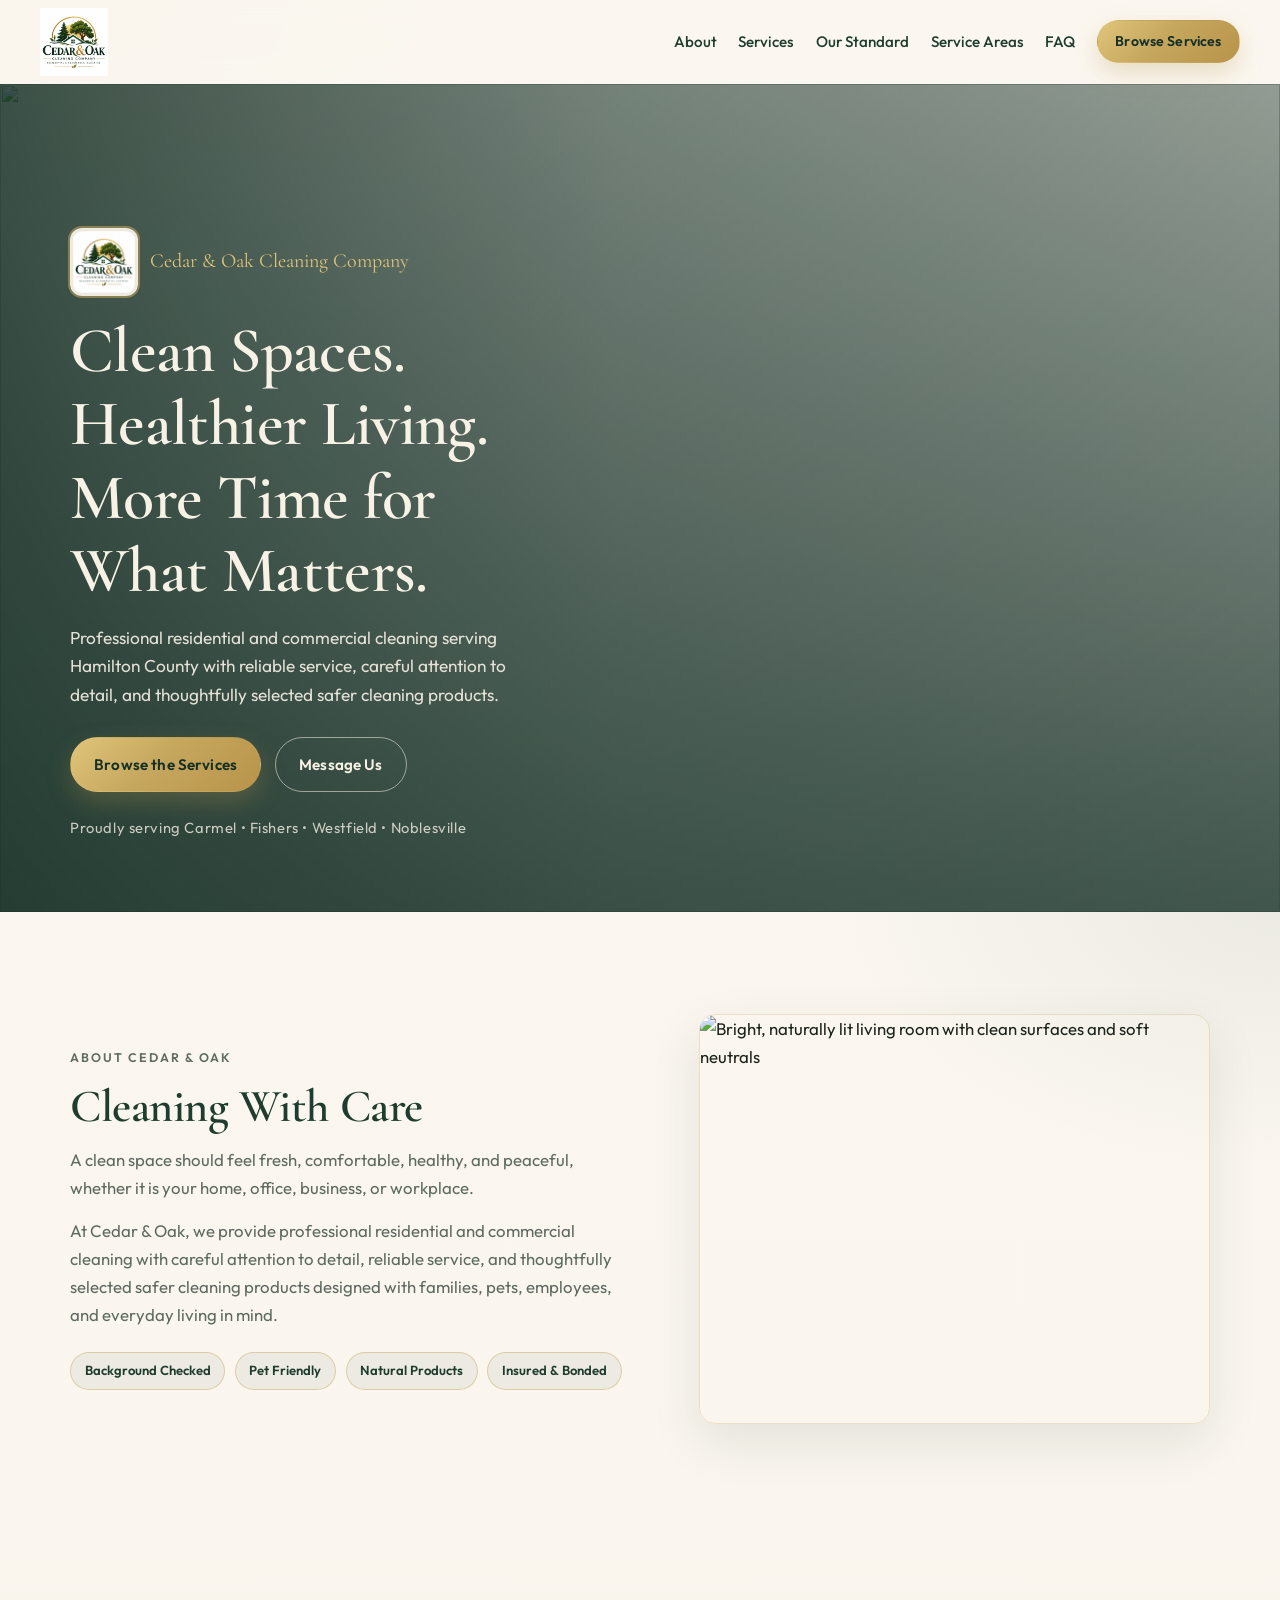
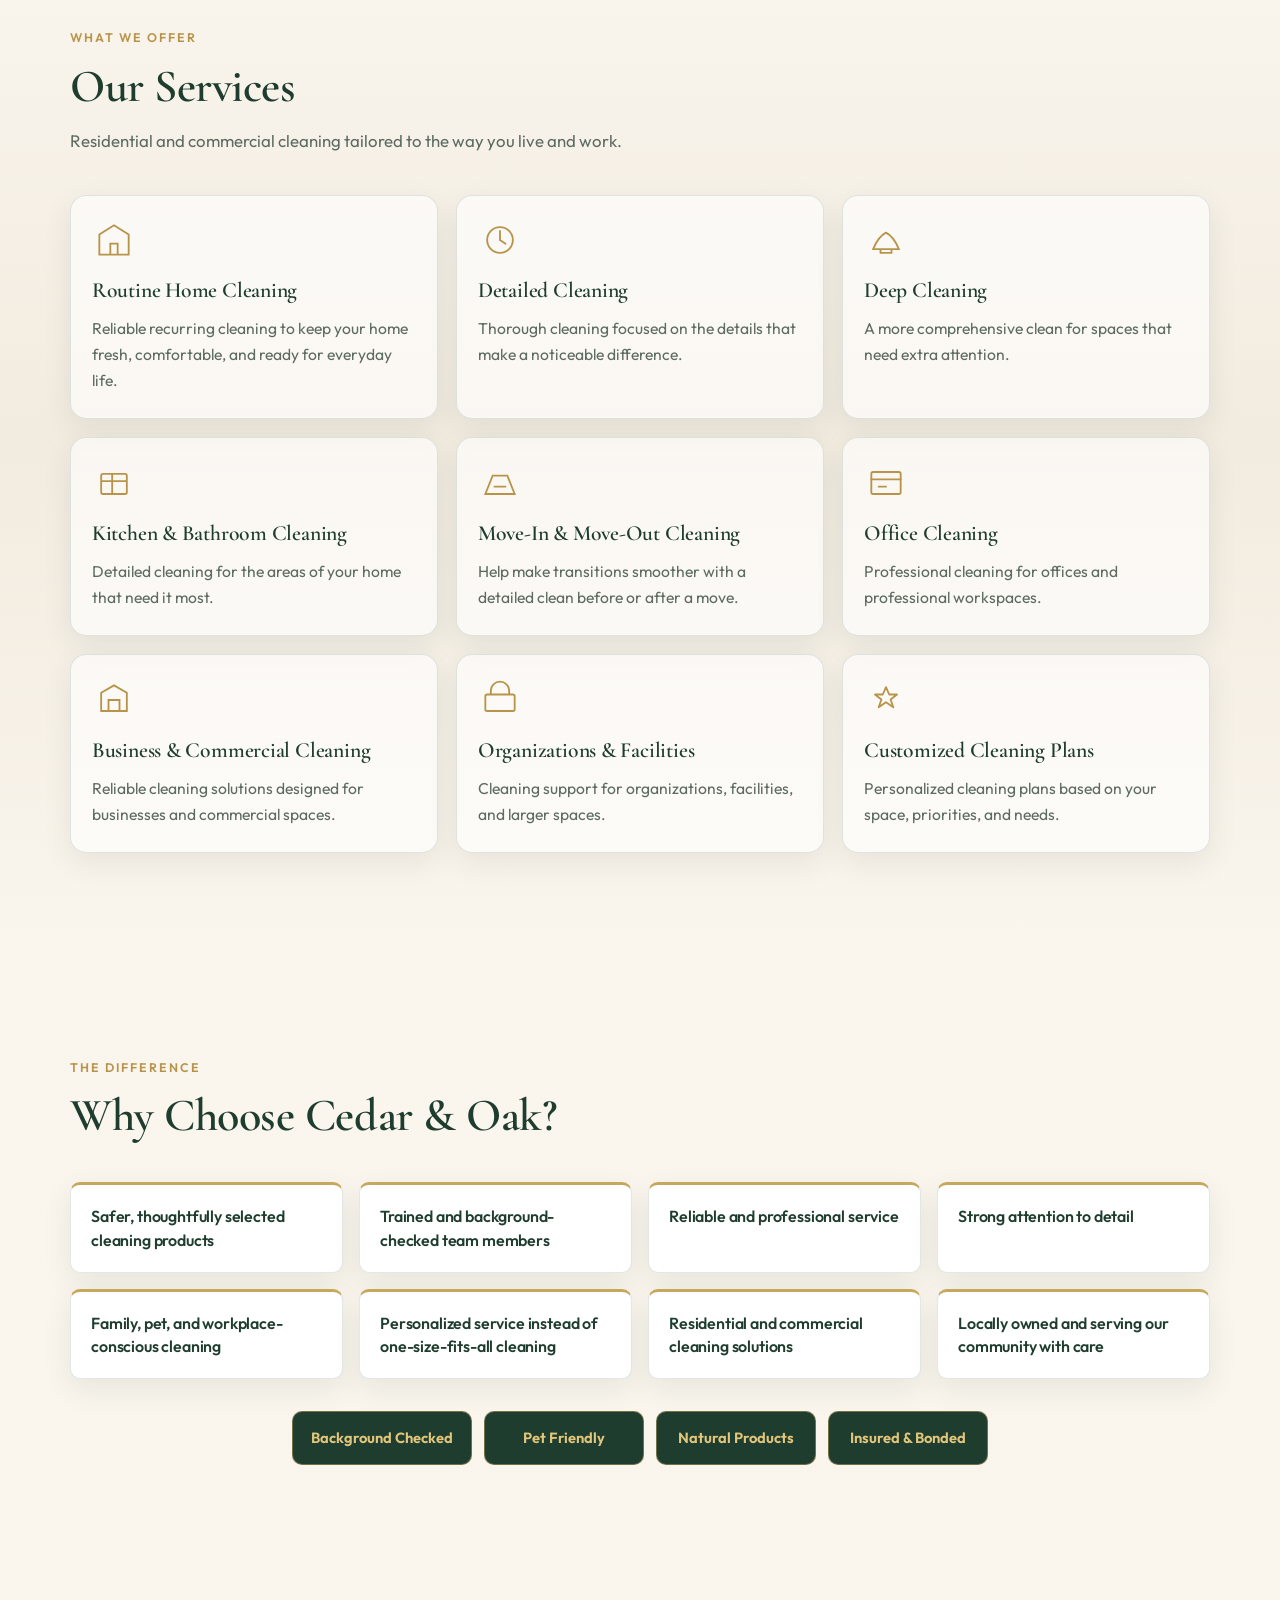
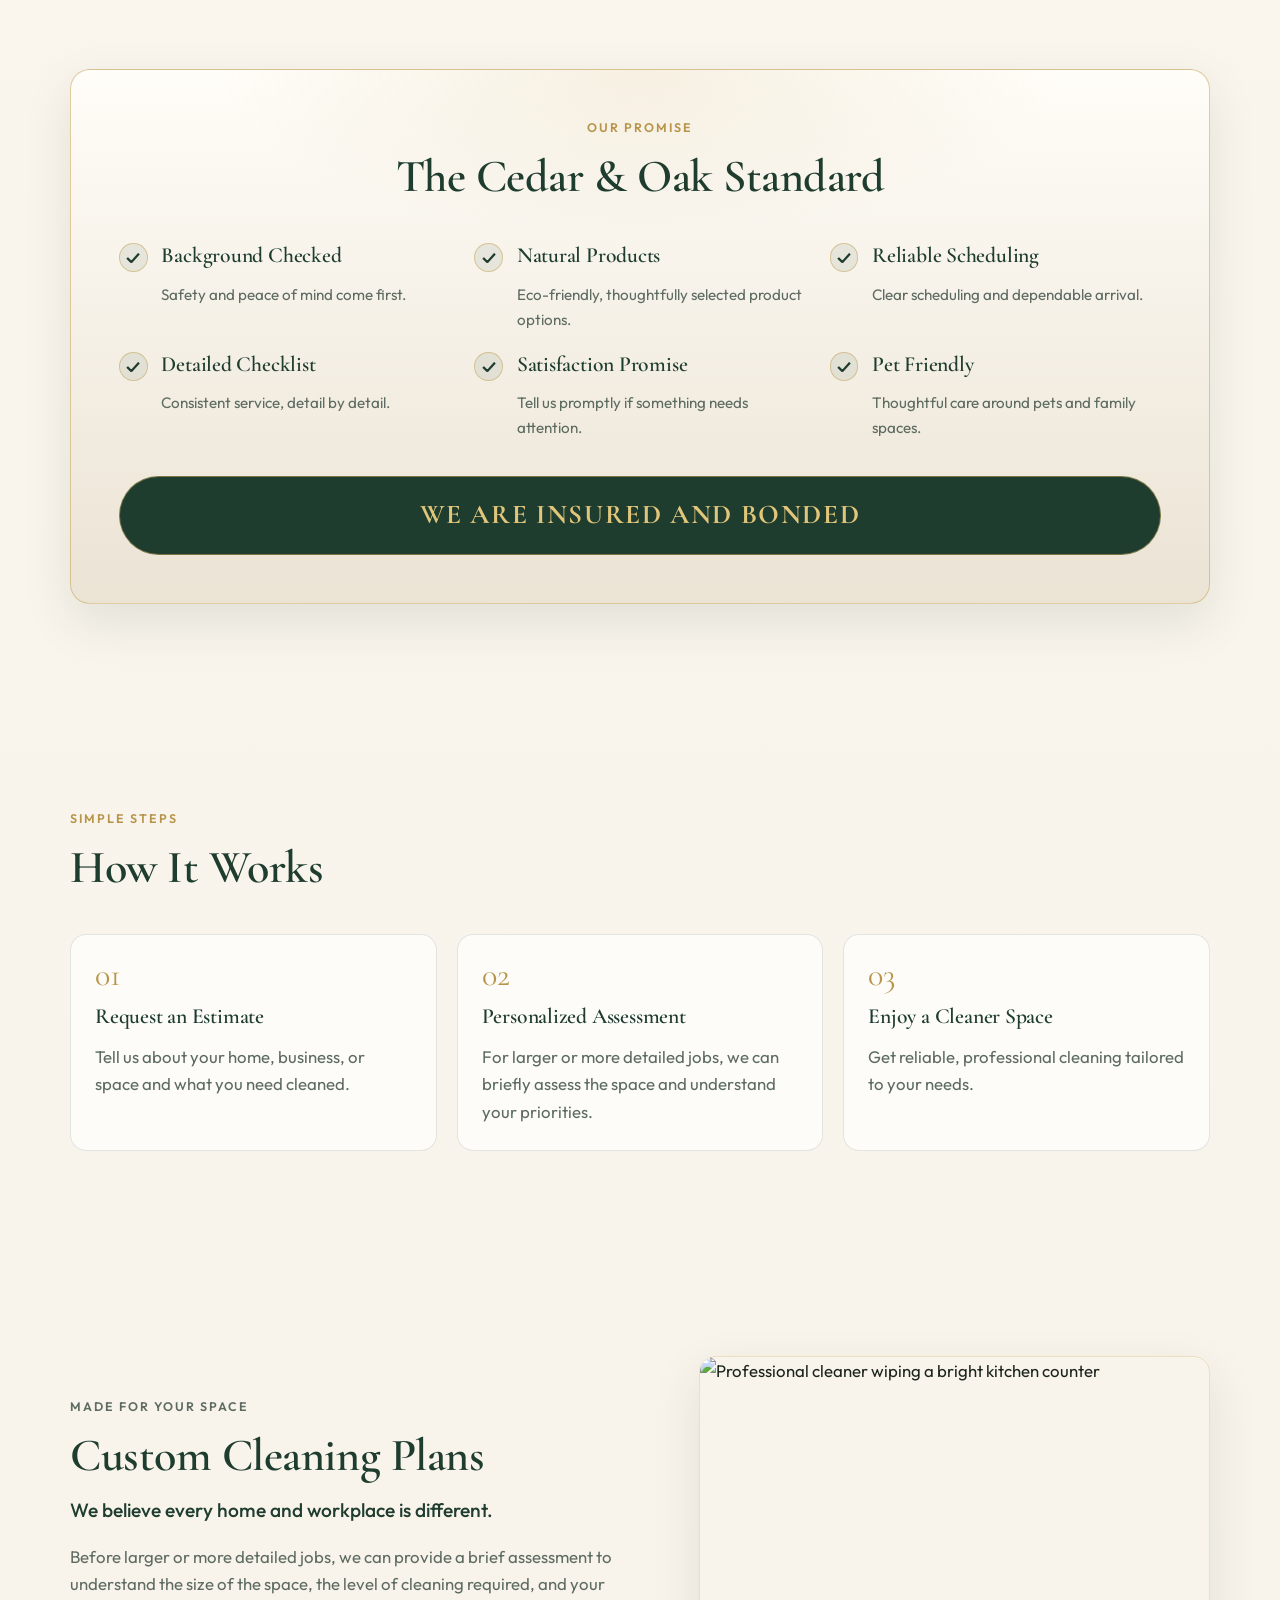
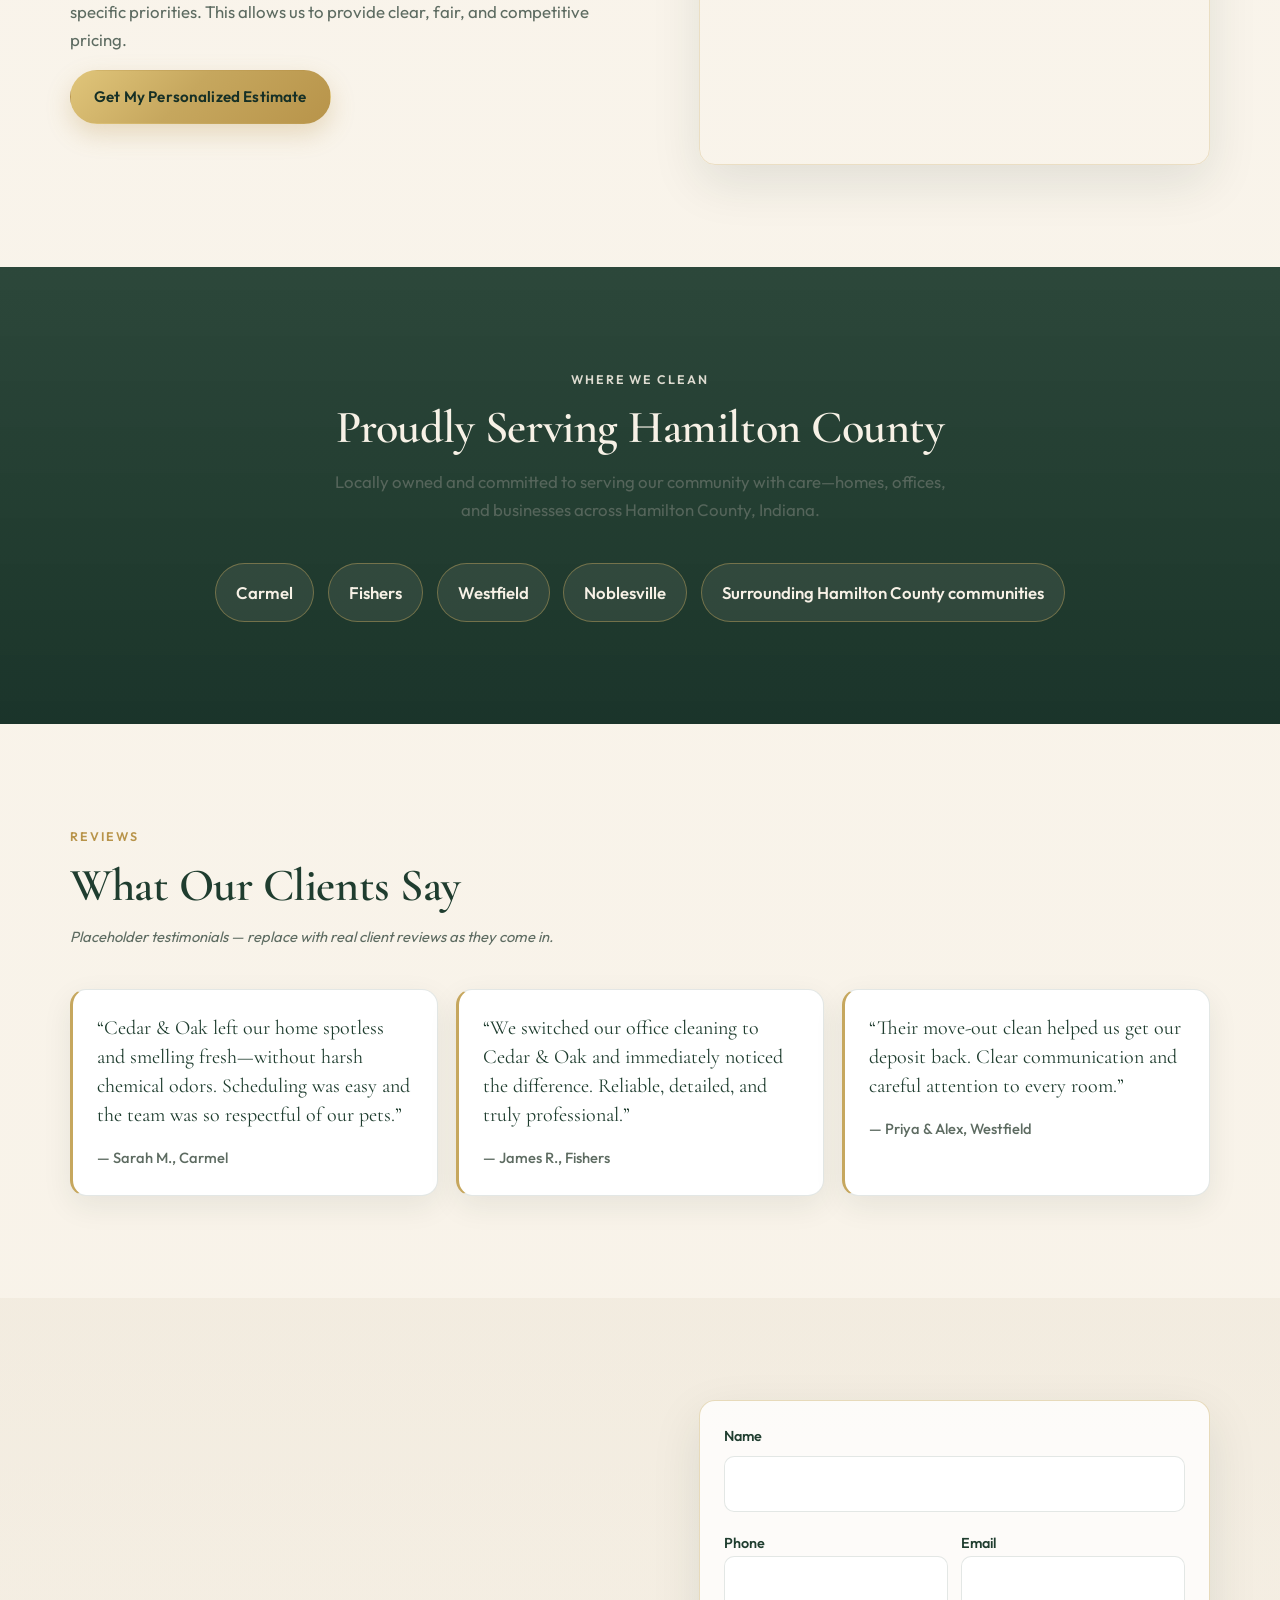
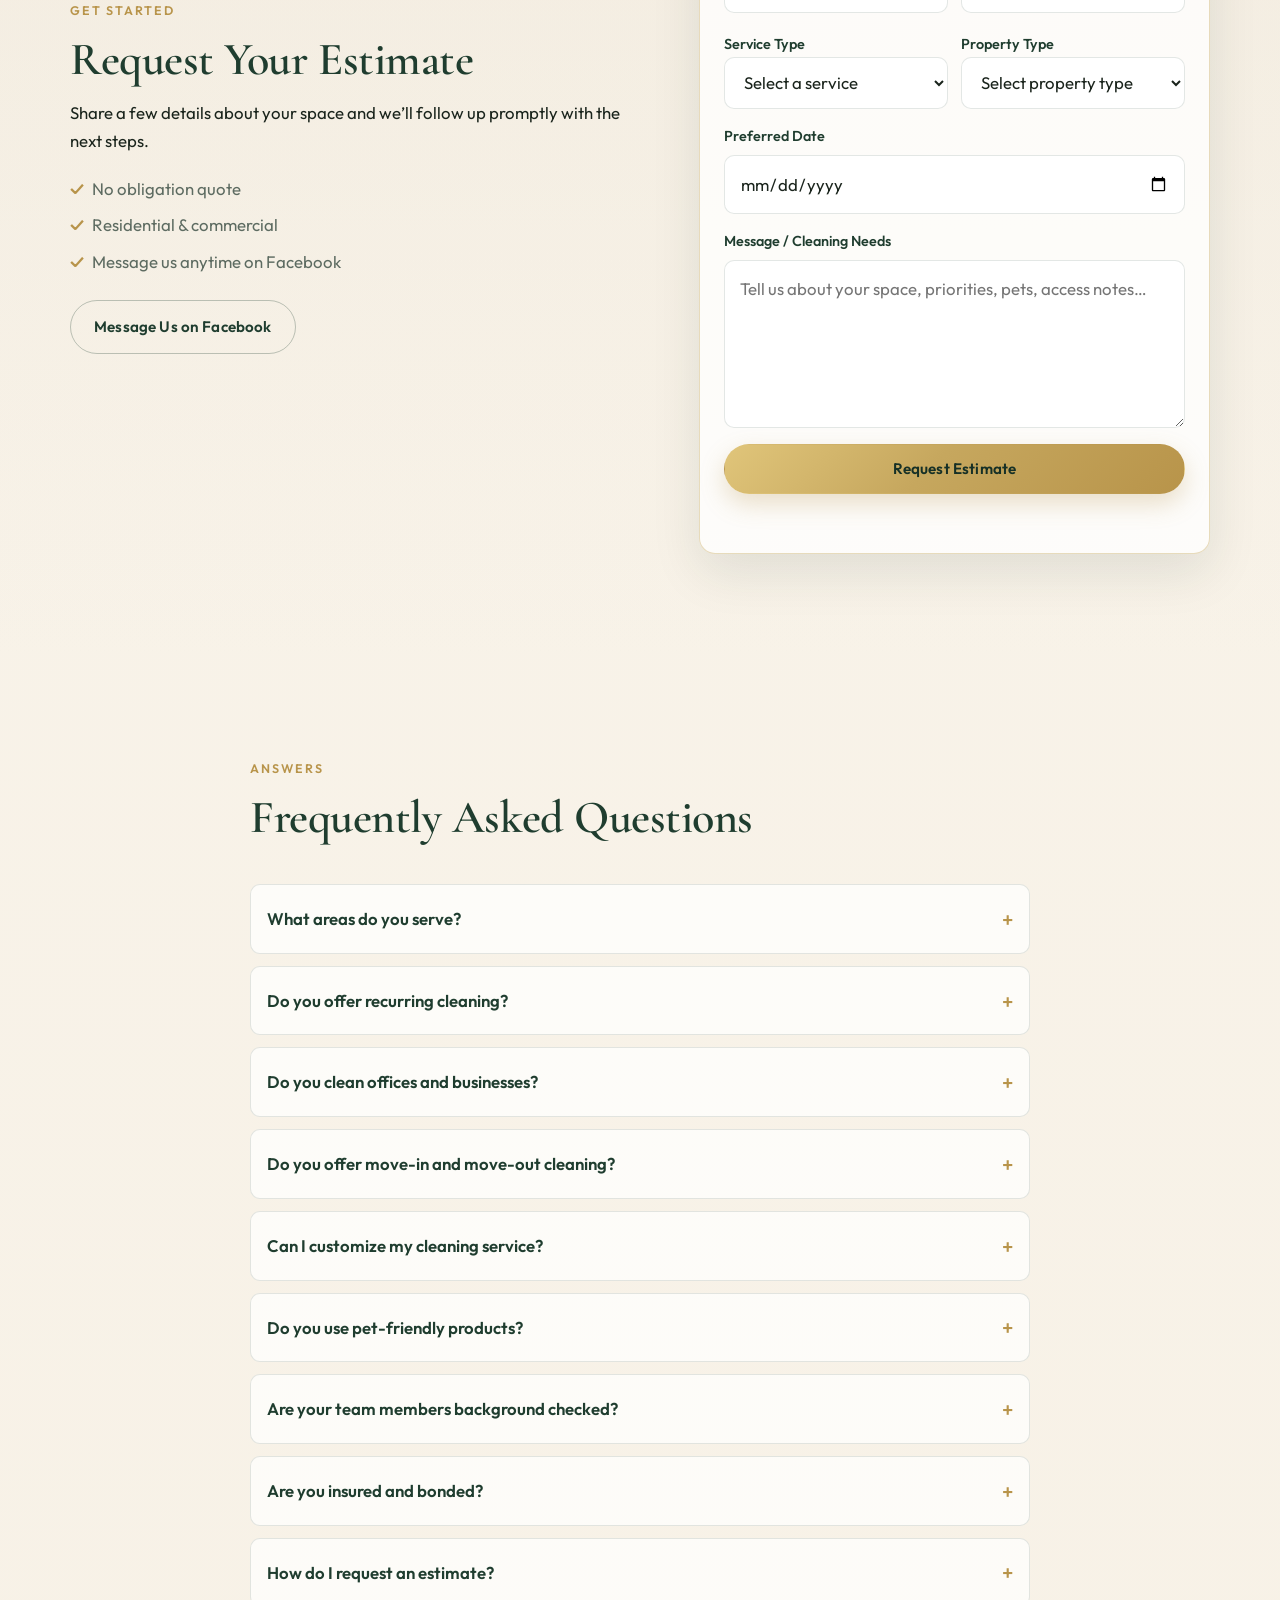
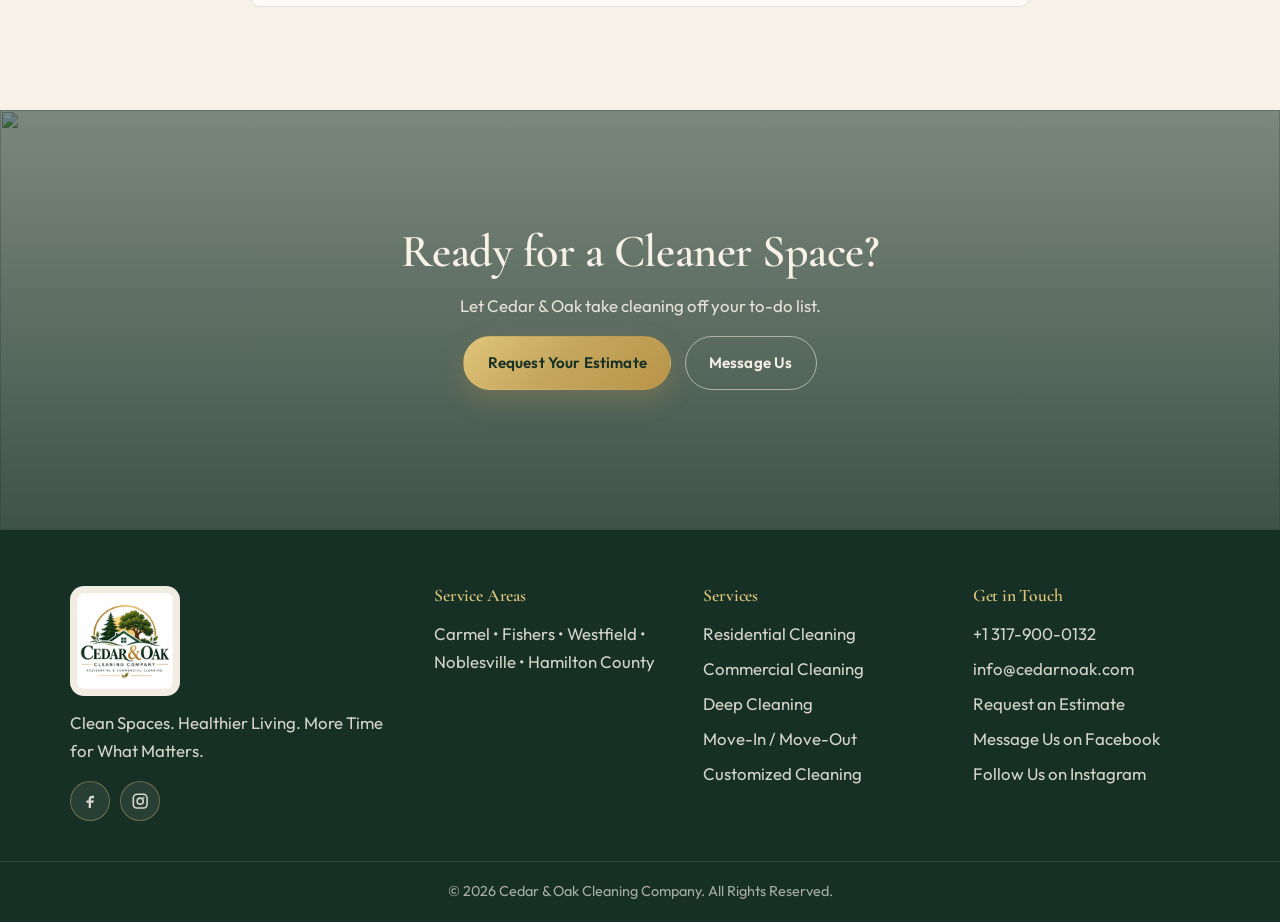
==== index.html @ 6c04ff0a "first commit" ====
<!DOCTYPE html>
<html lang="en">
  <head>
    <meta charset="UTF-8" />
    <meta name="viewport" content="width=device-width, initial-scale=1.0" />
    <title>Cedar &amp; Oak Cleaning Company | Hamilton County, Indiana</title>
    <meta
      name="description"
      content="Cedar &amp; Oak Cleaning Company provides professional residential and commercial cleaning in Carmel, Fishers, Westfield, Noblesville, and Hamilton County, Indiana. Safer products, reliable service, insured &amp; bonded."
    />
    <meta name="keywords" content="cleaning company Hamilton County, house cleaning Carmel, commercial cleaning Fishers, Westfield cleaning, Noblesville cleaners" />
    <link rel="canonical" href="https://cedaroakcleaning.com/" />
    <meta property="og:title" content="Cedar &amp; Oak Cleaning Company" />
    <meta property="og:description" content="Clean spaces. Healthier living. More time for what matters. Proudly serving Hamilton County, Indiana." />
    <meta property="og:type" content="website" />
    <link rel="preconnect" href="https://fonts.googleapis.com" />
    <link rel="preconnect" href="https://fonts.gstatic.com" crossorigin />
    <link
      href="https://fonts.googleapis.com/css2?family=Cormorant+Garamond:wght@500;600;700&family=Outfit:wght@300;400;500;600;700&display=swap"
      rel="stylesheet"
    />
    <link rel="stylesheet" href="css/styles.css" />
    <link rel="icon" href="assets/logo.png" type="image/png" />
  </head>
  <body>
    <a class="skip-link" href="#main">Skip to content</a>

    <header class="site-header" data-header>
      <div class="site-header__inner">
        <a class="brand" href="#top" aria-label="Cedar &amp; Oak Cleaning Company home">
          <img class="brand__logo" src="assets/logo.png" alt="Cedar &amp; Oak Cleaning Company" width="200" height="200" />
        </a>

        <button
          class="nav-toggle"
          type="button"
          aria-expanded="false"
          aria-controls="site-nav"
          data-nav-toggle
        >
          <span></span><span></span><span></span>
          <span class="visually-hidden">Menu</span>
        </button>

        <nav class="site-nav" id="site-nav" data-nav aria-label="Primary">
          <a href="#about">About</a>
          <a href="#services">Services</a>
          <a href="#standard">Our Standard</a>
          <a href="#areas">Service Areas</a>
          <a href="#faq">FAQ</a>
          <a class="btn btn--gold btn--sm" href="#services">Browse Services</a>
        </nav>
      </div>
    </header>

    <main id="main">
      <!-- 1. HERO -->
      <section class="hero" id="top" aria-labelledby="hero-heading">
        <div class="hero__media" aria-hidden="true">
          <img
            src="https://images.unsplash.com/photo-1600210492486-724fe5c67fb0?auto=format&fit=crop&w=2400&q=80"
            alt=""
            width="2400"
            height="1600"
          />
        </div>
        <div class="hero__veil" aria-hidden="true"></div>
        <div class="hero__content">
          <p class="hero__brand-line">
            <img class="hero__logo" src="assets/logo.png" alt="" width="88" height="88" />
            <span>Cedar &amp; Oak Cleaning Company</span>
          </p>
          <h1 id="hero-heading">Clean Spaces. Healthier Living. More Time for What Matters.</h1>
          <p class="hero__lede">
            Professional residential and commercial cleaning serving Hamilton County with reliable
            service, careful attention to detail, and thoughtfully selected safer cleaning products.
          </p>
          <div class="hero__actions">
            <a class="btn btn--gold" href="#services">Browse the Services</a>
            <a
              class="btn btn--ghost"
              href="https://www.facebook.com/share/1BKkmuoboj/"
              target="_blank"
              rel="noopener noreferrer"
              data-facebook-link
            >Message Us</a>
          </div>
          <p class="hero__trust">Proudly serving Carmel • Fishers • Westfield • Noblesville</p>
        </div>
      </section>

      <!-- 2. ABOUT -->
      <section class="section about" id="about" aria-labelledby="about-heading">
        <div class="container about__grid">
          <div class="about__copy reveal">
            <p class="eyebrow">About Cedar &amp; Oak</p>
            <h2 id="about-heading">Cleaning With Care</h2>
            <p>
              A clean space should feel fresh, comfortable, healthy, and peaceful, whether it is your
              home, office, business, or workplace.
            </p>
            <p>
              At Cedar &amp; Oak, we provide professional residential and commercial cleaning with
              careful attention to detail, reliable service, and thoughtfully selected safer cleaning
              products designed with families, pets, employees, and everyday living in mind.
            </p>
            <div class="trust-pills" aria-label="Trust highlights">
              <span>Background Checked</span>
              <span>Pet Friendly</span>
              <span>Natural Products</span>
              <span>Insured &amp; Bonded</span>
            </div>
          </div>
          <figure class="about__media reveal" data-reveal-delay="120">
            <img
              src="https://images.unsplash.com/photo-1616486338812-3dadae4b4ace?auto=format&fit=crop&w=1400&q=80"
              alt="Bright, naturally lit living room with clean surfaces and soft neutrals"
              width="1400"
              height="1000"
            />
          </figure>
        </div>
      </section>

      <!-- 4. SERVICES -->
      <section class="section services" id="services" aria-labelledby="services-heading">
        <div class="container">
          <div class="section__intro reveal">
            <p class="eyebrow">What we offer</p>
            <h2 id="services-heading">Our Services</h2>
            <p>Residential and commercial cleaning tailored to the way you live and work.</p>
          </div>

          <div class="services__grid">
            <article class="service-card reveal">
              <div class="service-card__icon" aria-hidden="true">
                <svg viewBox="0 0 48 48" fill="none"><path d="M8 40V18l16-10 16 10v22H8Z" stroke="currentColor" stroke-width="2"/><path d="M20 40V28h8v12" stroke="currentColor" stroke-width="2"/></svg>
              </div>
              <h3>Routine Home Cleaning</h3>
              <p>Reliable recurring cleaning to keep your home fresh, comfortable, and ready for everyday life.</p>
            </article>

            <article class="service-card reveal" data-reveal-delay="60">
              <div class="service-card__icon" aria-hidden="true">
                <svg viewBox="0 0 48 48" fill="none"><circle cx="24" cy="24" r="14" stroke="currentColor" stroke-width="2"/><path d="M24 14v10l6 4" stroke="currentColor" stroke-width="2" stroke-linecap="round"/></svg>
              </div>
              <h3>Detailed Cleaning</h3>
              <p>Thorough cleaning focused on the details that make a noticeable difference.</p>
            </article>

            <article class="service-card reveal" data-reveal-delay="120">
              <div class="service-card__icon" aria-hidden="true">
                <svg viewBox="0 0 48 48" fill="none"><path d="M10 34c4-10 10-16 14-18 4 2 10 8 14 18H10Z" stroke="currentColor" stroke-width="2"/><path d="M18 34v4h12v-4" stroke="currentColor" stroke-width="2"/></svg>
              </div>
              <h3>Deep Cleaning</h3>
              <p>A more comprehensive clean for spaces that need extra attention.</p>
            </article>

            <article class="service-card reveal" data-reveal-delay="180">
              <div class="service-card__icon" aria-hidden="true">
                <svg viewBox="0 0 48 48" fill="none"><rect x="10" y="14" width="28" height="22" rx="2" stroke="currentColor" stroke-width="2"/><path d="M10 22h28M22 14v22" stroke="currentColor" stroke-width="2"/></svg>
              </div>
              <h3>Kitchen &amp; Bathroom Cleaning</h3>
              <p>Detailed cleaning for the areas of your home that need it most.</p>
            </article>

            <article class="service-card reveal">
              <div class="service-card__icon" aria-hidden="true">
                <svg viewBox="0 0 48 48" fill="none"><path d="M8 36l8-20h16l8 20H8Z" stroke="currentColor" stroke-width="2"/><path d="M18 28h12" stroke="currentColor" stroke-width="2" stroke-linecap="round"/></svg>
              </div>
              <h3>Move-In &amp; Move-Out Cleaning</h3>
              <p>Help make transitions smoother with a detailed clean before or after a move.</p>
            </article>

            <article class="service-card reveal" data-reveal-delay="60">
              <div class="service-card__icon" aria-hidden="true">
                <svg viewBox="0 0 48 48" fill="none"><rect x="8" y="12" width="32" height="24" rx="2" stroke="currentColor" stroke-width="2"/><path d="M8 20h32M16 28h8" stroke="currentColor" stroke-width="2" stroke-linecap="round"/></svg>
              </div>
              <h3>Office Cleaning</h3>
              <p>Professional cleaning for offices and professional workspaces.</p>
            </article>

            <article class="service-card reveal" data-reveal-delay="120">
              <div class="service-card__icon" aria-hidden="true">
                <svg viewBox="0 0 48 48" fill="none"><path d="M10 36V16l14-8 14 8v20H10Z" stroke="currentColor" stroke-width="2"/><path d="M18 36V24h12v12" stroke="currentColor" stroke-width="2"/></svg>
              </div>
              <h3>Business &amp; Commercial Cleaning</h3>
              <p>Reliable cleaning solutions designed for businesses and commercial spaces.</p>
            </article>

            <article class="service-card reveal" data-reveal-delay="180">
              <div class="service-card__icon" aria-hidden="true">
                <svg viewBox="0 0 48 48" fill="none"><rect x="8" y="18" width="32" height="18" rx="2" stroke="currentColor" stroke-width="2"/><path d="M14 18V14a10 10 0 0 1 20 0v4" stroke="currentColor" stroke-width="2"/></svg>
              </div>
              <h3>Organizations &amp; Facilities</h3>
              <p>Cleaning support for organizations, facilities, and larger spaces.</p>
            </article>

            <article class="service-card reveal">
              <div class="service-card__icon" aria-hidden="true">
                <svg viewBox="0 0 48 48" fill="none"><path d="M24 10l3.5 8H36l-7 5.5L32 32l-8-5.5L16 32l3-8.5L12 18h8.5L24 10Z" stroke="currentColor" stroke-width="2" stroke-linejoin="round"/></svg>
              </div>
              <h3>Customized Cleaning Plans</h3>
              <p>Personalized cleaning plans based on your space, priorities, and needs.</p>
            </article>
          </div>
        </div>
      </section>

      <!-- 5. WHY CHOOSE -->
      <section class="section why" id="why" aria-labelledby="why-heading">
        <div class="container">
          <div class="section__intro reveal">
            <p class="eyebrow">The difference</p>
            <h2 id="why-heading">Why Choose Cedar &amp; Oak?</h2>
          </div>
          <div class="why__grid">
            <article class="why-card reveal"><h3>Safer, thoughtfully selected cleaning products</h3></article>
            <article class="why-card reveal" data-reveal-delay="40"><h3>Trained and background-checked team members</h3></article>
            <article class="why-card reveal" data-reveal-delay="80"><h3>Reliable and professional service</h3></article>
            <article class="why-card reveal" data-reveal-delay="120"><h3>Strong attention to detail</h3></article>
            <article class="why-card reveal"><h3>Family, pet, and workplace-conscious cleaning</h3></article>
            <article class="why-card reveal" data-reveal-delay="40"><h3>Personalized service instead of one-size-fits-all cleaning</h3></article>
            <article class="why-card reveal" data-reveal-delay="80"><h3>Residential and commercial cleaning solutions</h3></article>
            <article class="why-card reveal" data-reveal-delay="120"><h3>Locally owned and serving our community with care</h3></article>
          </div>
          <div class="badge-row reveal" aria-label="Trust badges">
            <div class="badge"><strong>Background Checked</strong></div>
            <div class="badge"><strong>Pet Friendly</strong></div>
            <div class="badge"><strong>Natural Products</strong></div>
            <div class="badge"><strong>Insured &amp; Bonded</strong></div>
          </div>
        </div>
      </section>

      <!-- 6. THE CEDAR & OAK STANDARD -->
      <section class="section standard" id="standard" aria-labelledby="standard-heading">
        <div class="container">
          <div class="standard__panel reveal">
            <div class="section__intro section__intro--center">
              <p class="eyebrow">Our promise</p>
              <h2 id="standard-heading">The Cedar &amp; Oak Standard</h2>
            </div>

            <div class="standard__grid">
              <article class="standard-item">
                <span class="check" aria-hidden="true">✓</span>
                <div>
                  <h3>Background Checked</h3>
                  <p>Safety and peace of mind come first.</p>
                </div>
              </article>
              <article class="standard-item">
                <span class="check" aria-hidden="true">✓</span>
                <div>
                  <h3>Natural Products</h3>
                  <p>Eco-friendly, thoughtfully selected product options.</p>
                </div>
              </article>
              <article class="standard-item">
                <span class="check" aria-hidden="true">✓</span>
                <div>
                  <h3>Reliable Scheduling</h3>
                  <p>Clear scheduling and dependable arrival.</p>
                </div>
              </article>
              <article class="standard-item">
                <span class="check" aria-hidden="true">✓</span>
                <div>
                  <h3>Detailed Checklist</h3>
                  <p>Consistent service, detail by detail.</p>
                </div>
              </article>
              <article class="standard-item">
                <span class="check" aria-hidden="true">✓</span>
                <div>
                  <h3>Satisfaction Promise</h3>
                  <p>Tell us promptly if something needs attention.</p>
                </div>
              </article>
              <article class="standard-item">
                <span class="check" aria-hidden="true">✓</span>
                <div>
                  <h3>Pet Friendly</h3>
                  <p>Thoughtful care around pets and family spaces.</p>
                </div>
              </article>
            </div>

            <p class="insured-banner">We Are Insured and Bonded</p>
          </div>
        </div>
      </section>

      <!-- 7. HOW IT WORKS -->
      <section class="section process" id="process" aria-labelledby="process-heading">
        <div class="container">
          <div class="section__intro reveal">
            <p class="eyebrow">Simple steps</p>
            <h2 id="process-heading">How It Works</h2>
          </div>
          <ol class="process__list">
            <li class="reveal">
              <span class="process__num">01</span>
              <div>
                <h3>Request an Estimate</h3>
                <p>Tell us about your home, business, or space and what you need cleaned.</p>
              </div>
            </li>
            <li class="reveal" data-reveal-delay="80">
              <span class="process__num">02</span>
              <div>
                <h3>Personalized Assessment</h3>
                <p>For larger or more detailed jobs, we can briefly assess the space and understand your priorities.</p>
              </div>
            </li>
            <li class="reveal" data-reveal-delay="160">
              <span class="process__num">03</span>
              <div>
                <h3>Enjoy a Cleaner Space</h3>
                <p>Get reliable, professional cleaning tailored to your needs.</p>
              </div>
            </li>
          </ol>
        </div>
      </section>

      <!-- 8. CUSTOM CLEANING PLANS -->
      <section class="section plans" id="plans" aria-labelledby="plans-heading">
        <div class="container plans__grid">
          <div class="plans__copy reveal">
            <p class="eyebrow">Made for your space</p>
            <h2 id="plans-heading">Custom Cleaning Plans</h2>
            <p class="lead">We believe every home and workplace is different.</p>
            <p>
              Before larger or more detailed jobs, we can provide a brief assessment to understand the
              size of the space, the level of cleaning required, and your specific priorities. This
              allows us to provide clear, fair, and competitive pricing.
            </p>
            <a class="btn btn--gold" href="#estimate">Get My Personalized Estimate</a>
          </div>
          <figure class="plans__media reveal" data-reveal-delay="100">
            <img
              src="https://images.unsplash.com/photo-1581578731548-c64695cc6952?auto=format&fit=crop&w=1400&q=80"
              alt="Professional cleaner wiping a bright kitchen counter"
              width="1400"
              height="1000"
            />
          </figure>
        </div>
      </section>

      <!-- 9. SERVICE AREAS -->
      <section class="section areas" id="areas" aria-labelledby="areas-heading">
        <div class="container">
          <div class="section__intro section__intro--center reveal">
            <p class="eyebrow">Where we clean</p>
            <h2 id="areas-heading">Proudly Serving Hamilton County</h2>
            <p>
              Locally owned and committed to serving our community with care—homes, offices, and
              businesses across Hamilton County, Indiana.
            </p>
          </div>
          <ul class="areas__list reveal">
            <li>Carmel</li>
            <li>Fishers</li>
            <li>Westfield</li>
            <li>Noblesville</li>
            <li>Surrounding Hamilton County communities</li>
          </ul>
        </div>
      </section>

      <!-- 10. TESTIMONIALS -->
      <section class="section testimonials" id="testimonials" aria-labelledby="testimonials-heading">
        <div class="container">
          <div class="section__intro reveal">
            <p class="eyebrow">Reviews</p>
            <h2 id="testimonials-heading">What Our Clients Say</h2>
            <p class="note">Placeholder testimonials — replace with real client reviews as they come in.</p>
          </div>
          <div class="testimonials__grid" data-testimonials>
            <blockquote class="testimonial reveal">
              <p>“Cedar &amp; Oak left our home spotless and smelling fresh—without harsh chemical odors. Scheduling was easy and the team was so respectful of our pets.”</p>
              <footer>— Sarah M., Carmel</footer>
            </blockquote>
            <blockquote class="testimonial reveal" data-reveal-delay="80">
              <p>“We switched our office cleaning to Cedar &amp; Oak and immediately noticed the difference. Reliable, detailed, and truly professional.”</p>
              <footer>— James R., Fishers</footer>
            </blockquote>
            <blockquote class="testimonial reveal" data-reveal-delay="160">
              <p>“Their move-out clean helped us get our deposit back. Clear communication and careful attention to every room.”</p>
              <footer>— Priya &amp; Alex, Westfield</footer>
            </blockquote>
          </div>
        </div>
      </section>

      <!-- ESTIMATE FORM -->
      <section class="section estimate" id="estimate" aria-labelledby="estimate-heading">
        <div class="container estimate__grid">
          <div class="estimate__copy reveal">
            <p class="eyebrow">Get started</p>
            <h2 id="estimate-heading">Request Your Estimate</h2>
            <p>
              Share a few details about your space and we’ll follow up promptly with the next steps.
            </p>
            <ul class="estimate__perks">
              <li>No obligation quote</li>
              <li>Residential &amp; commercial</li>
              <li>Message us anytime on Facebook</li>
            </ul>
            <a
              class="btn btn--ghost-dark"
              href="https://www.facebook.com/share/1BKkmuoboj/"
              target="_blank"
              rel="noopener noreferrer"
              data-facebook-link
            >Message Us on Facebook</a>
          </div>

          <form class="estimate-form reveal" data-reveal-delay="100" data-estimate-form novalidate>
            <div class="form-row">
              <label for="name">Name</label>
              <input id="name" name="name" type="text" autocomplete="name" required />
            </div>
            <div class="form-row two">
              <div>
                <label for="phone">Phone</label>
                <input id="phone" name="phone" type="tel" autocomplete="tel" required />
              </div>
              <div>
                <label for="email">Email</label>
                <input id="email" name="email" type="email" autocomplete="email" required />
              </div>
            </div>
            <div class="form-row two">
              <div>
                <label for="service">Service Type</label>
                <select id="service" name="service" required>
                  <option value="" disabled selected>Select a service</option>
                  <option>Routine Home Cleaning</option>
                  <option>Detailed Cleaning</option>
                  <option>Deep Cleaning</option>
                  <option>Kitchen &amp; Bathroom Cleaning</option>
                  <option>Move-In / Move-Out Cleaning</option>
                  <option>Office Cleaning</option>
                  <option>Business &amp; Commercial Cleaning</option>
                  <option>Organizations &amp; Facilities</option>
                  <option>Customized Cleaning Plan</option>
                </select>
              </div>
              <div>
                <label for="property">Property Type</label>
                <select id="property" name="property" required>
                  <option value="" disabled selected>Select property type</option>
                  <option>Home / Residence</option>
                  <option>Apartment / Condo</option>
                  <option>Office</option>
                  <option>Business / Commercial</option>
                  <option>Organization / Facility</option>
                </select>
              </div>
            </div>
            <div class="form-row">
              <label for="date">Preferred Date</label>
              <input id="date" name="date" type="date" />
            </div>
            <div class="form-row">
              <label for="message">Message / Cleaning Needs</label>
              <textarea id="message" name="message" rows="5" placeholder="Tell us about your space, priorities, pets, access notes…" required></textarea>
            </div>
            <button class="btn btn--gold btn--full" type="submit">Request Estimate</button>
            <p class="form-status" data-form-status role="status" aria-live="polite"></p>
          </form>
        </div>
      </section>

      <!-- 11. FAQ -->
      <section class="section faq" id="faq" aria-labelledby="faq-heading">
        <div class="container narrow">
          <div class="section__intro reveal">
            <p class="eyebrow">Answers</p>
            <h2 id="faq-heading">Frequently Asked Questions</h2>
          </div>
          <div class="faq__list" data-faq>
            <details class="faq__item reveal">
              <summary>What areas do you serve?</summary>
              <p>We proudly serve Carmel, Fishers, Westfield, Noblesville, and surrounding Hamilton County communities.</p>
            </details>
            <details class="faq__item reveal">
              <summary>Do you offer recurring cleaning?</summary>
              <p>Yes. Routine home and office cleaning can be scheduled weekly, bi-weekly, or on a custom recurring cadence that fits your needs.</p>
            </details>
            <details class="faq__item reveal">
              <summary>Do you clean offices and businesses?</summary>
              <p>Absolutely. We provide office, business, commercial, and facility cleaning with reliable scheduling and professional standards.</p>
            </details>
            <details class="faq__item reveal">
              <summary>Do you offer move-in and move-out cleaning?</summary>
              <p>Yes. Our move-in and move-out cleaning helps make transitions smoother with a detailed clean before or after a move.</p>
            </details>
            <details class="faq__item reveal">
              <summary>Can I customize my cleaning service?</summary>
              <p>Yes. Every home and workplace is different—we create personalized plans based on your space, priorities, and needs.</p>
            </details>
            <details class="faq__item reveal">
              <summary>Do you use pet-friendly products?</summary>
              <p>We thoughtfully select safer, eco-friendly product options designed with families, pets, and everyday living in mind.</p>
            </details>
            <details class="faq__item reveal">
              <summary>Are your team members background checked?</summary>
              <p>Yes. Our team members are trained and background-checked because safety and peace of mind come first.</p>
            </details>
            <details class="faq__item reveal">
              <summary>Are you insured and bonded?</summary>
              <p>Yes. Cedar &amp; Oak Cleaning Company is insured and bonded for your protection and peace of mind.</p>
            </details>
            <details class="faq__item reveal">
              <summary>How do I request an estimate?</summary>
              <p>Use the estimate form on this page or message us on Facebook. We’ll follow up promptly with next steps.</p>
            </details>
          </div>
        </div>
      </section>

      <!-- 12. FINAL CTA -->
      <section class="final-cta" id="contact" aria-labelledby="final-cta-heading">
        <div class="final-cta__media" aria-hidden="true">
          <img
            src="https://images.unsplash.com/photo-1600566753190-17f0baa2a6c3?auto=format&fit=crop&w=2200&q=80"
            alt=""
            width="2200"
            height="1200"
          />
        </div>
        <div class="final-cta__content reveal">
          <h2 id="final-cta-heading">Ready for a Cleaner Space?</h2>
          <p>Let Cedar &amp; Oak take cleaning off your to-do list.</p>
          <div class="hero__actions">
            <a class="btn btn--gold" href="#estimate">Request Your Estimate</a>
            <a
              class="btn btn--ghost"
              href="https://www.facebook.com/share/1BKkmuoboj/"
              target="_blank"
              rel="noopener noreferrer"
              data-facebook-link
            >Message Us</a>
          </div>
        </div>
      </section>
    </main>

    <!-- 13. FOOTER -->
    <footer class="site-footer">
      <div class="container site-footer__grid">
        <div class="site-footer__brand">
          <img class="footer__logo" src="assets/logo.png" alt="Cedar &amp; Oak Cleaning Company" width="180" height="180" />
          <p>Clean Spaces. Healthier Living. More Time for What Matters.</p>
          <div class="socials" aria-label="Social media">
            <a
              class="social social--facebook"
              href="https://www.facebook.com/share/1BKkmuoboj/"
              target="_blank"
              rel="noopener noreferrer"
              aria-label="Facebook"
              data-facebook-link
            >
              <svg viewBox="0 0 24 24" aria-hidden="true"><path fill="currentColor" d="M14 8h3V5h-3c-2.2 0-4 1.8-4 4v2H7v3h3v7h3v-7h3l1-3h-4V9c0-.6.4-1 1-1Z"/></svg>
            </a>
            <a
              class="social social--instagram"
              href="https://www.instagram.com/cedarnoak2026?stkn=dGI5cjEzMzQ2cTQx"
              target="_blank"
              rel="noopener noreferrer"
              aria-label="Instagram"
            >
              <svg viewBox="0 0 24 24" aria-hidden="true"><path fill="currentColor" d="M7.8 2h8.4C19.4 2 22 4.6 22 7.8v8.4c0 3.2-2.6 5.8-5.8 5.8H7.8C4.6 22 2 19.4 2 16.2V7.8C2 4.6 4.6 2 7.8 2Zm0 2C5.7 4 4 5.7 4 7.8v8.4C4 18.3 5.7 20 7.8 20h8.4c2.1 0 3.8-1.7 3.8-3.8V7.8C20 5.7 18.3 4 16.2 4H7.8Zm8.9 2.2a1.1 1.1 0 1 1 0 2.2 1.1 1.1 0 0 1 0-2.2ZM12 7a5 5 0 1 1 0 10 5 5 0 0 1 0-10Zm0 2a3 3 0 1 0 0 6 3 3 0 0 0 0-6Z"/></svg>
            </a>
          </div>
        </div>

        <div>
          <h3>Service Areas</h3>
          <p>Carmel • Fishers • Westfield • Noblesville • Hamilton County</p>
        </div>

        <div>
          <h3>Services</h3>
          <ul>
            <li><a href="#services">Residential Cleaning</a></li>
            <li><a href="#services">Commercial Cleaning</a></li>
            <li><a href="#services">Deep Cleaning</a></li>
            <li><a href="#services">Move-In / Move-Out</a></li>
            <li><a href="#plans">Customized Cleaning</a></li>
          </ul>
        </div>

        <div>
          <h3>Get in Touch</h3>
          <ul>
            <li><a href="tel:+13179000132">+1 317-900-0132</a></li>
            <li><a href="mailto:info@cedarnoak.com">info@cedarnoak.com</a></li>
            <li><a href="#estimate">Request an Estimate</a></li>
            <li><a href="https://www.facebook.com/share/1BKkmuoboj/" target="_blank" rel="noopener noreferrer" data-facebook-link>Message Us on Facebook</a></li>
            <li><a href="https://www.instagram.com/cedarnoak2026?stkn=dGI5cjEzMzQ2cTQx" target="_blank" rel="noopener noreferrer">Follow Us on Instagram</a></li>
          </ul>
        </div>
      </div>
      <div class="site-footer__bottom">
        <p>© 2026 Cedar &amp; Oak Cleaning Company. All Rights Reserved.</p>
      </div>
    </footer>

    <script src="js/main.js" defer></script>
  </body>
</html>
---- css/styles.css ----
/* Cedar & Oak Cleaning Company */

:root {
  --forest: #1f3d2f;
  --forest-deep: #163026;
  --forest-soft: #2f5a43;
  --cream: #f7f1e6;
  --ivory: #fbf7f0;
  --beige: #ebe3d4;
  --gold: #c6a75e;
  --gold-deep: #b8944a;
  --gold-soft: #e0c57a;
  --ink: #1a241c;
  --muted: #5d6b61;
  --line: rgba(31, 61, 47, 0.12);
  --white: #ffffff;
  --shadow: 0 18px 50px rgba(22, 48, 38, 0.1);
  --shadow-soft: 0 10px 30px rgba(22, 48, 38, 0.08);
  --radius: 16px;
  --radius-sm: 10px;
  --header-h: 5.25rem;
  --ease: cubic-bezier(0.22, 1, 0.36, 1);
  --font-display: "Cormorant Garamond", Georgia, serif;
  --font-body: "Outfit", "Segoe UI", sans-serif;
}

*,
*::before,
*::after {
  box-sizing: border-box;
}

html {
  scroll-behavior: smooth;
}

body {
  margin: 0;
  font-family: var(--font-body);
  font-size: 1.05rem;
  line-height: 1.65;
  color: var(--ink);
  background:
    radial-gradient(900px 420px at 0% 0%, rgba(198, 167, 94, 0.12), transparent 60%),
    radial-gradient(800px 500px at 100% 10%, rgba(47, 90, 67, 0.08), transparent 55%),
    linear-gradient(180deg, var(--ivory), var(--cream));
  overflow-x: hidden;
}

img {
  max-width: 100%;
  display: block;
  height: auto;
}

a {
  color: inherit;
  text-decoration-thickness: 1px;
  text-underline-offset: 0.18em;
}

a:hover {
  color: var(--forest-soft);
}

h1,
h2,
h3 {
  font-family: var(--font-display);
  font-weight: 600;
  line-height: 1.15;
  letter-spacing: -0.01em;
  color: var(--forest);
  margin: 0 0 0.85rem;
}

h1 {
  font-size: clamp(2.35rem, 5vw, 4rem);
}

h2 {
  font-size: clamp(2rem, 3.6vw, 3.1rem);
}

h3 {
  font-size: 1.35rem;
}

p {
  margin: 0 0 1rem;
}

p:last-child {
  margin-bottom: 0;
}

ul {
  margin: 0;
  padding: 0;
  list-style: none;
}

.visually-hidden {
  position: absolute;
  width: 1px;
  height: 1px;
  padding: 0;
  margin: -1px;
  overflow: hidden;
  clip: rect(0, 0, 0, 0);
  white-space: nowrap;
  border: 0;
}

.skip-link {
  position: absolute;
  left: 1rem;
  top: -4rem;
  z-index: 2000;
  background: var(--forest);
  color: var(--cream);
  padding: 0.75rem 1rem;
  border-radius: var(--radius-sm);
  text-decoration: none;
}

.skip-link:focus {
  top: 1rem;
}

.container {
  width: min(1140px, calc(100% - 2.5rem));
  margin-inline: auto;
}

.container.narrow {
  width: min(780px, calc(100% - 2.5rem));
}

.eyebrow {
  margin: 0 0 0.7rem;
  color: var(--gold-deep);
  font-size: 0.78rem;
  font-weight: 600;
  letter-spacing: 0.16em;
  text-transform: uppercase;
}

.section {
  padding: clamp(4rem, 8vw, 6.5rem) 0;
}

.section__intro {
  max-width: 40rem;
  margin-bottom: 2.5rem;
}

.section__intro p:not(.eyebrow):not(.note) {
  color: var(--muted);
}

.section__intro--center {
  margin-inline: auto;
  text-align: center;
}

.note {
  color: var(--muted);
  font-size: 0.92rem;
  font-style: italic;
}

.lead {
  font-size: 1.2rem;
  color: var(--forest);
  font-weight: 500;
}

/* Buttons */
.btn {
  display: inline-flex;
  align-items: center;
  justify-content: center;
  gap: 0.5rem;
  min-height: 3.1rem;
  padding: 0.85rem 1.45rem;
  border-radius: 999px;
  border: 1.5px solid transparent;
  font-family: var(--font-body);
  font-size: 0.95rem;
  font-weight: 600;
  letter-spacing: 0.01em;
  text-decoration: none;
  cursor: pointer;
  transition: transform 0.25s var(--ease), background 0.25s var(--ease),
    color 0.25s var(--ease), border-color 0.25s var(--ease), box-shadow 0.25s var(--ease);
}

.btn:hover {
  transform: translateY(-1px);
  color: inherit;
}

.btn--sm {
  min-height: 2.55rem;
  padding: 0.55rem 1.1rem;
  font-size: 0.88rem;
}

.btn--full {
  width: 100%;
}

.btn--gold {
  background: linear-gradient(135deg, var(--gold-soft), var(--gold) 45%, var(--gold-deep));
  color: var(--forest-deep);
  box-shadow: 0 10px 24px rgba(184, 148, 74, 0.28);
}

.btn--gold:hover {
  color: var(--forest-deep);
  box-shadow: 0 14px 28px rgba(184, 148, 74, 0.36);
}

.btn--green {
  background: var(--forest);
  color: var(--cream);
}

.btn--green:hover {
  background: var(--forest-soft);
  color: var(--cream);
}

.btn--ghost {
  background: transparent;
  color: var(--cream);
  border-color: rgba(247, 241, 230, 0.55);
}

.btn--ghost:hover {
  background: rgba(247, 241, 230, 0.12);
  color: var(--cream);
  border-color: var(--cream);
}

.btn--ghost-dark {
  background: transparent;
  color: var(--forest);
  border-color: rgba(31, 61, 47, 0.28);
}

.btn--ghost-dark:hover {
  background: rgba(31, 61, 47, 0.06);
  color: var(--forest);
}

/* Header */
.site-header {
  position: sticky;
  top: 0;
  z-index: 1000;
  height: var(--header-h);
  background: rgba(251, 247, 240, 0.86);
  backdrop-filter: blur(14px);
  border-bottom: 1px solid transparent;
  transition: border-color 0.3s var(--ease), box-shadow 0.3s var(--ease),
    background 0.3s var(--ease);
}

.site-header.is-scrolled,
.site-header.is-open {
  border-bottom-color: var(--line);
  box-shadow: 0 8px 30px rgba(22, 48, 38, 0.06);
  background: rgba(251, 247, 240, 0.96);
}

.site-header__inner {
  width: min(1200px, calc(100% - 2rem));
  height: 100%;
  margin-inline: auto;
  display: flex;
  align-items: center;
  justify-content: space-between;
  gap: 1rem;
}

.brand {
  display: inline-flex;
  align-items: center;
  text-decoration: none;
  flex-shrink: 0;
}

.brand__logo {
  width: auto;
  height: clamp(52px, 7.5vw, 68px);
  object-fit: contain;
}

.site-nav {
  display: flex;
  align-items: center;
  gap: 1.35rem;
}

.site-nav a:not(.btn) {
  text-decoration: none;
  font-size: 0.95rem;
  font-weight: 500;
  color: var(--forest);
}

.site-nav a:not(.btn):hover {
  color: var(--gold-deep);
}

.nav-toggle {
  display: none;
  width: 2.6rem;
  height: 2.6rem;
  border: 0;
  background: transparent;
  padding: 0;
  cursor: pointer;
}

.nav-toggle span:not(.visually-hidden) {
  display: block;
  width: 1.4rem;
  height: 2px;
  margin: 0.28rem auto;
  background: var(--forest);
  transition: transform 0.3s var(--ease), opacity 0.3s var(--ease);
}

.nav-toggle[aria-expanded="true"] span:nth-child(1) {
  transform: translateY(6.5px) rotate(45deg);
}

.nav-toggle[aria-expanded="true"] span:nth-child(2) {
  opacity: 0;
}

.nav-toggle[aria-expanded="true"] span:nth-child(3) {
  transform: translateY(-6.5px) rotate(-45deg);
}

/* Hero */
.hero {
  position: relative;
  min-height: min(92vh, 900px);
  display: grid;
  align-items: end;
  color: var(--cream);
  overflow: hidden;
}

.hero__media,
.hero__veil {
  position: absolute;
  inset: 0;
}

.hero__media img {
  width: 100%;
  height: 100%;
  object-fit: cover;
  transform: scale(1.05);
  animation: slowZoom 20s var(--ease) forwards;
}

.hero__veil {
  background:
    linear-gradient(90deg, rgba(22, 48, 38, 0.78) 0%, rgba(22, 48, 38, 0.45) 48%, rgba(22, 48, 38, 0.28) 100%),
    linear-gradient(180deg, rgba(22, 48, 38, 0.25) 0%, rgba(22, 48, 38, 0.72) 100%);
}

.hero__content {
  position: relative;
  z-index: 1;
  width: min(1140px, calc(100% - 2.5rem));
  margin: 0 auto;
  padding: 5rem 0 4.5rem;
  animation: rise 0.9s var(--ease) both;
}

.hero__brand-line {
  display: inline-flex;
  align-items: center;
  gap: 0.75rem;
  margin: 0 0 1.1rem;
  font-family: var(--font-display);
  font-size: 1.25rem;
  color: var(--gold-soft);
}

.hero__brand-line img,
.hero__logo {
  width: 4.25rem;
  height: 4.25rem;
  object-fit: contain;
  border-radius: 12px;
  background: rgba(247, 241, 230, 0.96);
  box-shadow: 0 0 0 2px rgba(198, 167, 94, 0.55);
  padding: 0.2rem;
}

.hero h1 {
  max-width: 16ch;
  color: var(--cream);
  margin-bottom: 1rem;
}

.hero__lede {
  max-width: 42ch;
  color: rgba(247, 241, 230, 0.9);
  margin-bottom: 1.75rem;
  font-size: 1.08rem;
}

.hero__actions {
  display: flex;
  flex-wrap: wrap;
  gap: 0.85rem;
  margin-bottom: 1.5rem;
}

.hero__trust {
  margin: 0;
  font-size: 0.92rem;
  letter-spacing: 0.04em;
  color: rgba(247, 241, 230, 0.78);
}

@keyframes slowZoom {
  to {
    transform: scale(1);
  }
}

@keyframes rise {
  from {
    opacity: 0;
    transform: translateY(24px);
  }
  to {
    opacity: 1;
    transform: translateY(0);
  }
}

/* Promo */
.promo {
  padding: 0;
  margin-top: -2.25rem;
  position: relative;
  z-index: 2;
}

.promo__card {
  display: flex;
  align-items: center;
  justify-content: space-between;
  gap: 1.5rem;
  padding: 1.5rem 1.75rem;
  background: linear-gradient(135deg, var(--forest-deep), var(--forest-soft));
  color: var(--cream);
  border-radius: var(--radius);
  border: 1px solid rgba(198, 167, 94, 0.45);
  box-shadow: var(--shadow);
}

.promo__badge {
  flex-shrink: 0;
  padding: 0.35rem 0.75rem;
  border-radius: 999px;
  background: rgba(198, 167, 94, 0.2);
  border: 1px solid rgba(198, 167, 94, 0.55);
  color: var(--gold-soft);
  font-size: 0.75rem;
  font-weight: 600;
  letter-spacing: 0.12em;
  text-transform: uppercase;
}

.promo__copy h2 {
  color: var(--cream);
  font-size: clamp(1.5rem, 2.5vw, 2rem);
  margin-bottom: 0.35rem;
}

.promo__copy p {
  margin: 0;
  color: rgba(247, 241, 230, 0.88);
}

.promo__copy strong {
  color: var(--gold-soft);
}

/* About */
.about__grid,
.plans__grid,
.estimate__grid {
  display: grid;
  grid-template-columns: 1.05fr 0.95fr;
  gap: clamp(2rem, 5vw, 4rem);
  align-items: center;
}

.about__copy p,
.plans__copy p:not(.lead) {
  color: var(--muted);
}

.about__media,
.plans__media {
  margin: 0;
  border-radius: var(--radius);
  overflow: hidden;
  box-shadow: var(--shadow);
  border: 1px solid rgba(198, 167, 94, 0.28);
}

.about__media img,
.plans__media img {
  width: 100%;
  aspect-ratio: 5 / 4;
  object-fit: cover;
  transition: transform 0.8s var(--ease);
}

.about__media:hover img,
.plans__media:hover img {
  transform: scale(1.03);
}

.trust-pills {
  display: flex;
  flex-wrap: wrap;
  gap: 0.6rem;
  margin-top: 1.5rem;
}

.trust-pills span {
  padding: 0.45rem 0.85rem;
  border-radius: 999px;
  background: rgba(31, 61, 47, 0.06);
  border: 1px solid rgba(198, 167, 94, 0.45);
  color: var(--forest);
  font-size: 0.82rem;
  font-weight: 600;
}

/* Services */
.services {
  background:
    linear-gradient(180deg, transparent, rgba(235, 227, 212, 0.55), transparent);
}

.services__grid {
  display: grid;
  grid-template-columns: repeat(3, 1fr);
  gap: 1.15rem;
}

.service-card {
  padding: 1.4rem 1.3rem 1.5rem;
  background: rgba(255, 255, 255, 0.62);
  border: 1px solid var(--line);
  border-radius: var(--radius);
  box-shadow: var(--shadow-soft);
  transition: transform 0.3s var(--ease), border-color 0.3s var(--ease),
    box-shadow 0.3s var(--ease);
}

.service-card:hover {
  transform: translateY(-4px);
  border-color: rgba(198, 167, 94, 0.55);
  box-shadow: var(--shadow);
}

.service-card__icon {
  width: 2.75rem;
  height: 2.75rem;
  margin-bottom: 1rem;
  color: var(--gold-deep);
}

.service-card__icon svg {
  width: 100%;
  height: 100%;
}

.service-card p {
  color: var(--muted);
  font-size: 0.98rem;
}

/* Why */
.why__grid {
  display: grid;
  grid-template-columns: repeat(4, 1fr);
  gap: 1rem;
}

.why-card {
  padding: 1.25rem;
  background: var(--white);
  border-radius: var(--radius-sm);
  border: 1px solid var(--line);
  border-top: 3px solid var(--gold);
  box-shadow: var(--shadow-soft);
}

.why-card h3 {
  font-family: var(--font-body);
  font-size: 1rem;
  font-weight: 560;
  line-height: 1.45;
  margin: 0;
}

.badge-row {
  display: flex;
  flex-wrap: wrap;
  gap: 0.75rem;
  margin-top: 2rem;
  justify-content: center;
}

.badge {
  min-width: 10rem;
  text-align: center;
  padding: 0.85rem 1.1rem;
  border-radius: var(--radius-sm);
  background: var(--forest);
  color: var(--cream);
  border: 1px solid rgba(198, 167, 94, 0.5);
  font-size: 0.92rem;
}

.badge strong {
  color: var(--gold-soft);
  font-weight: 650;
}

/* Standard */
.standard__panel {
  padding: clamp(1.75rem, 4vw, 3rem);
  border-radius: calc(var(--radius) + 4px);
  background:
    radial-gradient(600px 240px at 50% 0%, rgba(198, 167, 94, 0.14), transparent 70%),
    linear-gradient(180deg, #fffdf8, var(--beige));
  border: 1.5px solid rgba(198, 167, 94, 0.55);
  box-shadow: var(--shadow);
}

.standard__grid {
  display: grid;
  grid-template-columns: repeat(3, 1fr);
  gap: 1.25rem 1.5rem;
}

.standard-item {
  display: grid;
  grid-template-columns: auto 1fr;
  gap: 0.85rem;
  align-items: start;
}

.check {
  width: 1.8rem;
  height: 1.8rem;
  display: grid;
  place-items: center;
  border-radius: 50%;
  background: rgba(31, 61, 47, 0.08);
  color: var(--forest);
  border: 1px solid rgba(198, 167, 94, 0.55);
  font-weight: 700;
}

.standard-item p {
  color: var(--muted);
  font-size: 0.95rem;
}

.insured-banner {
  margin: 2.25rem 0 0;
  text-align: center;
  padding: 1rem 1.25rem;
  border-radius: 999px;
  background: var(--forest);
  color: var(--gold-soft);
  font-family: var(--font-display);
  font-size: clamp(1.2rem, 2.4vw, 1.7rem);
  font-weight: 700;
  letter-spacing: 0.06em;
  text-transform: uppercase;
  border: 1px solid rgba(198, 167, 94, 0.55);
}

/* Process */
.process__list {
  list-style: none;
  margin: 0;
  padding: 0;
  display: grid;
  grid-template-columns: repeat(3, 1fr);
  gap: 1.25rem;
}

.process__list li {
  padding: 1.5rem;
  background: rgba(255, 255, 255, 0.7);
  border: 1px solid var(--line);
  border-radius: var(--radius);
}

.process__num {
  display: inline-block;
  margin-bottom: 0.85rem;
  font-family: var(--font-display);
  font-size: 2rem;
  color: var(--gold-deep);
  line-height: 1;
}

.process__list p {
  color: var(--muted);
}

/* Areas */
.areas {
  background:
    linear-gradient(180deg, rgba(31, 61, 47, 0.94), rgba(22, 48, 38, 0.98)),
    url("https://images.unsplash.com/photo-1441974231531-c6227db76b6e?auto=format&fit=crop&w=1800&q=70")
      center/cover;
  color: var(--cream);
}

.areas .eyebrow {
  color: var(--gold-soft);
}

.areas h2,
.areas .section__intro p {
  color: var(--cream);
}

.areas .section__intro p {
  opacity: 0.88;
}

.areas__list {
  display: flex;
  flex-wrap: wrap;
  justify-content: center;
  gap: 0.85rem;
}

.areas__list li {
  padding: 0.9rem 1.25rem;
  border-radius: 999px;
  background: rgba(247, 241, 230, 0.08);
  border: 1px solid rgba(198, 167, 94, 0.45);
  color: var(--cream);
  font-weight: 560;
}

/* Testimonials */
.testimonials__grid {
  display: grid;
  grid-template-columns: repeat(3, 1fr);
  gap: 1.15rem;
}

.testimonial {
  margin: 0;
  padding: 1.5rem;
  background: var(--white);
  border-radius: var(--radius);
  border: 1px solid var(--line);
  border-left: 3px solid var(--gold);
  box-shadow: var(--shadow-soft);
}

.testimonial p {
  font-family: var(--font-display);
  font-size: 1.25rem;
  line-height: 1.45;
  color: var(--forest);
  margin-bottom: 1rem;
}

.testimonial footer {
  color: var(--muted);
  font-size: 0.92rem;
  font-weight: 500;
}

/* Estimate form */
.estimate {
  background: linear-gradient(180deg, rgba(235, 227, 212, 0.45), transparent);
}

.estimate__perks {
  margin: 1.25rem 0 1.5rem;
  display: grid;
  gap: 0.55rem;
}

.estimate__perks li {
  position: relative;
  padding-left: 1.4rem;
  color: var(--muted);
}

.estimate__perks li::before {
  content: "✓";
  position: absolute;
  left: 0;
  color: var(--gold-deep);
  font-weight: 700;
}

.estimate-form {
  display: grid;
  gap: 1rem;
  padding: 1.5rem;
  background: rgba(255, 255, 255, 0.78);
  border: 1px solid rgba(198, 167, 94, 0.4);
  border-radius: var(--radius);
  box-shadow: var(--shadow);
}

.form-row {
  display: grid;
  gap: 0.4rem;
}

.form-row.two {
  grid-template-columns: 1fr 1fr;
  gap: 0.85rem;
}

.form-row label,
.checkbox {
  font-size: 0.9rem;
  font-weight: 560;
  color: var(--forest);
}

.form-row input,
.form-row select,
.form-row textarea {
  width: 100%;
  padding: 0.85rem 0.95rem;
  border: 1px solid var(--line);
  border-radius: var(--radius-sm);
  background: rgba(255, 255, 255, 0.95);
  font: inherit;
  color: var(--ink);
  transition: border-color 0.25s var(--ease), box-shadow 0.25s var(--ease);
}

.form-row input:focus,
.form-row select:focus,
.form-row textarea:focus {
  outline: none;
  border-color: var(--gold);
  box-shadow: 0 0 0 3px rgba(198, 167, 94, 0.22);
}

.checkbox {
  display: flex;
  align-items: flex-start;
  gap: 0.6rem;
  font-weight: 500;
}

.checkbox input {
  margin-top: 0.25rem;
}

.form-status {
  min-height: 1.35em;
  margin: 0;
  color: var(--forest-soft);
  font-size: 0.92rem;
}

.form-status.is-error {
  color: #8b3d2f;
}

/* FAQ */
.faq__list {
  display: grid;
  gap: 0.75rem;
}

.faq__item {
  background: rgba(255, 255, 255, 0.72);
  border: 1px solid var(--line);
  border-radius: var(--radius-sm);
  padding: 0.25rem 1rem;
}

.faq__item summary {
  cursor: pointer;
  list-style: none;
  padding: 1rem 0;
  font-weight: 600;
  color: var(--forest);
  position: relative;
  padding-right: 2rem;
}

.faq__item summary::-webkit-details-marker {
  display: none;
}

.faq__item summary::after {
  content: "+";
  position: absolute;
  right: 0;
  top: 50%;
  transform: translateY(-50%);
  color: var(--gold-deep);
  font-size: 1.3rem;
  font-weight: 500;
}

.faq__item[open] summary::after {
  content: "–";
}

.faq__item p {
  padding-bottom: 1rem;
  color: var(--muted);
}

/* Final CTA */
.final-cta {
  position: relative;
  min-height: 420px;
  display: grid;
  place-items: center;
  text-align: center;
  color: var(--cream);
  overflow: hidden;
}

.final-cta__media {
  position: absolute;
  inset: 0;
}

.final-cta__media img {
  width: 100%;
  height: 100%;
  object-fit: cover;
}

.final-cta__media::after {
  content: "";
  position: absolute;
  inset: 0;
  background: linear-gradient(180deg, rgba(22, 48, 38, 0.55), rgba(22, 48, 38, 0.82));
}

.final-cta__content {
  position: relative;
  z-index: 1;
  width: min(720px, calc(100% - 2.5rem));
  padding: 4.5rem 0;
}

.final-cta h2 {
  color: var(--cream);
}

.final-cta p {
  color: rgba(247, 241, 230, 0.9);
}

.final-cta .hero__actions {
  justify-content: center;
}

.final-cta__promo {
  margin-top: 1.25rem;
  padding: 0.75rem 1rem;
  display: inline-block;
  border-radius: 999px;
  border: 1px solid rgba(198, 167, 94, 0.55);
  background: rgba(198, 167, 94, 0.14);
  color: var(--gold-soft) !important;
  font-weight: 560;
}

/* Footer */
.site-footer {
  background: var(--forest-deep);
  color: rgba(247, 241, 230, 0.86);
  padding-top: 3.5rem;
}

.site-footer__grid {
  display: grid;
  grid-template-columns: 1.4fr 1fr 1fr 1fr;
  gap: 2rem;
  padding-bottom: 2.5rem;
}

.site-footer h3 {
  color: var(--gold-soft);
  font-size: 1.1rem;
  margin-bottom: 0.9rem;
}

.site-footer a {
  text-decoration: none;
  color: rgba(247, 241, 230, 0.86);
}

.site-footer a:hover {
  color: var(--gold-soft);
}

.site-footer ul {
  display: grid;
  gap: 0.45rem;
}

.site-footer__brand img,
.footer__logo {
  width: auto;
  height: 110px;
  margin-bottom: 0.85rem;
  background: rgba(247, 241, 230, 0.98);
  border-radius: 14px;
  padding: 0.45rem;
  object-fit: contain;
}

.socials {
  display: flex;
  gap: 0.65rem;
  margin-top: 1rem;
}

.social {
  width: 2.5rem;
  height: 2.5rem;
  display: grid;
  place-items: center;
  border-radius: 50%;
  background: rgba(247, 241, 230, 0.08);
  border: 1px solid rgba(198, 167, 94, 0.45);
  color: var(--gold-soft);
  text-decoration: none;
}

.social svg {
  width: 1.15rem;
  height: 1.15rem;
}

.social:hover {
  background: rgba(198, 167, 94, 0.18);
  color: var(--gold-soft);
}

.site-footer__bottom {
  border-top: 1px solid rgba(247, 241, 230, 0.12);
  padding: 1.15rem 1.25rem;
  text-align: center;
  font-size: 0.9rem;
  color: rgba(247, 241, 230, 0.65);
}

.site-footer__bottom p {
  margin: 0;
}

/* Reveal */
.reveal {
  opacity: 0;
  transform: translateY(22px);
  transition: opacity 0.75s var(--ease), transform 0.75s var(--ease);
}

.reveal.is-visible {
  opacity: 1;
  transform: none;
}

/* Responsive */
@media (max-width: 980px) {
  .services__grid,
  .why__grid,
  .standard__grid,
  .process__list,
  .testimonials__grid,
  .about__grid,
  .plans__grid,
  .estimate__grid,
  .site-footer__grid {
    grid-template-columns: 1fr 1fr;
  }

  .why__grid {
    grid-template-columns: 1fr 1fr;
  }

  .promo__card {
    flex-direction: column;
    align-items: flex-start;
  }
}

@media (max-width: 780px) {
  :root {
    --header-h: 4.35rem;
  }

  .nav-toggle {
    display: block;
  }

  .site-nav {
    position: fixed;
    inset: var(--header-h) 0 0;
    flex-direction: column;
    justify-content: flex-start;
    align-items: stretch;
    gap: 0;
    padding: 1rem 1.25rem 2rem;
    background: rgba(251, 247, 240, 0.98);
    border-top: 1px solid var(--line);
    transform: translateY(-110%);
    opacity: 0;
    pointer-events: none;
    transition: transform 0.35s var(--ease), opacity 0.35s var(--ease);
  }

  .site-nav.is-open {
    transform: none;
    opacity: 1;
    pointer-events: auto;
  }

  .site-nav a:not(.btn) {
    padding: 0.95rem 0.25rem;
    border-bottom: 1px solid var(--line);
    font-size: 1.05rem;
  }

  .site-nav .btn {
    margin-top: 1rem;
    width: 100%;
  }

  .services__grid,
  .why__grid,
  .standard__grid,
  .process__list,
  .testimonials__grid,
  .about__grid,
  .plans__grid,
  .estimate__grid,
  .site-footer__grid,
  .form-row.two {
    grid-template-columns: 1fr;
  }

  .hero {
    min-height: 88vh;
  }

  .hero__content {
    padding: 4rem 0 3.25rem;
  }

  .promo {
    margin-top: -1.5rem;
  }

  .promo__card {
    border-radius: 14px;
  }
}

@media (prefers-reduced-motion: reduce) {
  html {
    scroll-behavior: auto;
  }

  .hero__media img,
  .hero__content,
  .reveal,
  .service-card,
  .about__media img,
  .plans__media img,
  .btn {
    animation: none !important;
    transition: none !important;
    transform: none !important;
  }

  .reveal {
    opacity: 1;
  }
}
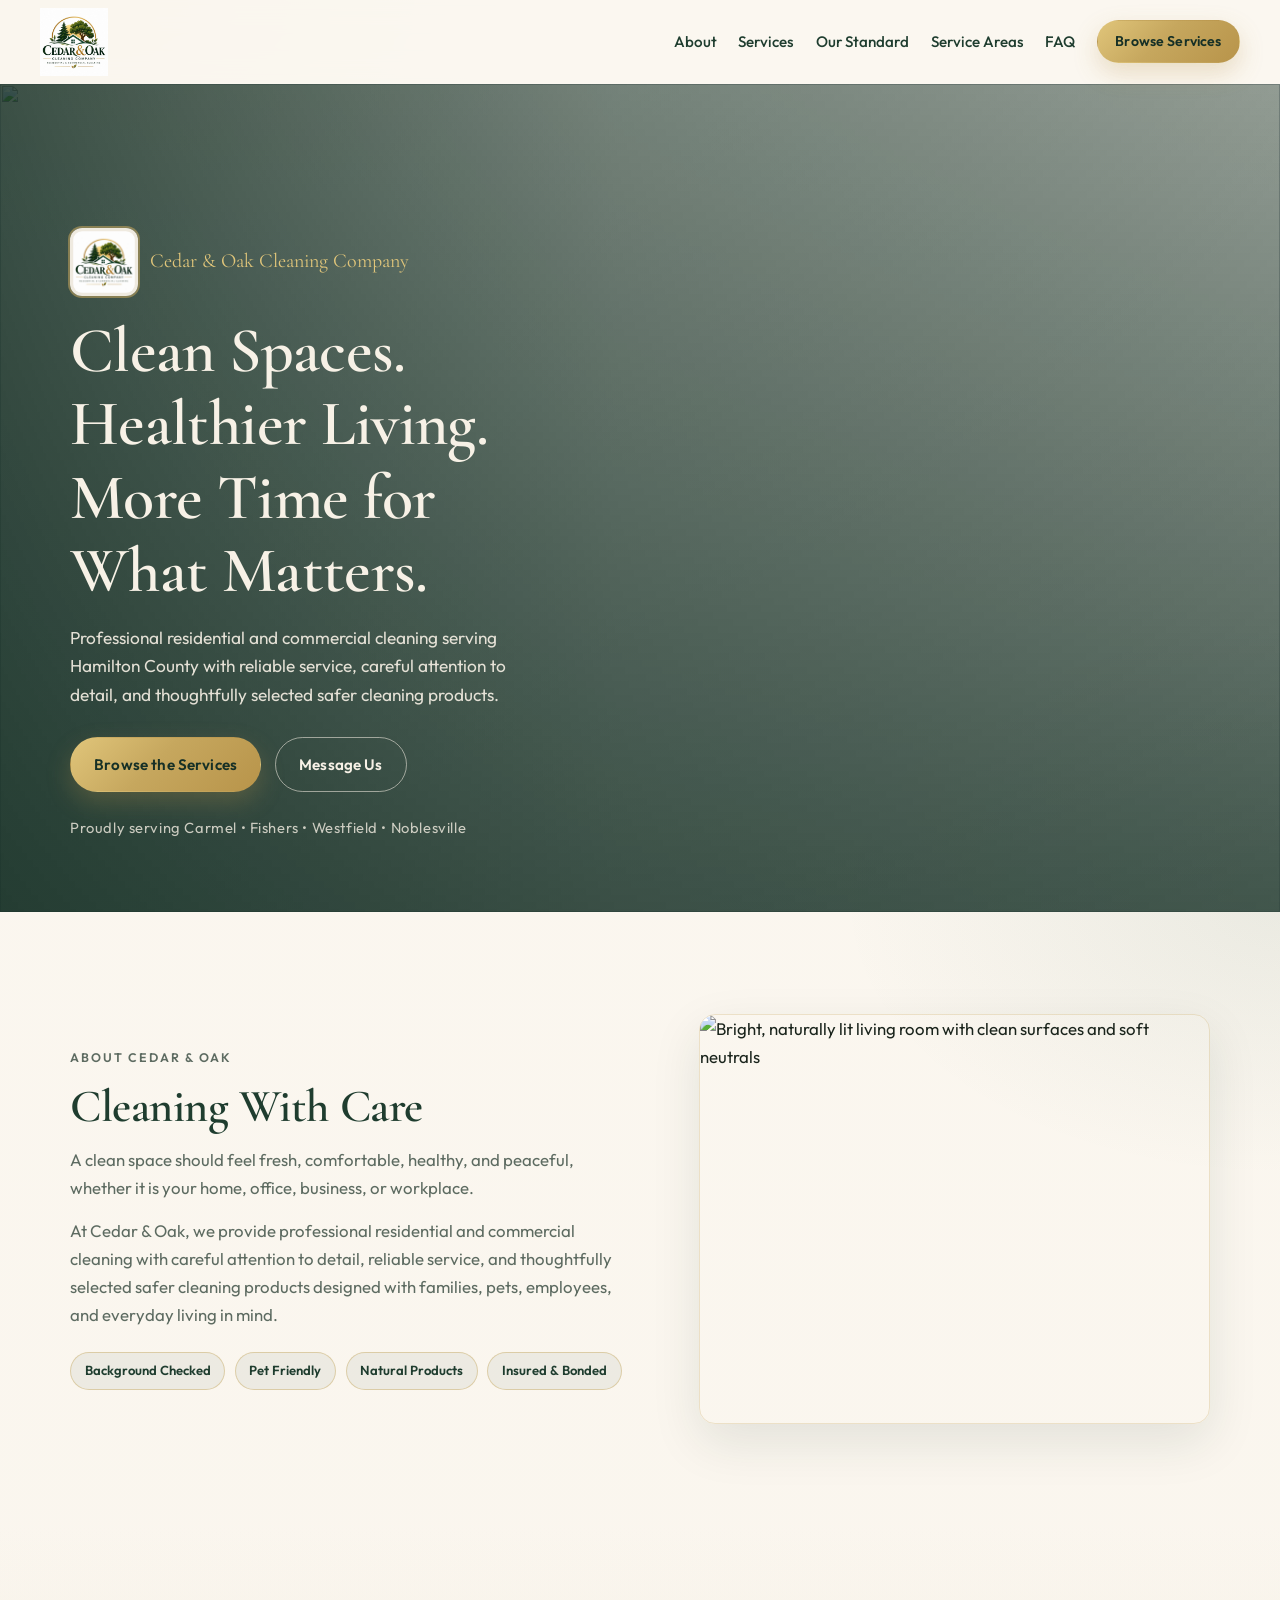
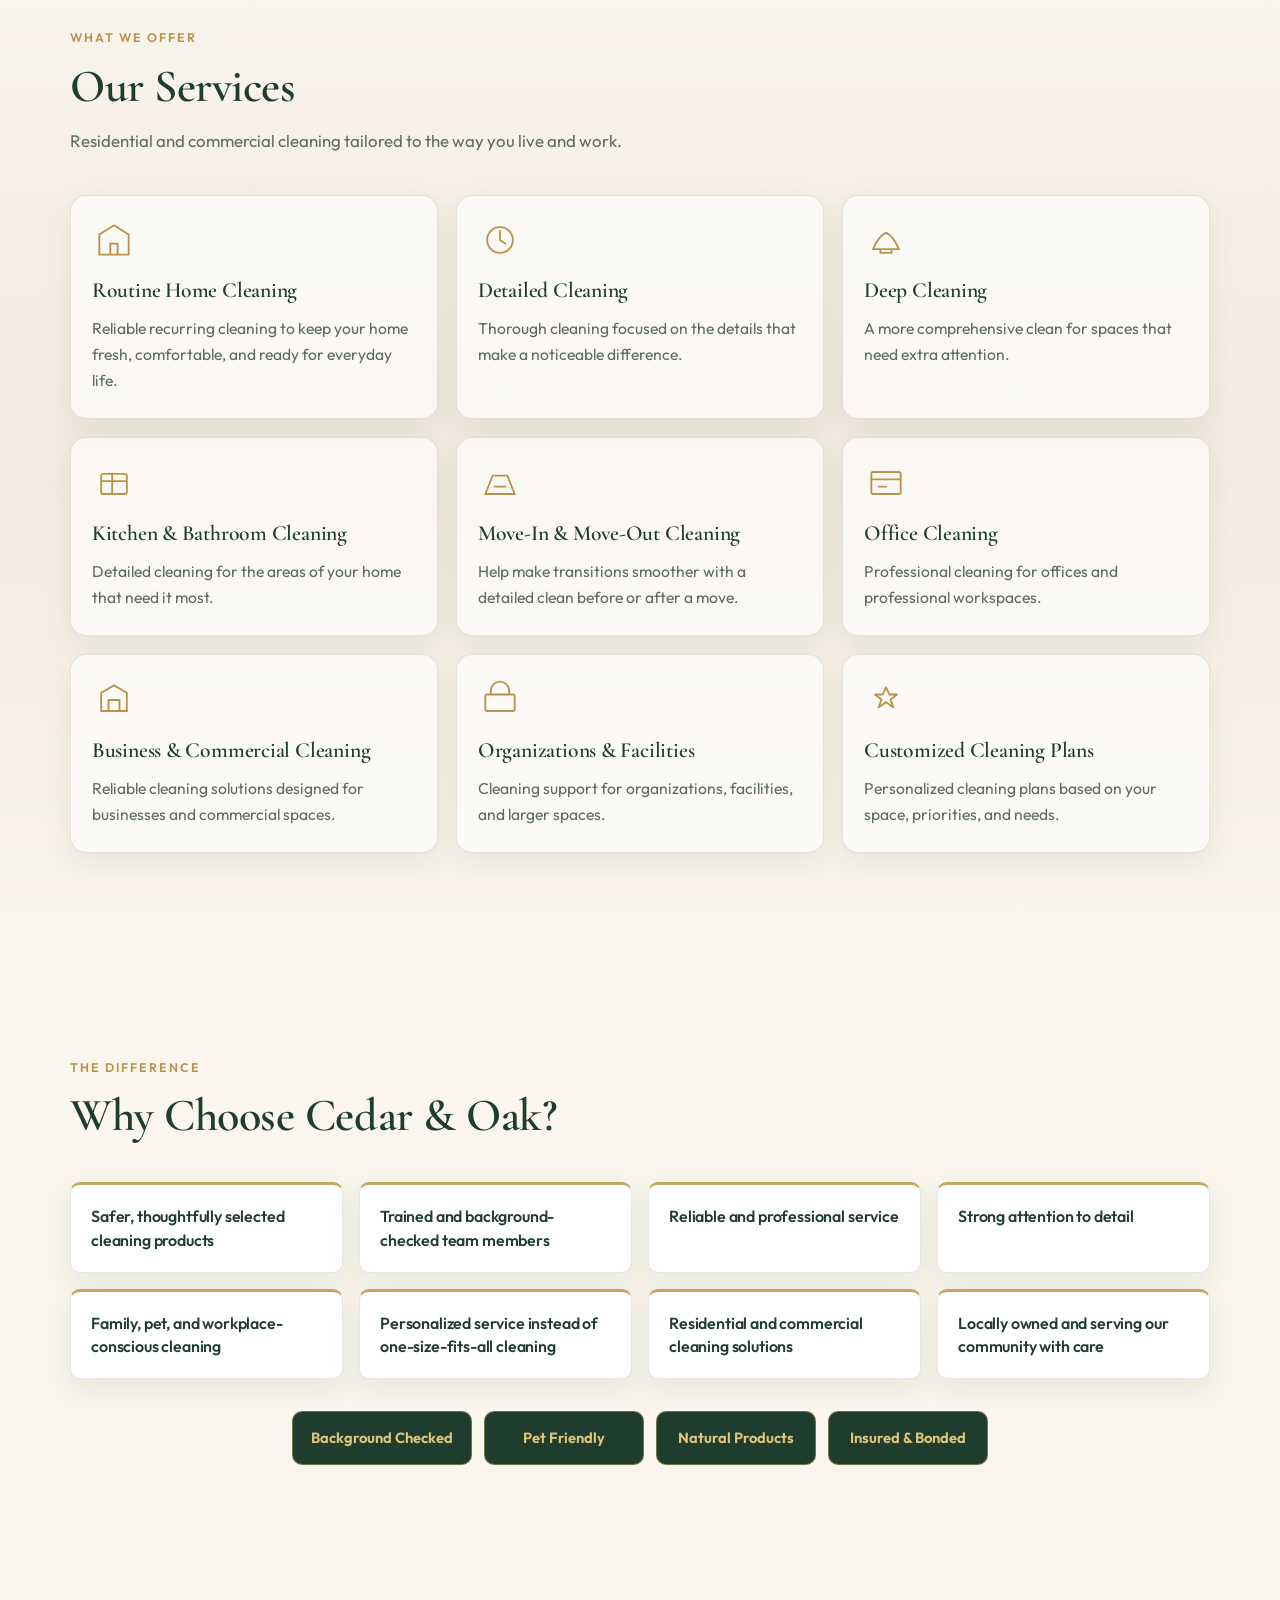
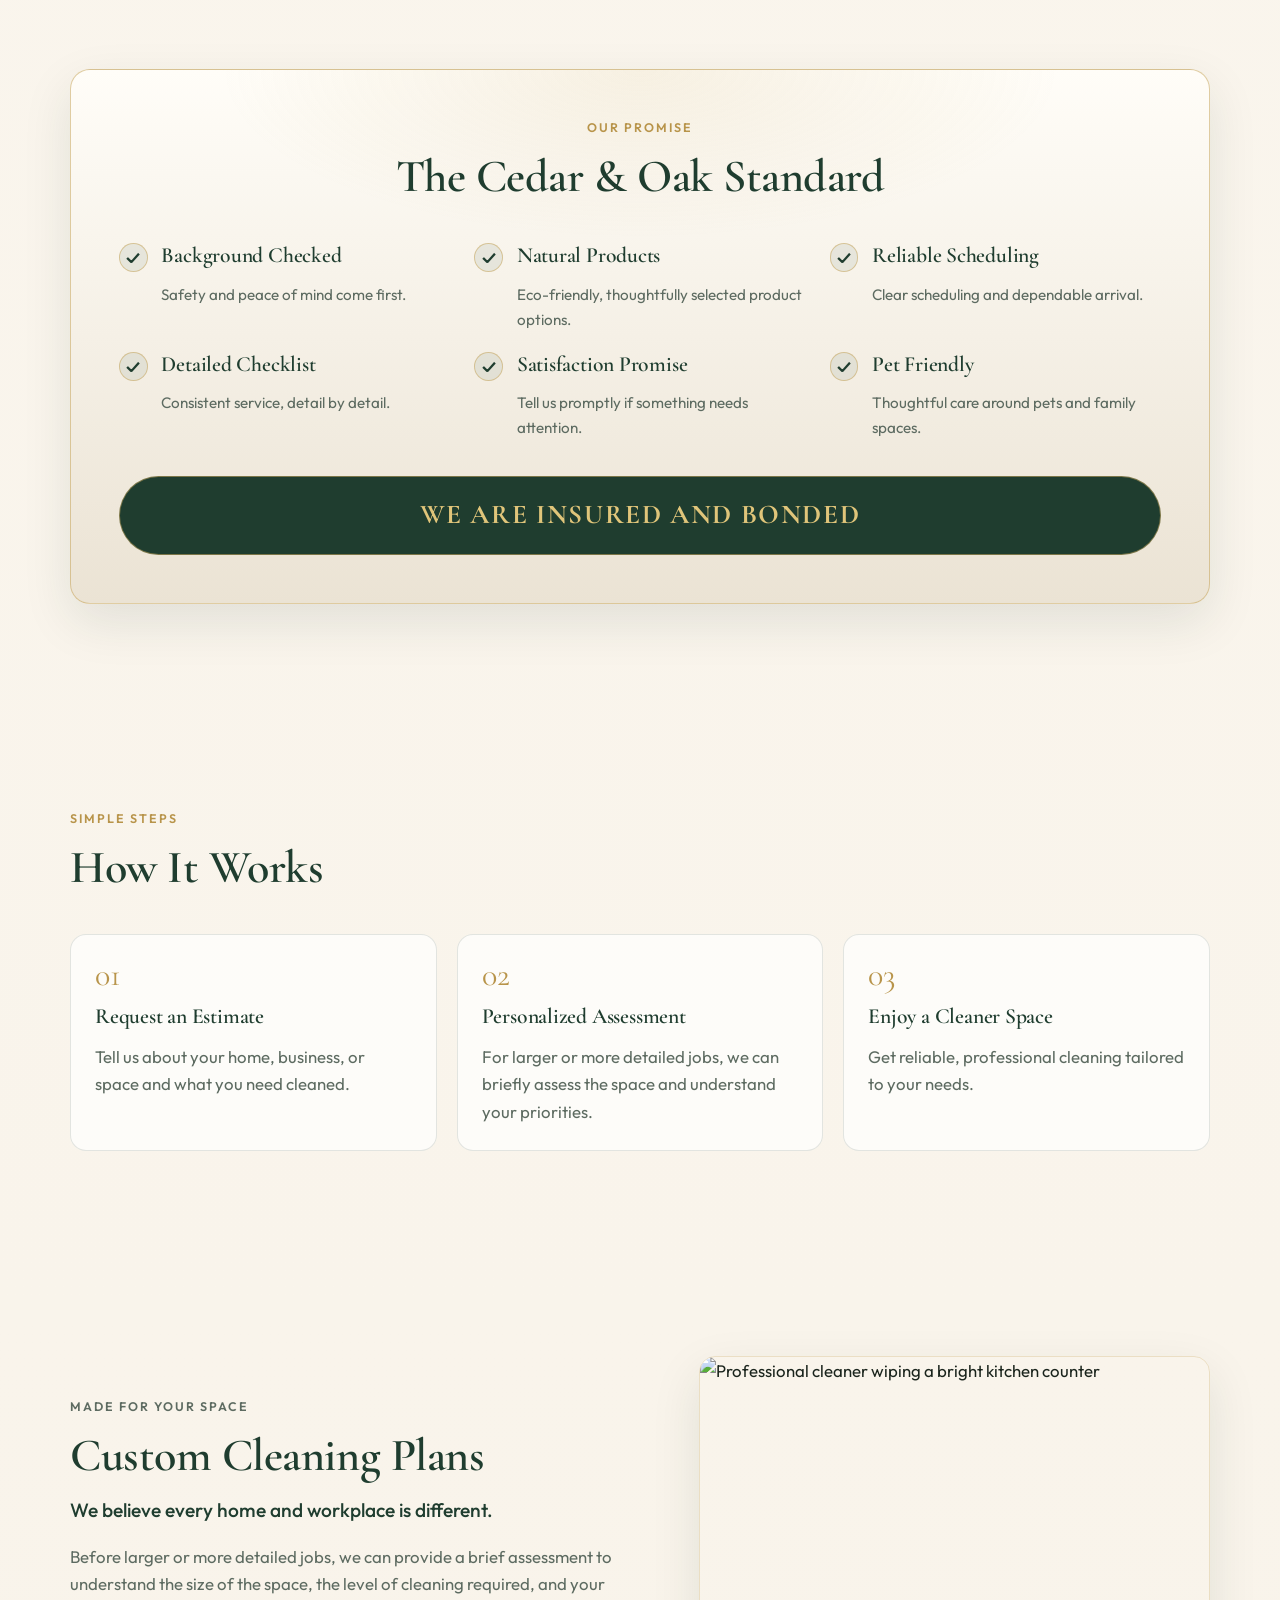
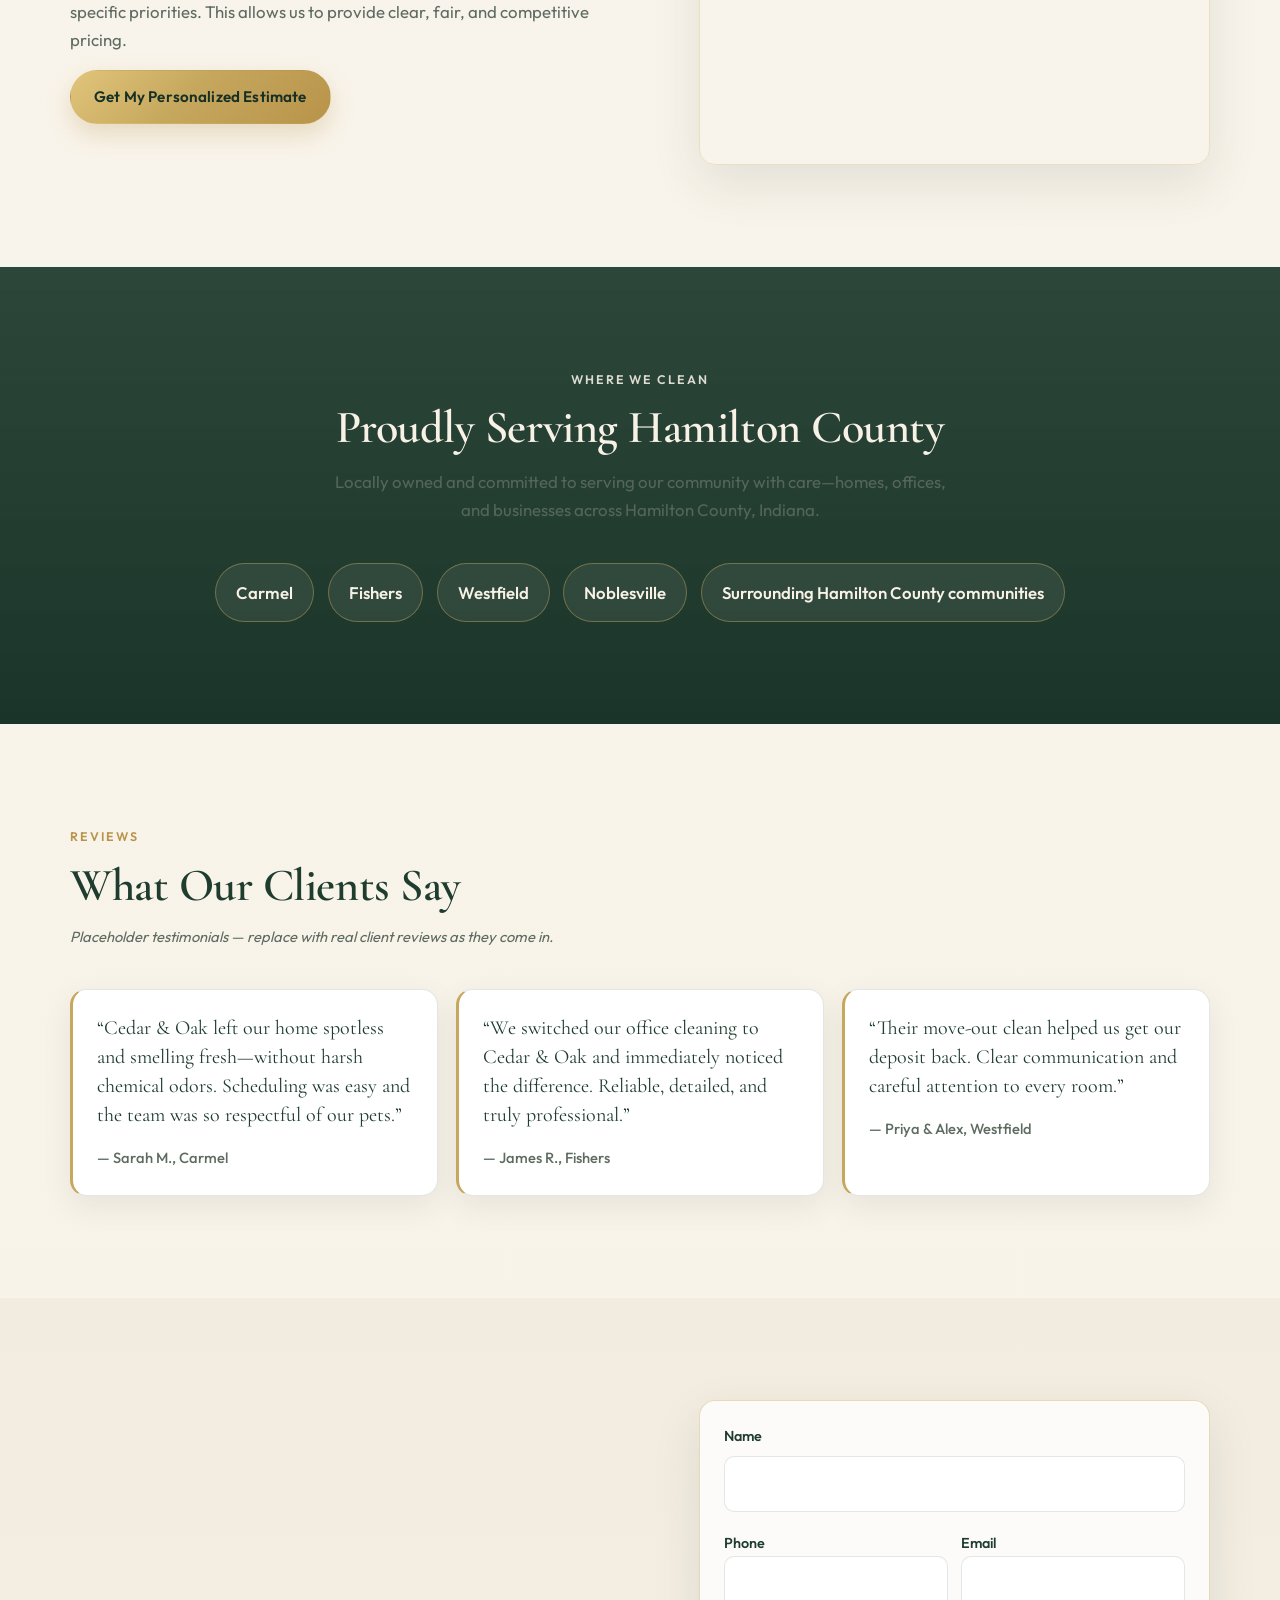
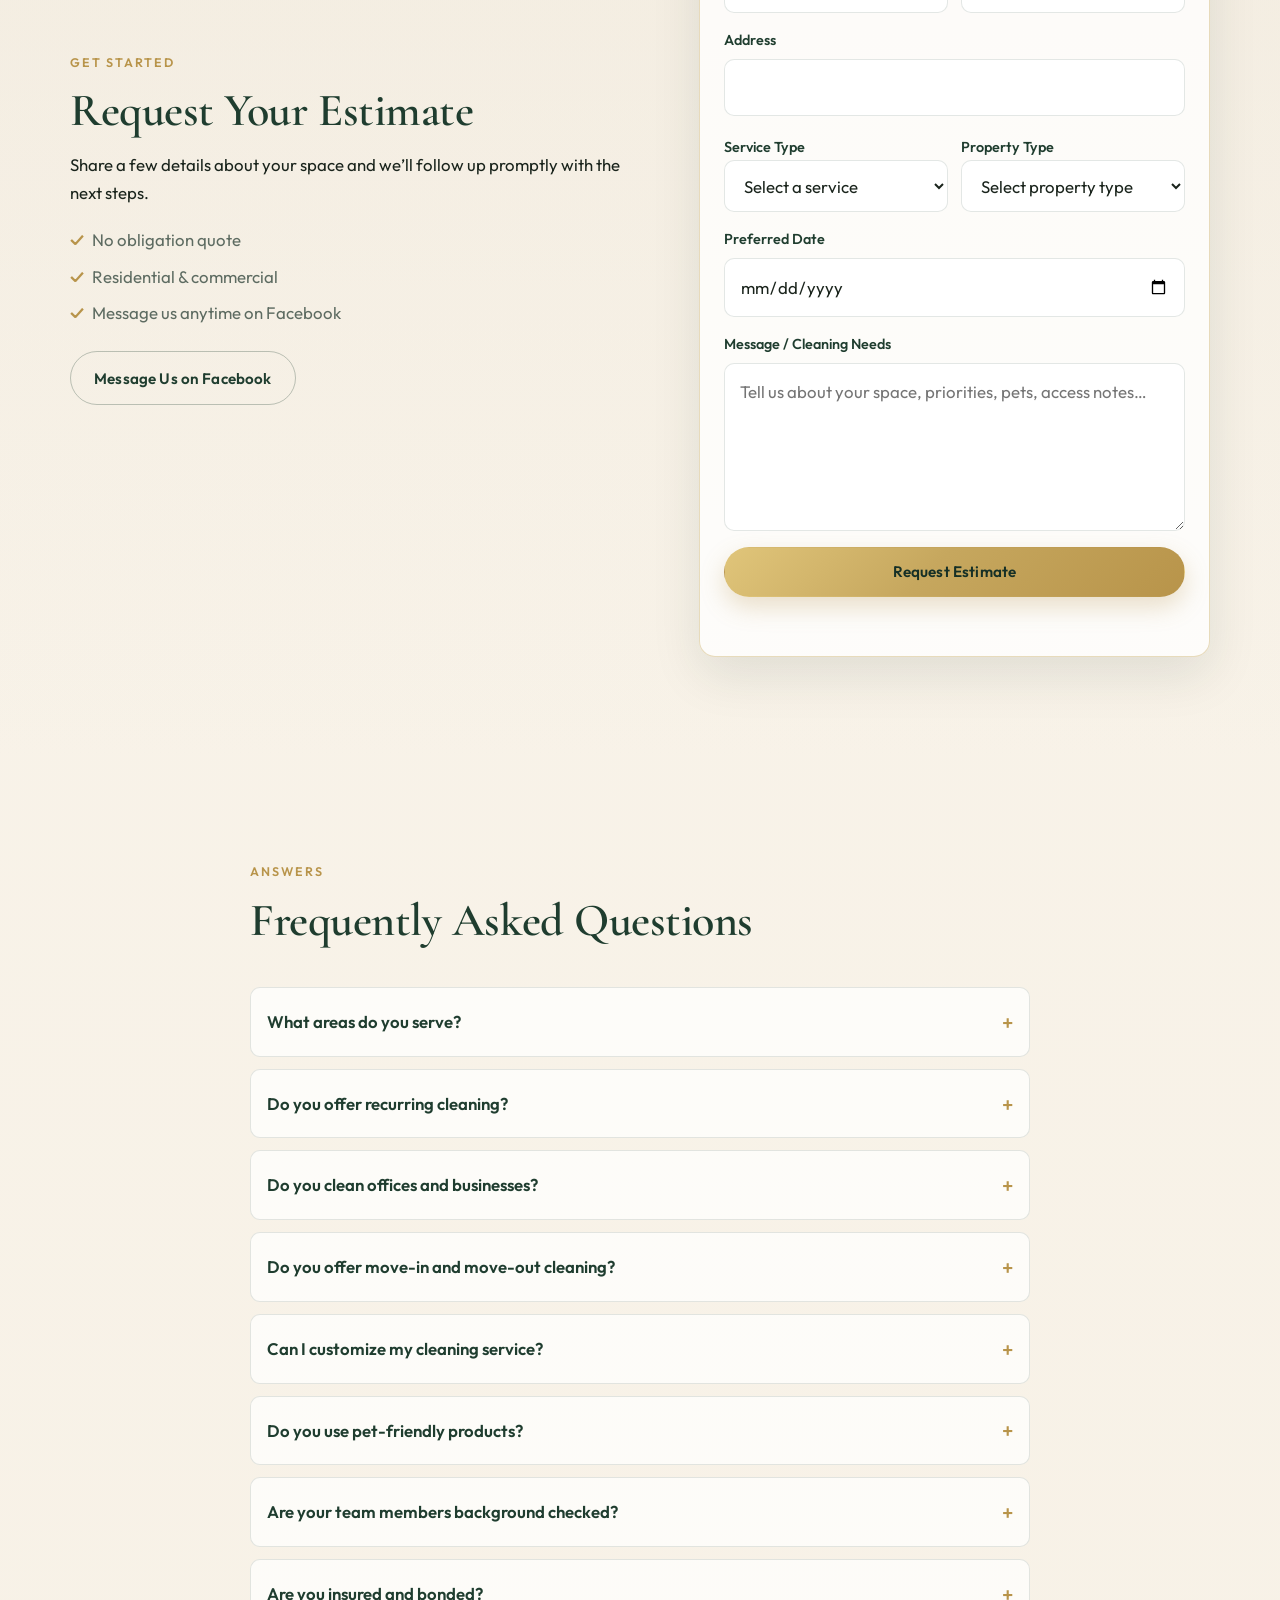
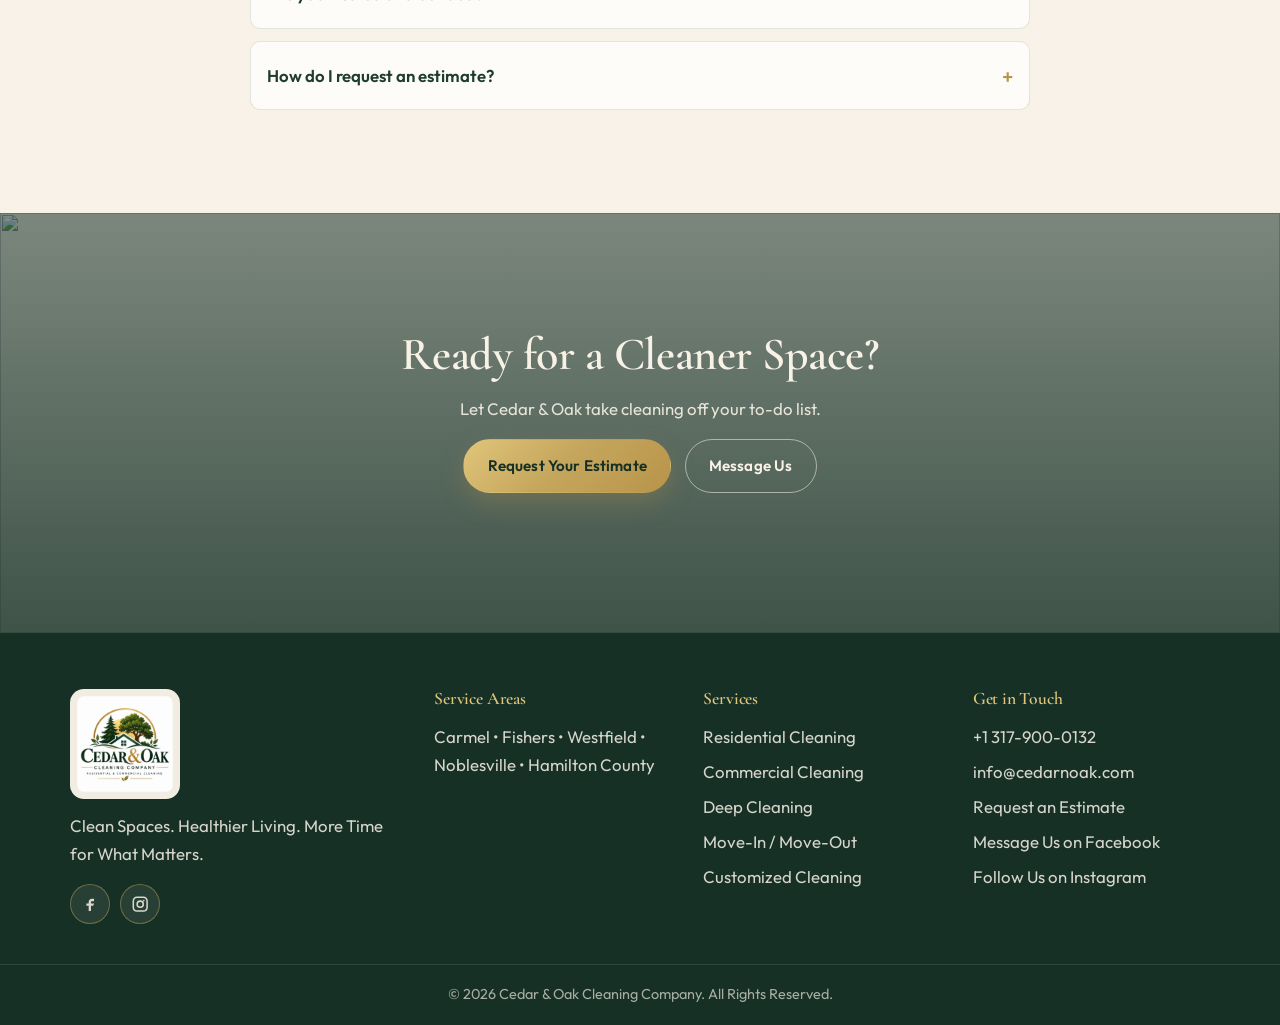
==== commit 892e5bbe: "apply the changes" ====
--- a/index.html
+++ b/index.html
@@ -434,6 +434,10 @@
                 <input id="email" name="email" type="email" autocomplete="email" required />
               </div>
             </div>
+            <div class="form-row">
+              <label for="address">Address</label>
+              <input id="address" name="address" type="text" autocomplete="street-address" />
+            </div>
             <div class="form-row two">
               <div>
                 <label for="service">Service Type</label>
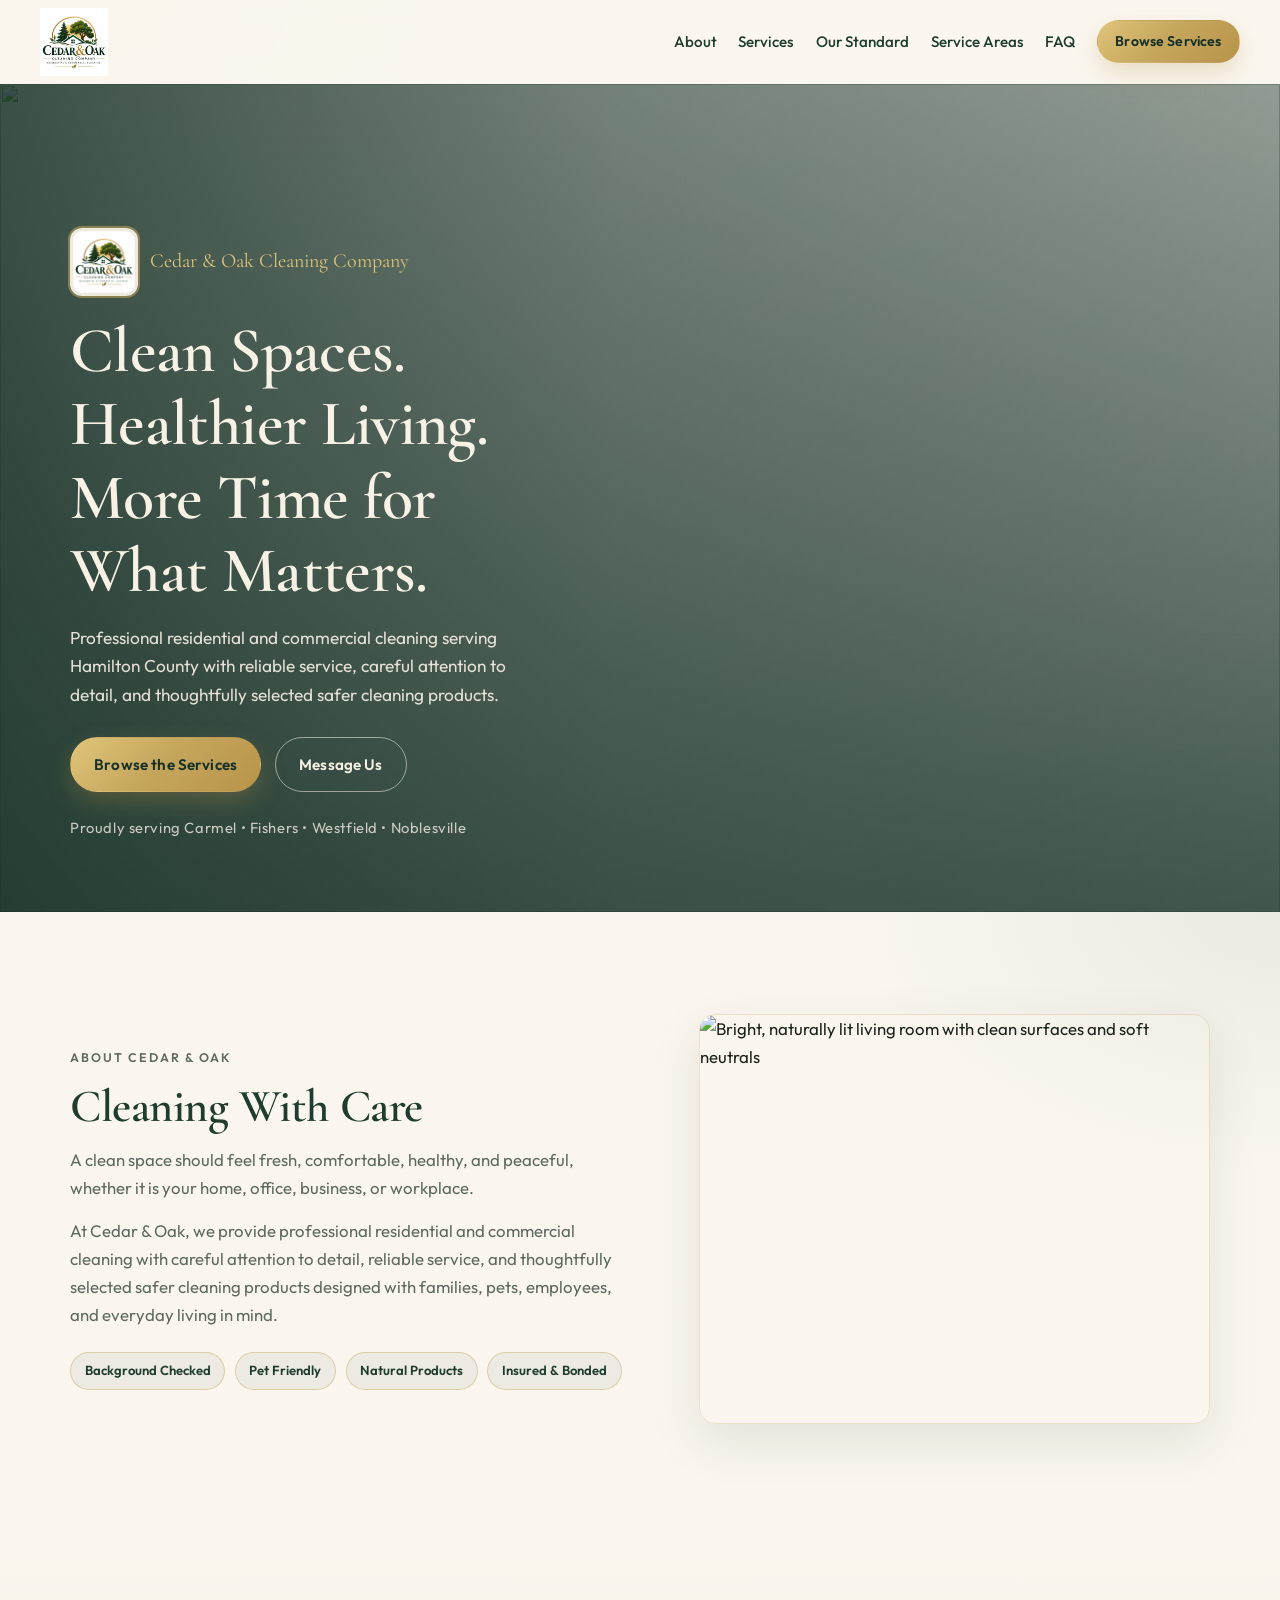
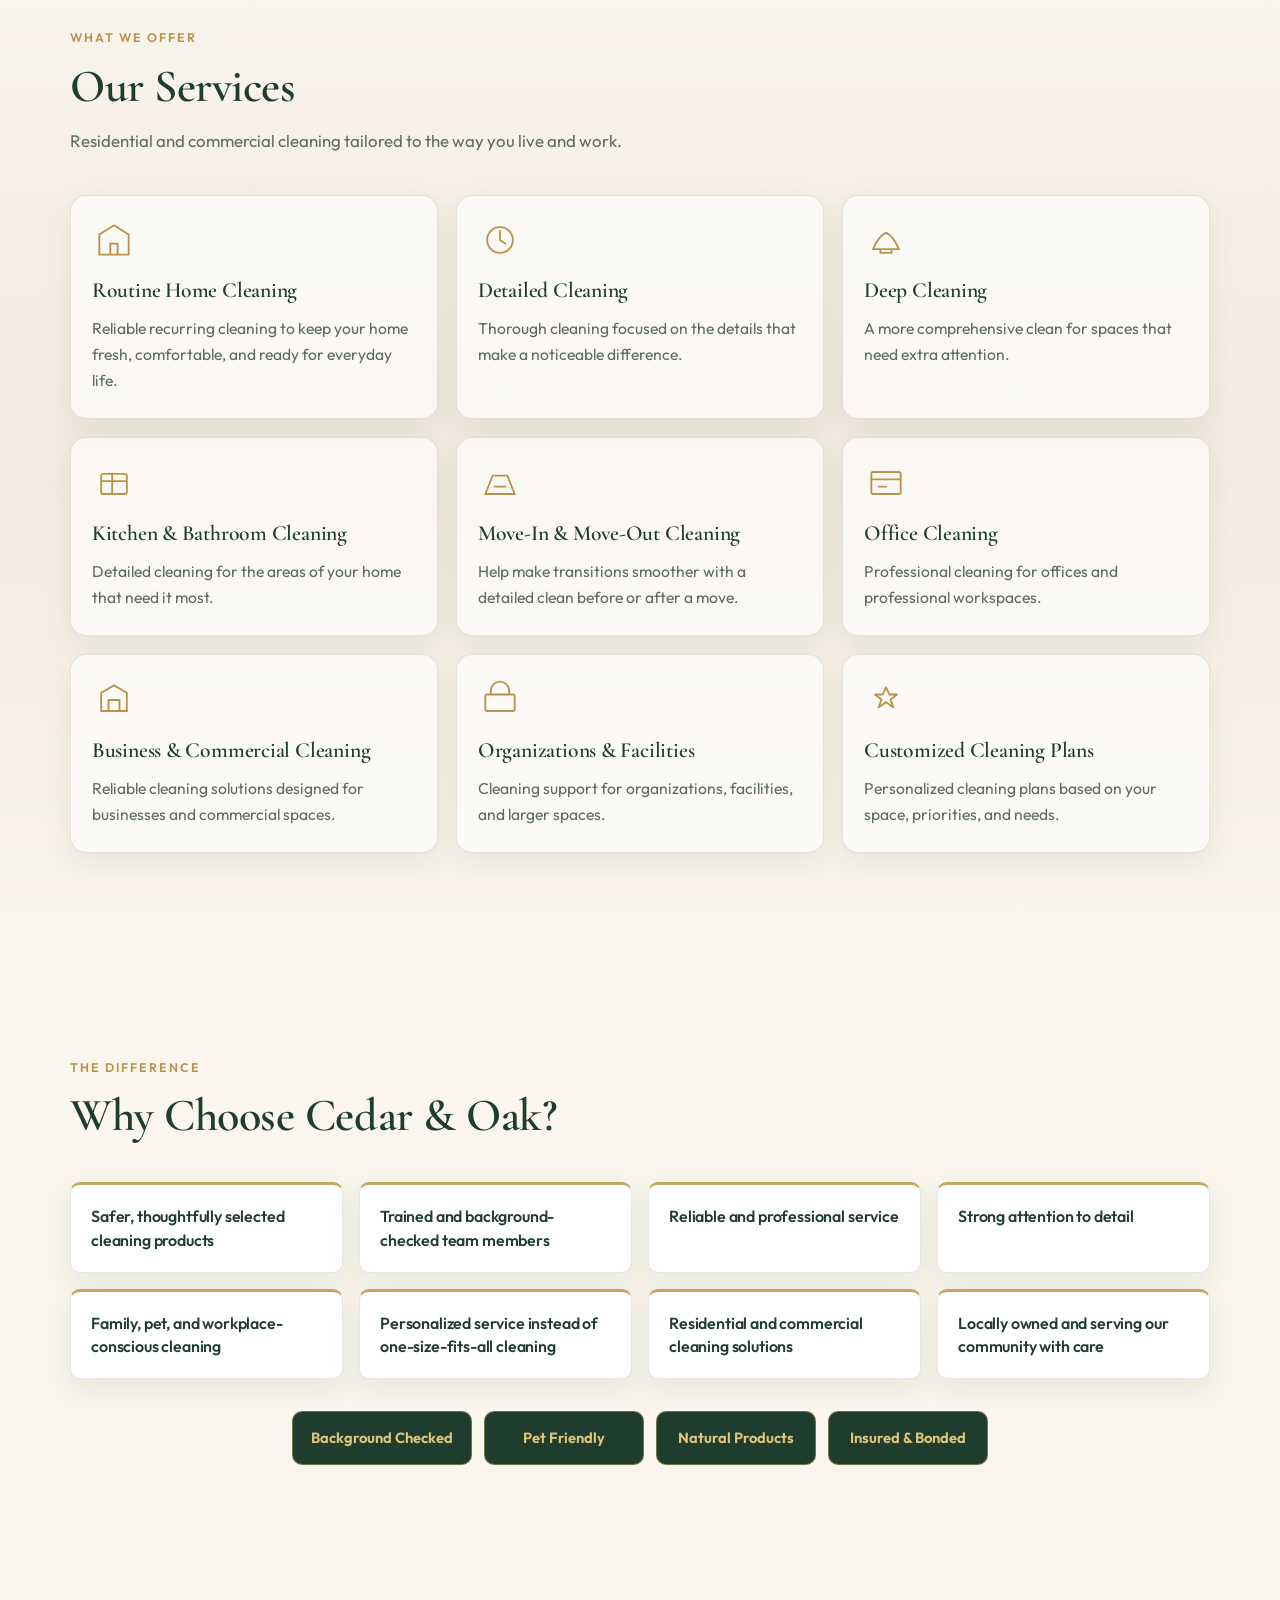
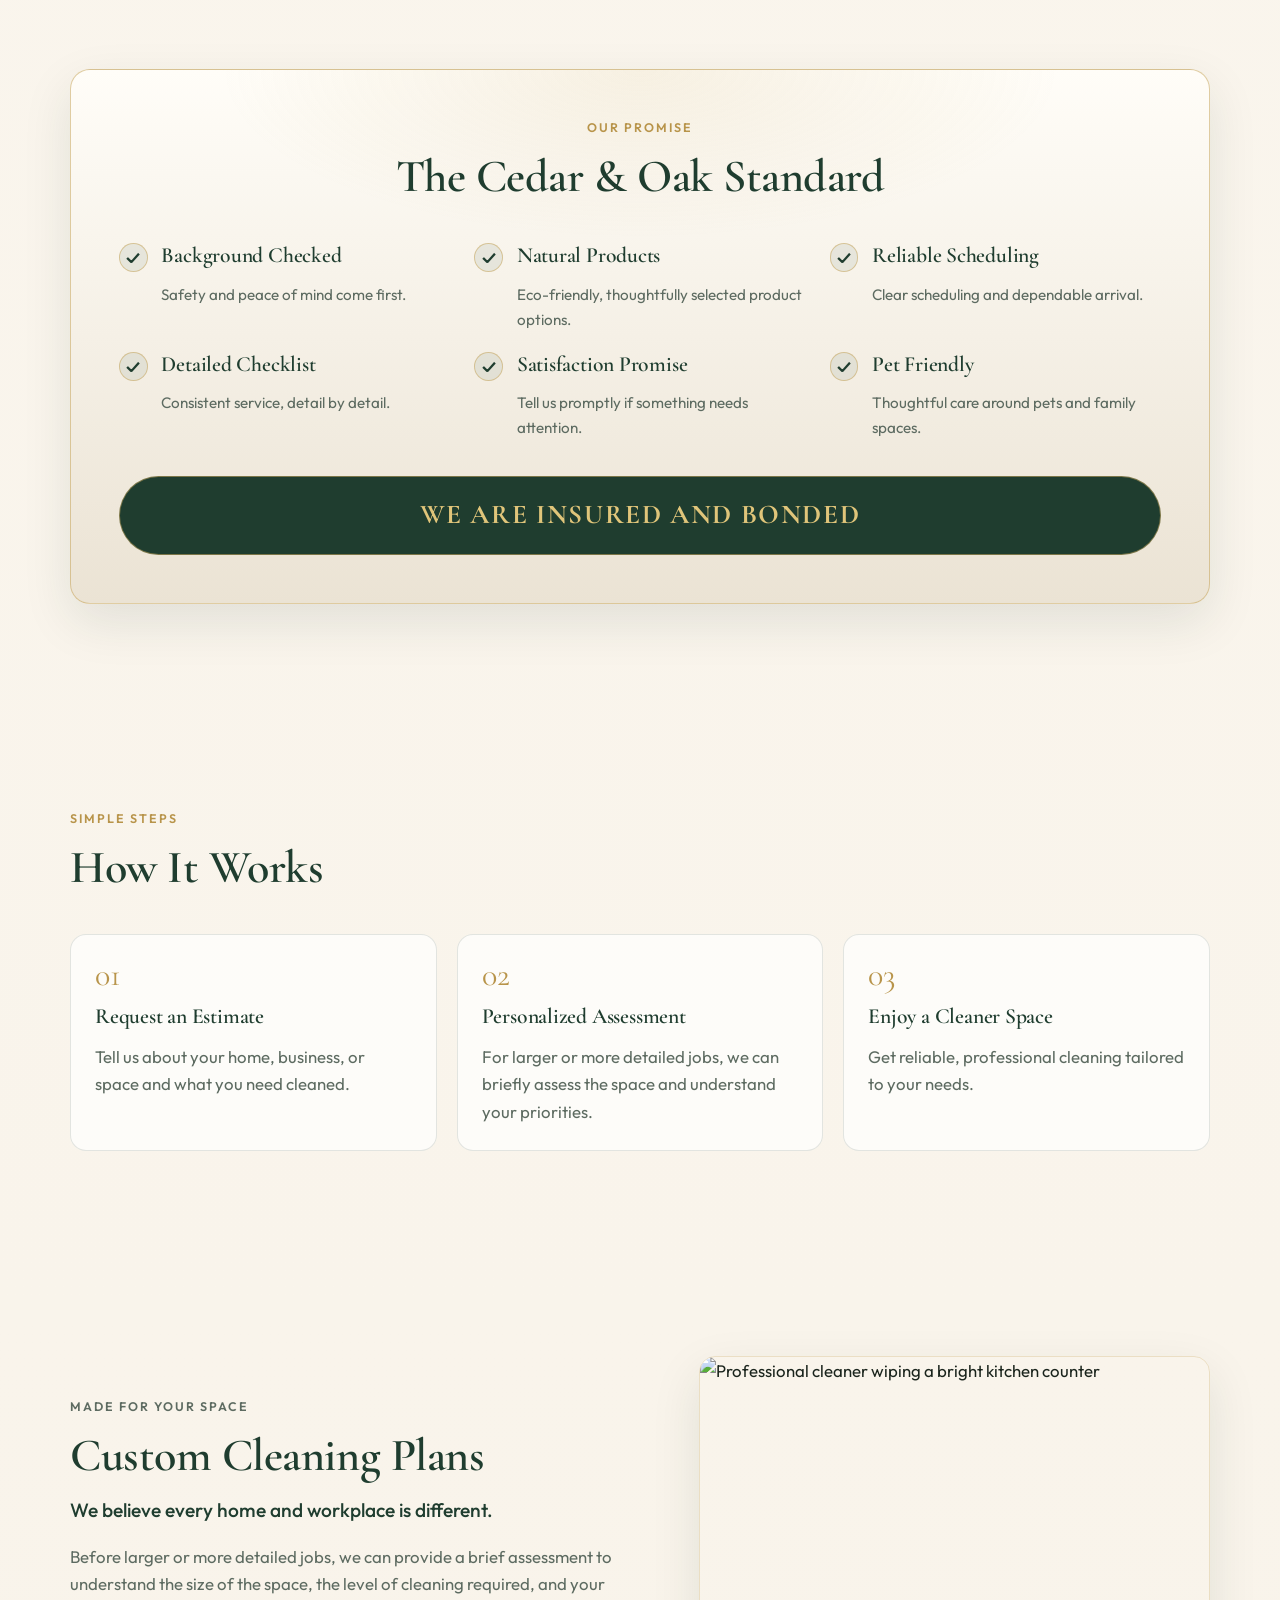
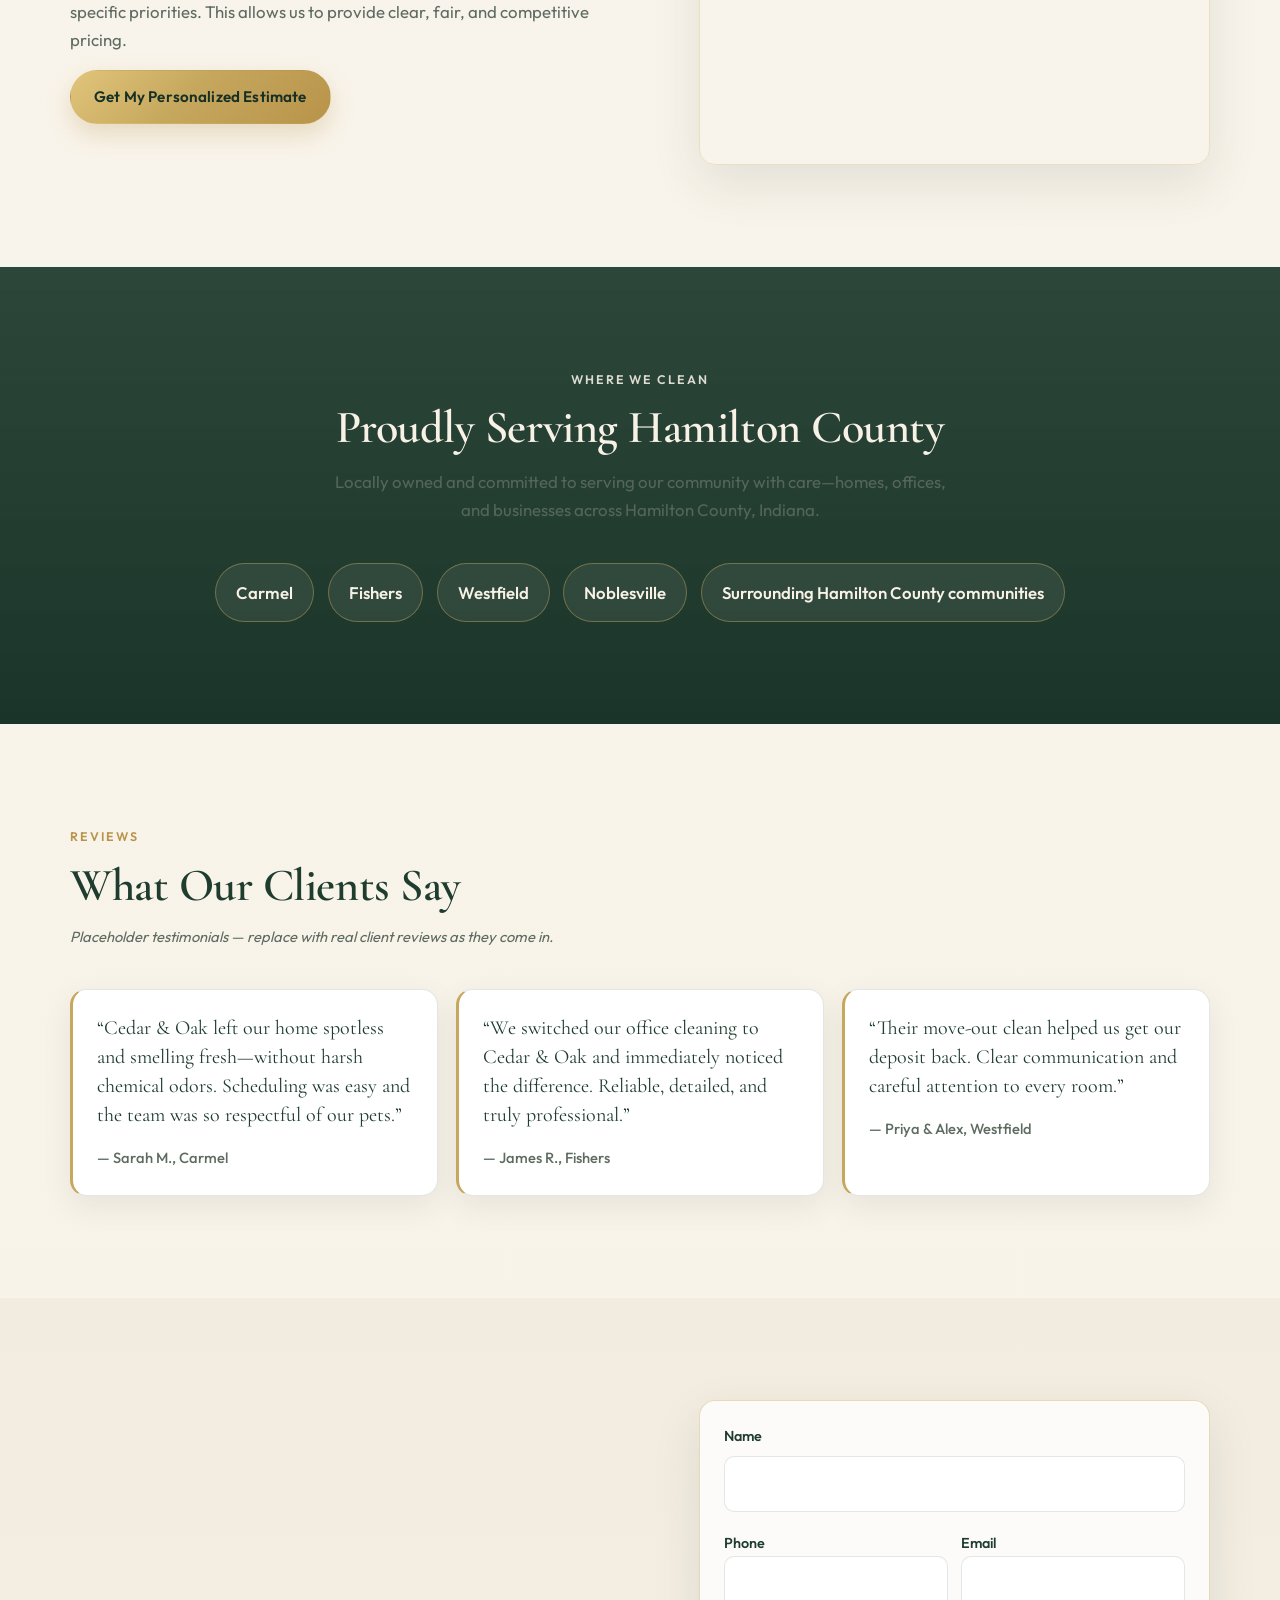
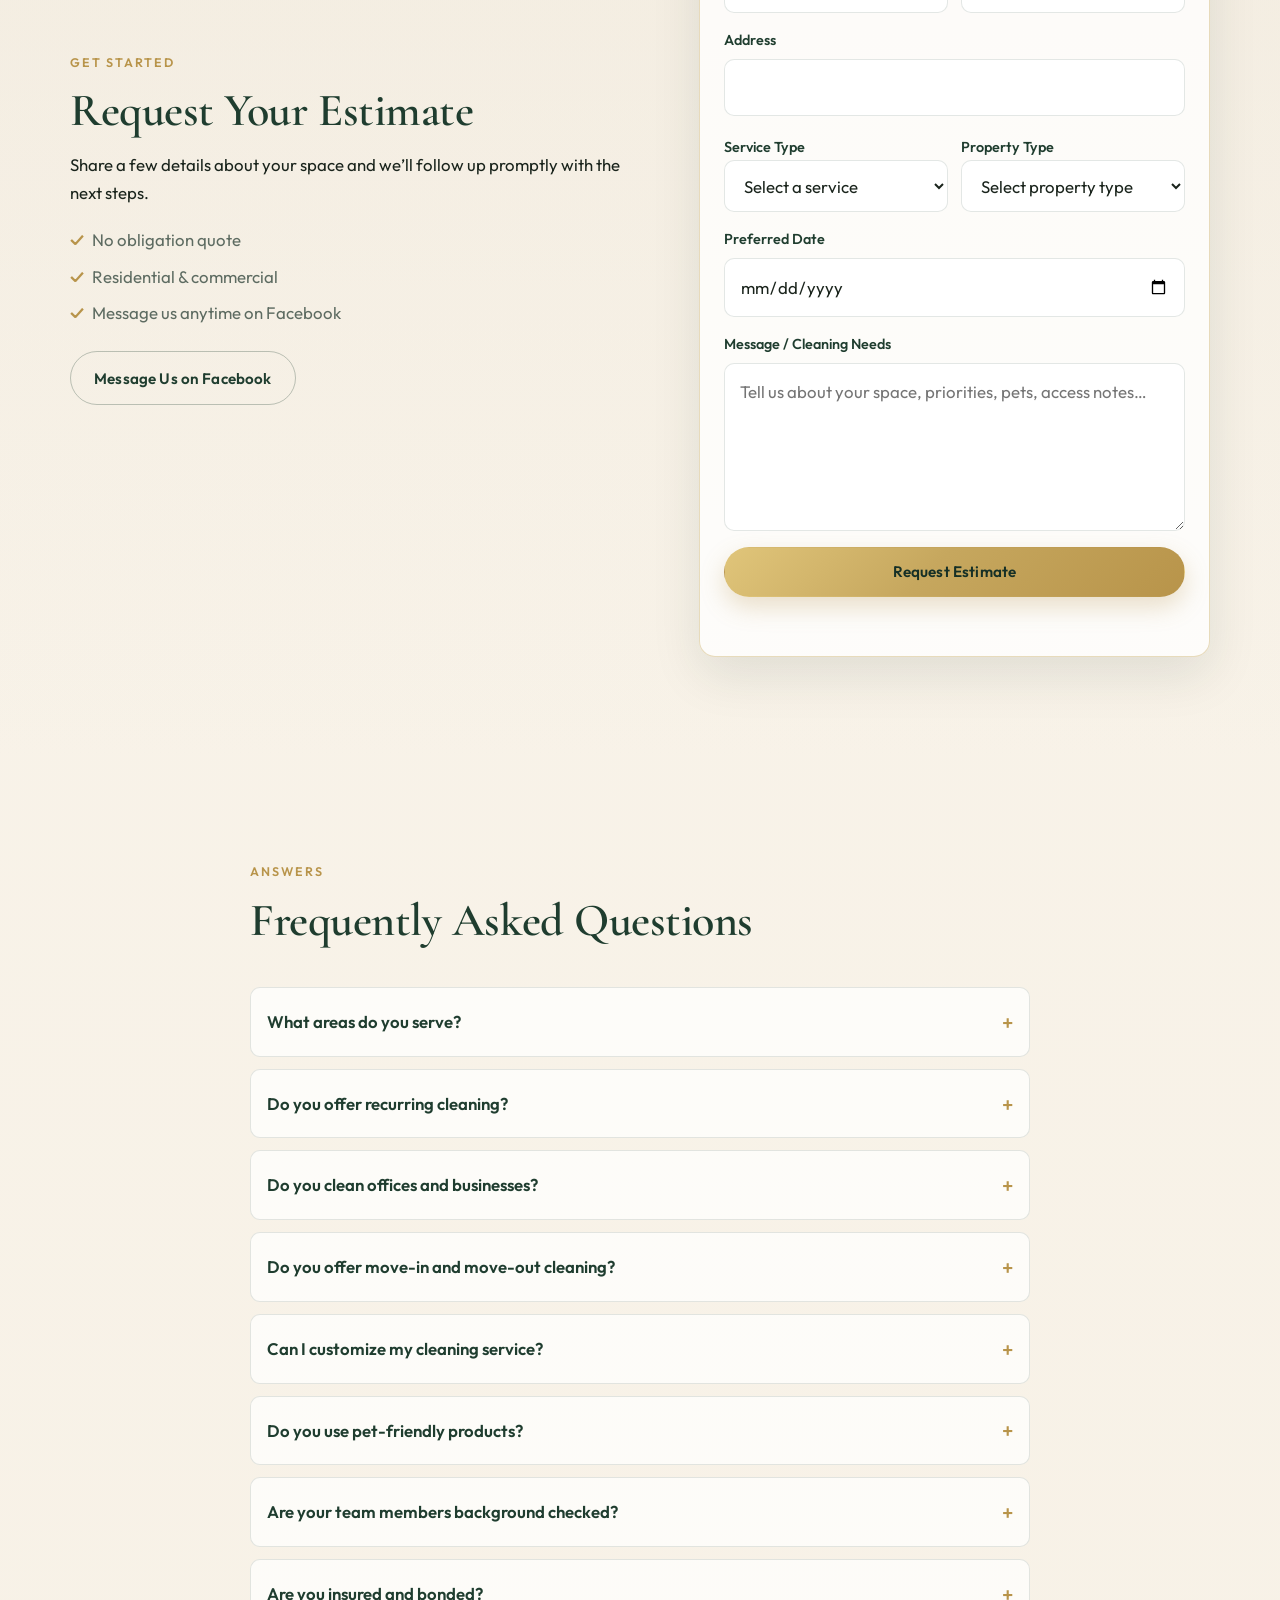
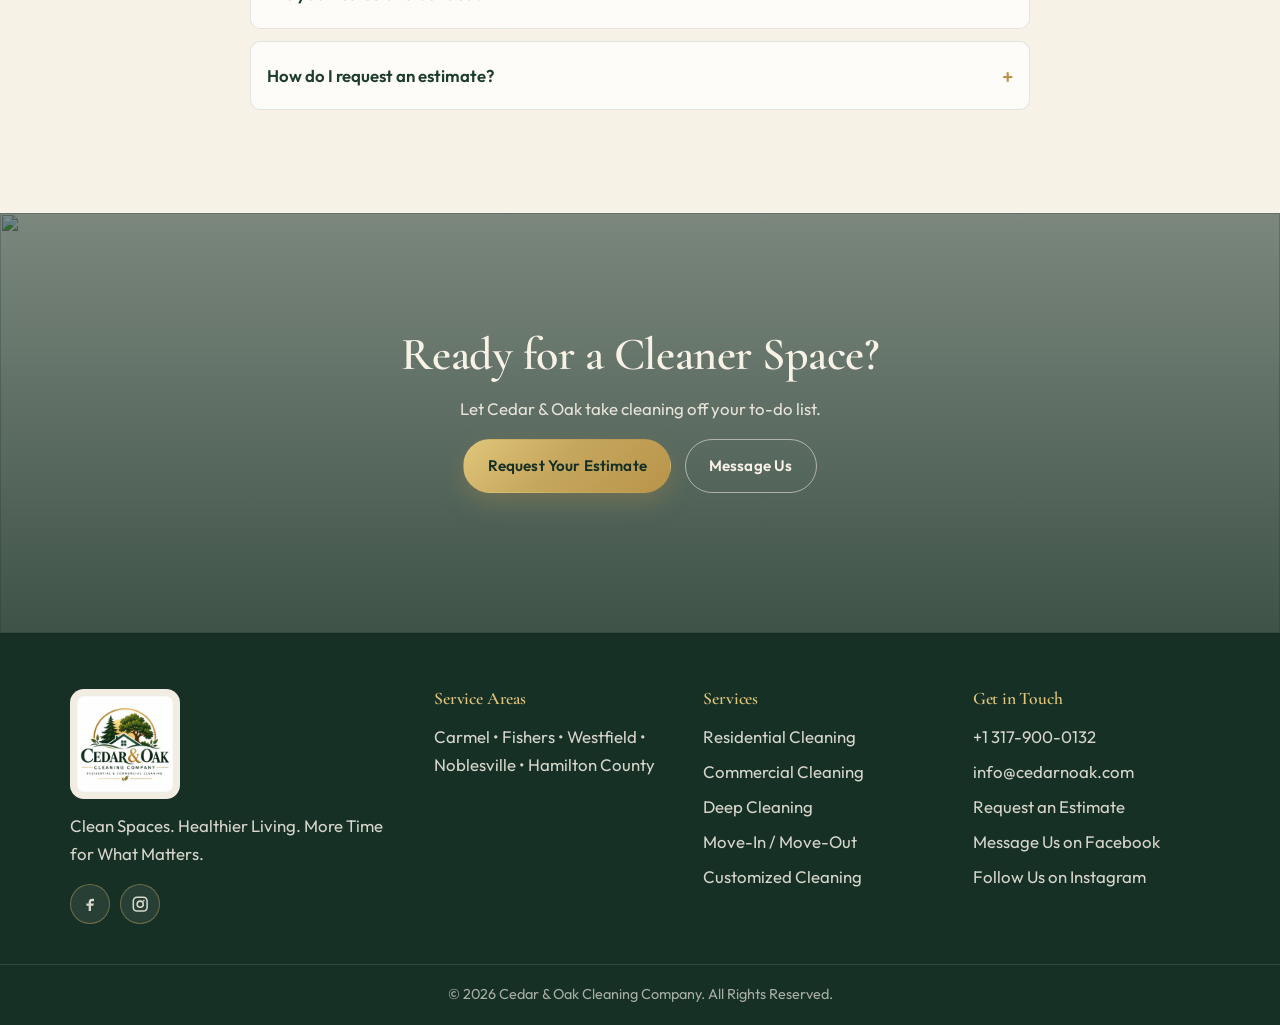
==== commit daaf0941: "apply google aut=horized" ====
--- a/index.html
+++ b/index.html
@@ -2,6 +2,7 @@
 <html lang="en">
   <head>
     <meta charset="UTF-8" />
+    <meta name="google-site-verification" content="lIp1GkcDLArTtlPJ1Hu_sBUwxNSy_NlXlm6J9WlUJY4" />
     <meta name="viewport" content="width=device-width, initial-scale=1.0" />
     <title>Cedar &amp; Oak Cleaning Company | Hamilton County, Indiana</title>
     <meta
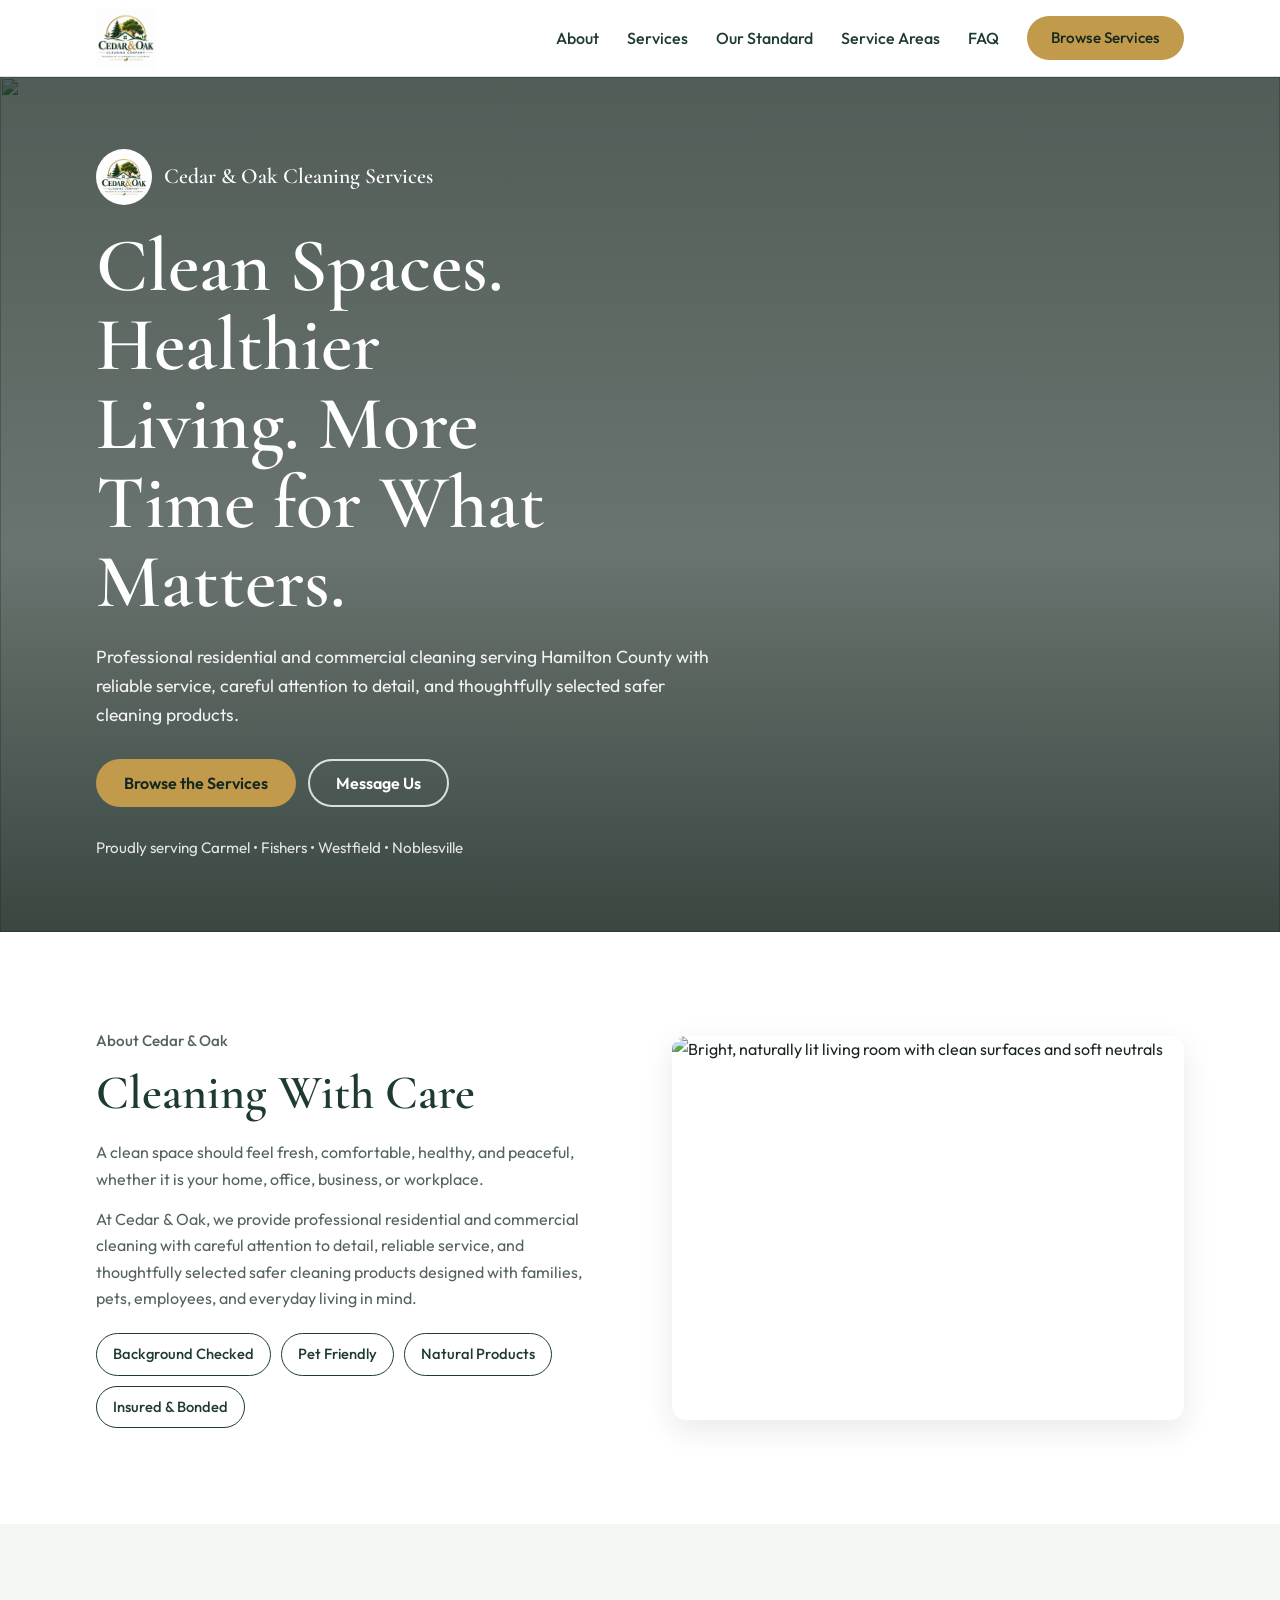
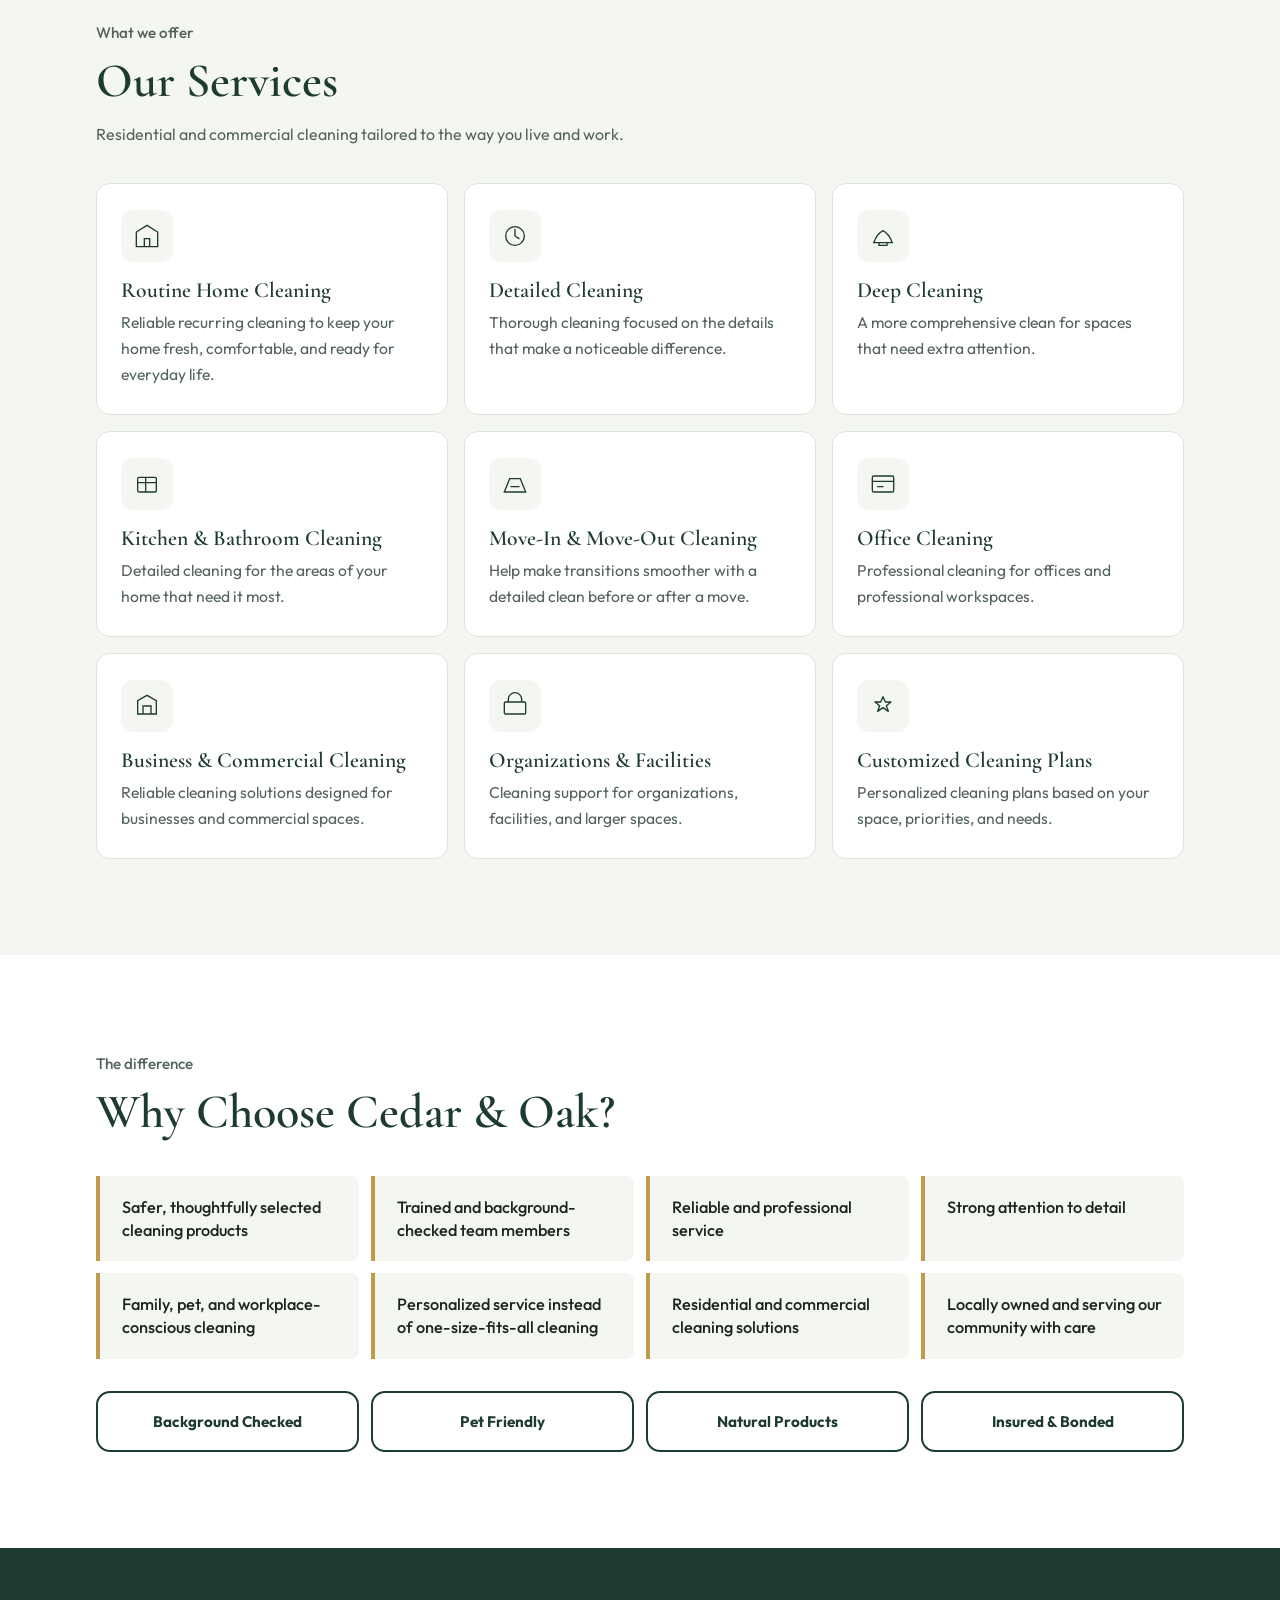
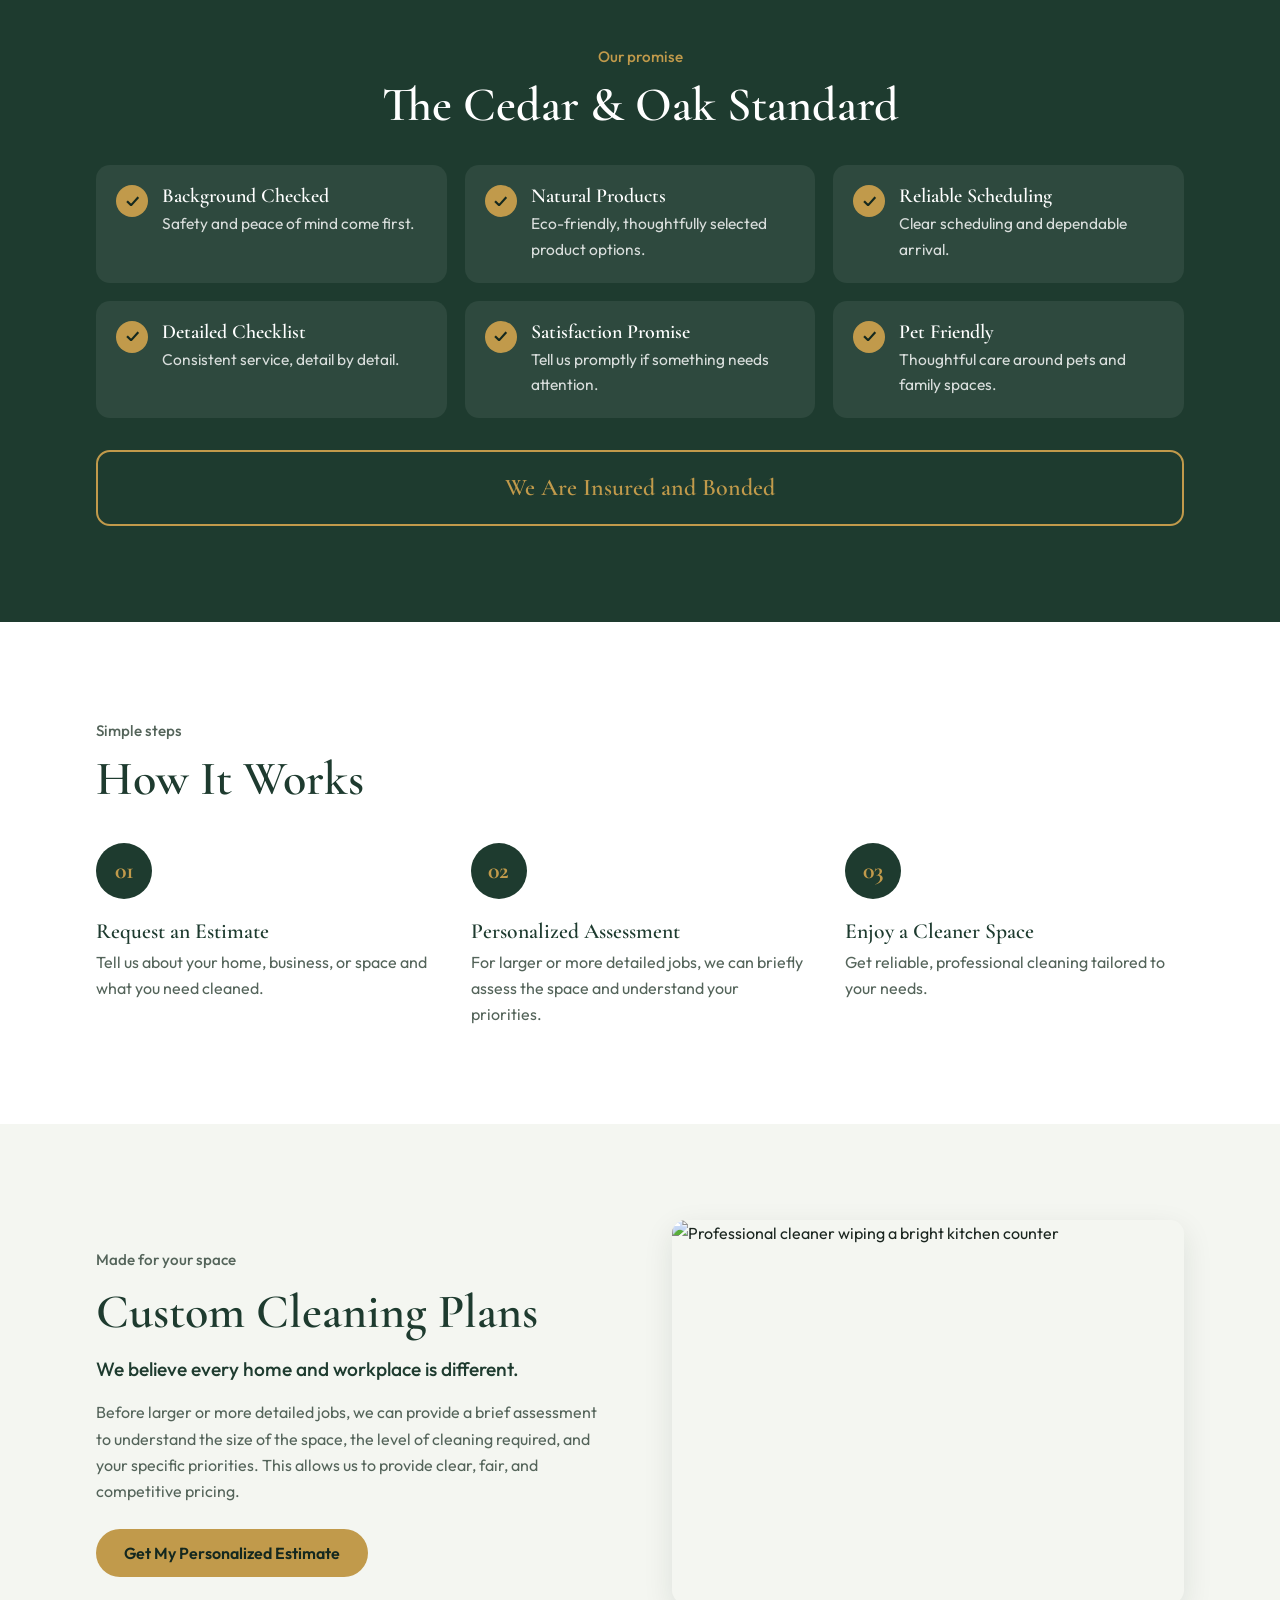
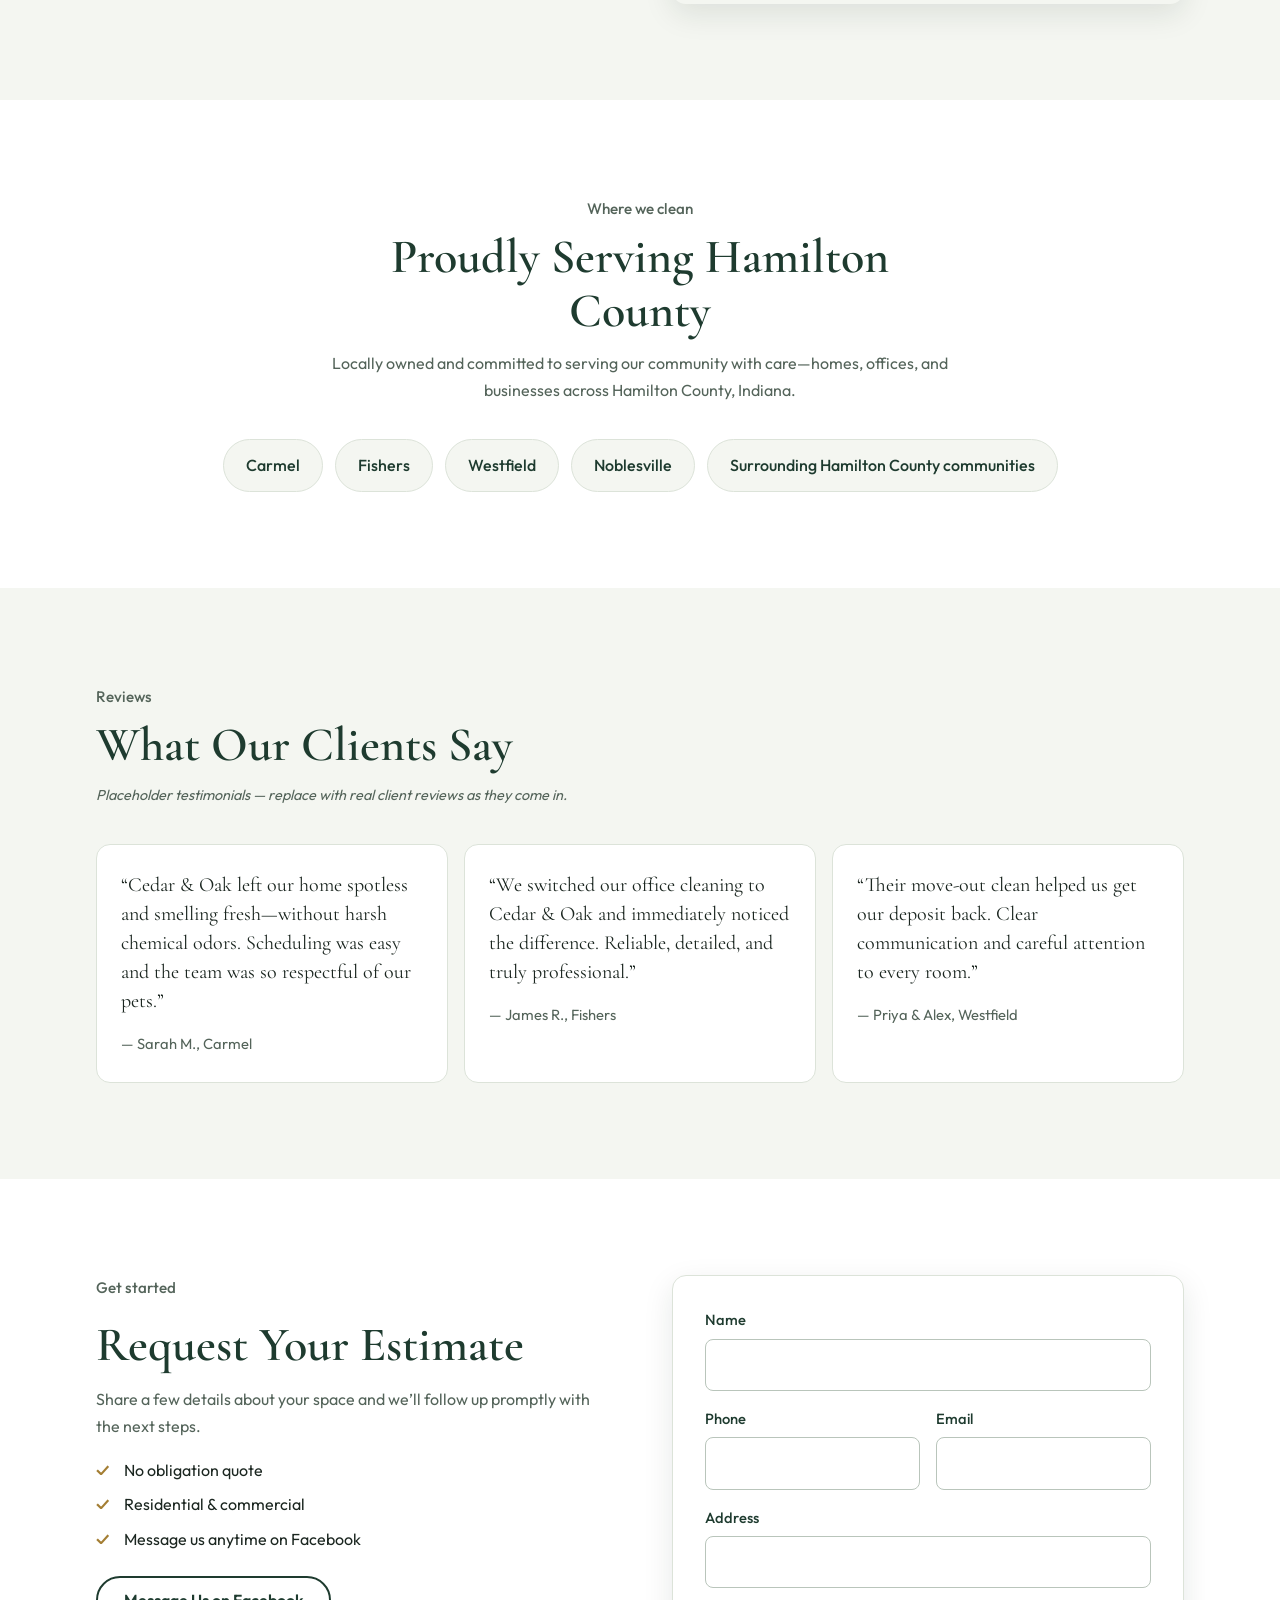
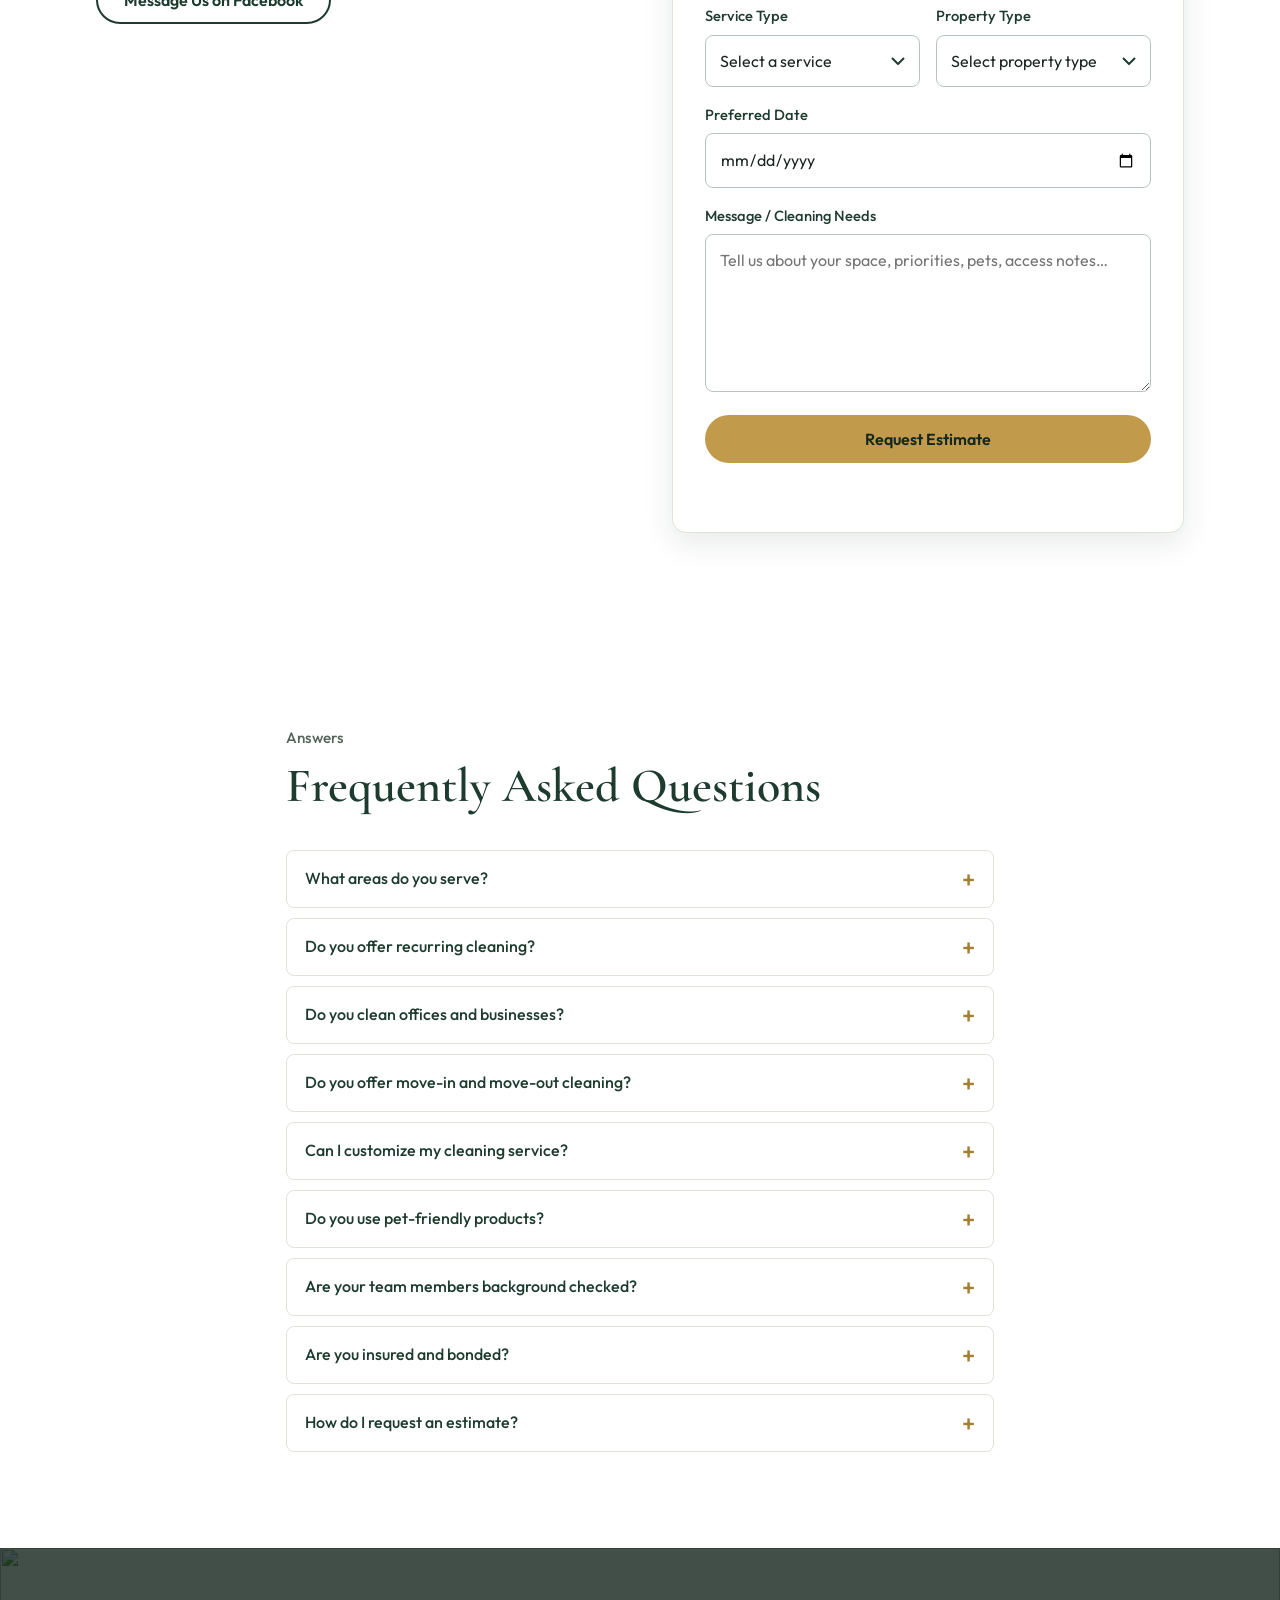
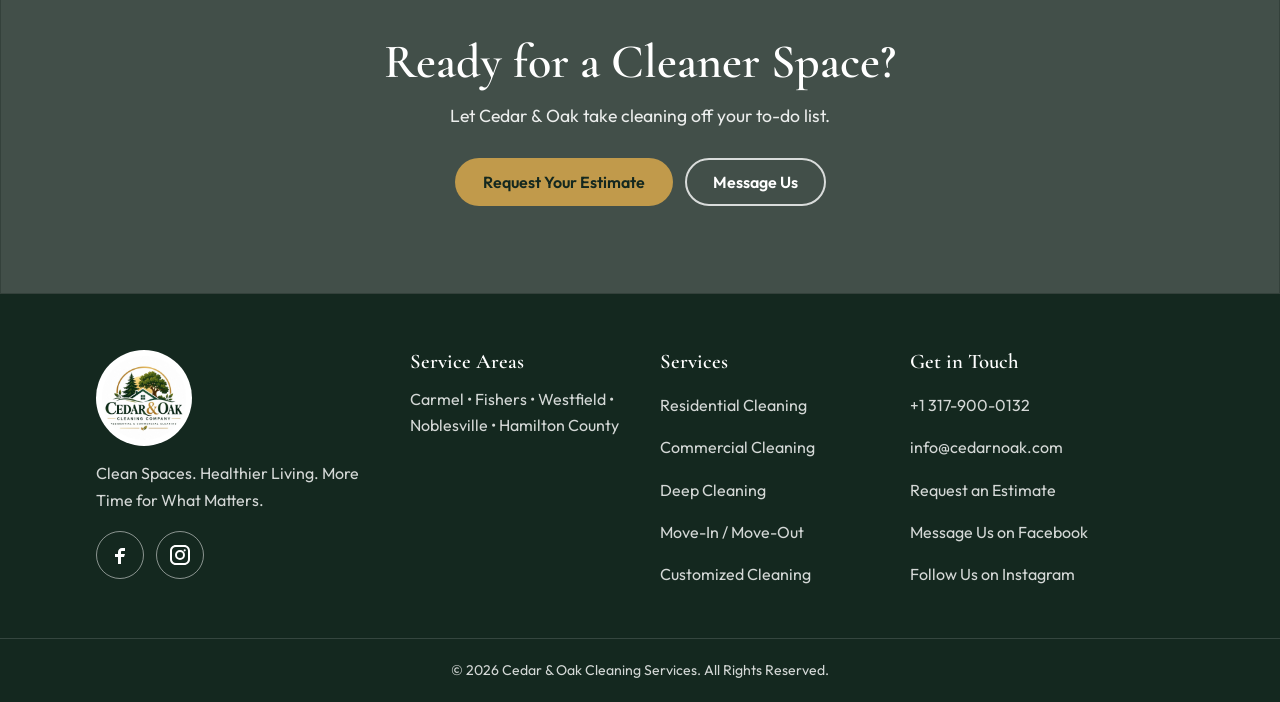
==== commit 1ac08e4f: "apply the  name and applicable" ====
--- a/index.html
+++ b/index.html
@@ -3,16 +3,19 @@
   <head>
     <meta charset="UTF-8" />
     <meta name="google-site-verification" content="lIp1GkcDLArTtlPJ1Hu_sBUwxNSy_NlXlm6J9WlUJY4" />
-    <meta name="viewport" content="width=device-width, initial-scale=1.0" />
-    <title>Cedar &amp; Oak Cleaning Company | Hamilton County, Indiana</title>
+    <meta name="viewport" content="width=device-width, initial-scale=1, viewport-fit=cover" />
+    <meta name="theme-color" content="#1f3a2e" />
+    <meta name="format-detection" content="telephone=yes" />
+    <title>Cedar &amp; Oak Cleaning Services | Hamilton County, Indiana</title>
     <meta
       name="description"
-      content="Cedar &amp; Oak Cleaning Company provides professional residential and commercial cleaning in Carmel, Fishers, Westfield, Noblesville, and Hamilton County, Indiana. Safer products, reliable service, insured &amp; bonded."
+      content="Cedar &amp; Oak Cleaning Services provides professional residential and commercial cleaning in Carmel, Fishers, Westfield, Noblesville, and Hamilton County, Indiana. Safer products, reliable service, insured &amp; bonded."
     />
     <meta name="keywords" content="cleaning company Hamilton County, house cleaning Carmel, commercial cleaning Fishers, Westfield cleaning, Noblesville cleaners" />
     <link rel="canonical" href="https://cedaroakcleaning.com/" />
-    <meta property="og:title" content="Cedar &amp; Oak Cleaning Company" />
+    <meta property="og:title" content="Cedar &amp; Oak Cleaning Services" />
     <meta property="og:description" content="Clean spaces. Healthier living. More time for what matters. Proudly serving Hamilton County, Indiana." />
+    <meta property="og:site_name" content="Cedar &amp; Oak Cleaning Services" />
     <meta property="og:type" content="website" />
     <link rel="preconnect" href="https://fonts.googleapis.com" />
     <link rel="preconnect" href="https://fonts.gstatic.com" crossorigin />
@@ -21,6 +24,7 @@
       rel="stylesheet"
     />
     <link rel="stylesheet" href="css/styles.css" />
+    <link rel="stylesheet" href="css/mobile.css" />
     <link rel="icon" href="assets/logo.png" type="image/png" />
   </head>
   <body>
@@ -28,8 +32,8 @@
 
     <header class="site-header" data-header>
       <div class="site-header__inner">
-        <a class="brand" href="#top" aria-label="Cedar &amp; Oak Cleaning Company home">
-          <img class="brand__logo" src="assets/logo.png" alt="Cedar &amp; Oak Cleaning Company" width="200" height="200" />
+        <a class="brand" href="#top" aria-label="Cedar &amp; Oak Cleaning Services home">
+          <img class="brand__logo" src="assets/logo.png" alt="Cedar &amp; Oak Cleaning Services" width="200" height="200" />
         </a>
 
         <button
@@ -69,7 +73,7 @@
         <div class="hero__content">
           <p class="hero__brand-line">
             <img class="hero__logo" src="assets/logo.png" alt="" width="88" height="88" />
-            <span>Cedar &amp; Oak Cleaning Company</span>
+            <span>Cedar &amp; Oak Cleaning Services</span>
           </p>
           <h1 id="hero-heading">Clean Spaces. Healthier Living. More Time for What Matters.</h1>
           <p class="hero__lede">
@@ -519,7 +523,7 @@
             </details>
             <details class="faq__item reveal">
               <summary>Are you insured and bonded?</summary>
-              <p>Yes. Cedar &amp; Oak Cleaning Company is insured and bonded for your protection and peace of mind.</p>
+              <p>Yes. Cedar &amp; Oak Cleaning Services is insured and bonded for your protection and peace of mind.</p>
             </details>
             <details class="faq__item reveal">
               <summary>How do I request an estimate?</summary>
@@ -560,7 +564,7 @@
     <footer class="site-footer">
       <div class="container site-footer__grid">
         <div class="site-footer__brand">
-          <img class="footer__logo" src="assets/logo.png" alt="Cedar &amp; Oak Cleaning Company" width="180" height="180" />
+          <img class="footer__logo" src="assets/logo.png" alt="Cedar &amp; Oak Cleaning Services" width="180" height="180" />
           <p>Clean Spaces. Healthier Living. More Time for What Matters.</p>
           <div class="socials" aria-label="Social media">
             <a
@@ -613,10 +617,10 @@
         </div>
       </div>
       <div class="site-footer__bottom">
-        <p>© 2026 Cedar &amp; Oak Cleaning Company. All Rights Reserved.</p>
+        <p>© 2026 Cedar &amp; Oak Cleaning Services. All Rights Reserved.</p>
       </div>
     </footer>
 
     <script src="js/main.js" defer></script>
   </body>
-</html>
+</html>
--- a/css/styles.css
+++ b/css/styles.css
@@ -1,1218 +1,572 @@
-/* Cedar & Oak Cleaning Company */
+/* ==========================================================
+   Cedar & Oak Cleaning Services — complete stylesheet
+   Mobile-first. Replaces css/styles.css (mobile.css no longer needed).
+   ========================================================== */
 
 :root {
-  --forest: #1f3d2f;
-  --forest-deep: #163026;
-  --forest-soft: #2f5a43;
-  --cream: #f7f1e6;
-  --ivory: #fbf7f0;
-  --beige: #ebe3d4;
-  --gold: #c6a75e;
-  --gold-deep: #b8944a;
-  --gold-soft: #e0c57a;
-  --ink: #1a241c;
-  --muted: #5d6b61;
-  --line: rgba(31, 61, 47, 0.12);
+  --cedar: #1e3b2f;
+  --cedar-deep: #14281f;
+  --cedar-soft: #2d5242;
+  --oak: #c19a4b;
+  --oak-deep: #a47e33;
+  --paper: #f4f6f1;
   --white: #ffffff;
-  --shadow: 0 18px 50px rgba(22, 48, 38, 0.1);
-  --shadow-soft: 0 10px 30px rgba(22, 48, 38, 0.08);
-  --radius: 16px;
-  --radius-sm: 10px;
-  --header-h: 5.25rem;
-  --ease: cubic-bezier(0.22, 1, 0.36, 1);
-  --font-display: "Cormorant Garamond", Georgia, serif;
-  --font-body: "Outfit", "Segoe UI", sans-serif;
-}
-
-*,
-*::before,
-*::after {
-  box-sizing: border-box;
-}
+  --ink: #1b2620;
+  --muted: #54645a;
+  --line: #dce3d9;
+
+  --font-display: "Cormorant Garamond", Georgia, "Times New Roman", serif;
+  --font-body: "Outfit", system-ui, -apple-system, "Segoe UI", Roboto, sans-serif;
+
+  --radius: 14px;
+  --radius-sm: 8px;
+  --shadow: 0 10px 30px rgba(20, 40, 31, 0.1);
+  --header-h: 68px;
+  --gutter: 20px;
+}
+
+/* ---------- Reset / base ---------- */
+*, *::before, *::after { box-sizing: border-box; }
 
 html {
+  -webkit-text-size-adjust: 100%;
   scroll-behavior: smooth;
+  scroll-padding-top: calc(var(--header-h) + 12px);
 }
 
 body {
   margin: 0;
   font-family: var(--font-body);
-  font-size: 1.05rem;
+  font-size: 1rem;
   line-height: 1.65;
   color: var(--ink);
-  background:
-    radial-gradient(900px 420px at 0% 0%, rgba(198, 167, 94, 0.12), transparent 60%),
-    radial-gradient(800px 500px at 100% 10%, rgba(47, 90, 67, 0.08), transparent 55%),
-    linear-gradient(180deg, var(--ivory), var(--cream));
+  background: var(--white);
   overflow-x: hidden;
-}
-
-img {
-  max-width: 100%;
-  display: block;
-  height: auto;
-}
-
-a {
-  color: inherit;
-  text-decoration-thickness: 1px;
-  text-underline-offset: 0.18em;
-}
-
-a:hover {
-  color: var(--forest-soft);
-}
-
-h1,
-h2,
-h3 {
+  -webkit-tap-highlight-color: transparent;
+}
+
+img, svg, video { max-width: 100%; height: auto; display: block; }
+a { color: inherit; }
+ul, ol { margin: 0; padding: 0; list-style: none; }
+h1, h2, h3, p, figure, blockquote { margin: 0; }
+
+h1, h2, h3 {
   font-family: var(--font-display);
   font-weight: 600;
-  line-height: 1.15;
-  letter-spacing: -0.01em;
-  color: var(--forest);
-  margin: 0 0 0.85rem;
-}
-
-h1 {
-  font-size: clamp(2.35rem, 5vw, 4rem);
-}
-
-h2 {
-  font-size: clamp(2rem, 3.6vw, 3.1rem);
-}
-
-h3 {
-  font-size: 1.35rem;
-}
-
-p {
-  margin: 0 0 1rem;
-}
-
-p:last-child {
-  margin-bottom: 0;
-}
-
-ul {
-  margin: 0;
-  padding: 0;
-  list-style: none;
+  line-height: 1.12;
+  color: var(--cedar);
+}
+h2 { font-size: clamp(2rem, 6vw, 3rem); }
+h3 { font-size: 1.35rem; }
+
+:focus-visible {
+  outline: 3px solid var(--oak);
+  outline-offset: 3px;
+  border-radius: 4px;
 }
 
 .visually-hidden {
-  position: absolute;
-  width: 1px;
-  height: 1px;
-  padding: 0;
-  margin: -1px;
-  overflow: hidden;
-  clip: rect(0, 0, 0, 0);
+  position: absolute !important;
+  width: 1px; height: 1px;
+  margin: -1px; padding: 0; border: 0;
+  overflow: hidden; clip: rect(0 0 0 0);
   white-space: nowrap;
-  border: 0;
 }
 
 .skip-link {
   position: absolute;
-  left: 1rem;
-  top: -4rem;
-  z-index: 2000;
-  background: var(--forest);
-  color: var(--cream);
-  padding: 0.75rem 1rem;
+  left: 12px; top: -60px;
+  z-index: 200;
+  background: var(--oak);
+  color: var(--cedar-deep);
+  padding: 10px 16px;
   border-radius: var(--radius-sm);
+  font-weight: 600;
   text-decoration: none;
 }
-
-.skip-link:focus {
-  top: 1rem;
-}
-
+.skip-link:focus { top: 12px; }
+
+/* ---------- Layout ---------- */
 .container {
-  width: min(1140px, calc(100% - 2.5rem));
+  width: 100%;
+  max-width: 1160px;
   margin-inline: auto;
-}
-
-.container.narrow {
-  width: min(780px, calc(100% - 2.5rem));
-}
+  padding-inline: var(--gutter);
+}
+.container.narrow { max-width: 780px; }
+
+.section { padding: 64px 0; }
+
+.section__intro { max-width: 640px; margin-bottom: 36px; }
+.section__intro h2 { margin-bottom: 12px; }
+.section__intro p { color: var(--muted); }
+.section__intro--center { margin-inline: auto; text-align: center; }
 
 .eyebrow {
-  margin: 0 0 0.7rem;
-  color: var(--gold-deep);
-  font-size: 0.78rem;
-  font-weight: 600;
-  letter-spacing: 0.16em;
-  text-transform: uppercase;
-}
-
-.section {
-  padding: clamp(4rem, 8vw, 6.5rem) 0;
-}
-
-.section__intro {
-  max-width: 40rem;
-  margin-bottom: 2.5rem;
-}
-
-.section__intro p:not(.eyebrow):not(.note) {
-  color: var(--muted);
-}
-
-.section__intro--center {
-  margin-inline: auto;
-  text-align: center;
-}
-
-.note {
-  color: var(--muted);
-  font-size: 0.92rem;
-  font-style: italic;
-}
-
-.lead {
-  font-size: 1.2rem;
-  color: var(--forest);
+  font-size: 0.95rem;
   font-weight: 500;
-}
-
-/* Buttons */
+  color: var(--oak-deep);
+  margin-bottom: 10px;
+}
+
+.lead { font-size: 1.2rem; color: var(--cedar); font-weight: 500; margin-bottom: 12px; }
+.note { font-size: 0.9rem; font-style: italic; }
+
+/* ---------- Buttons ---------- */
 .btn {
   display: inline-flex;
   align-items: center;
   justify-content: center;
-  gap: 0.5rem;
-  min-height: 3.1rem;
-  padding: 0.85rem 1.45rem;
+  min-height: 48px;
+  padding: 12px 26px;
   border-radius: 999px;
-  border: 1.5px solid transparent;
-  font-family: var(--font-body);
-  font-size: 0.95rem;
-  font-weight: 600;
-  letter-spacing: 0.01em;
+  border: 2px solid transparent;
+  font: 600 1rem/1 var(--font-body);
   text-decoration: none;
+  text-align: center;
   cursor: pointer;
-  transition: transform 0.25s var(--ease), background 0.25s var(--ease),
-    color 0.25s var(--ease), border-color 0.25s var(--ease), box-shadow 0.25s var(--ease);
-}
-
-.btn:hover {
-  transform: translateY(-1px);
-  color: inherit;
-}
-
-.btn--sm {
-  min-height: 2.55rem;
-  padding: 0.55rem 1.1rem;
-  font-size: 0.88rem;
-}
-
-.btn--full {
-  width: 100%;
-}
-
-.btn--gold {
-  background: linear-gradient(135deg, var(--gold-soft), var(--gold) 45%, var(--gold-deep));
-  color: var(--forest-deep);
-  box-shadow: 0 10px 24px rgba(184, 148, 74, 0.28);
-}
-
-.btn--gold:hover {
-  color: var(--forest-deep);
-  box-shadow: 0 14px 28px rgba(184, 148, 74, 0.36);
-}
-
-.btn--green {
-  background: var(--forest);
-  color: var(--cream);
-}
-
-.btn--green:hover {
-  background: var(--forest-soft);
-  color: var(--cream);
-}
-
-.btn--ghost {
-  background: transparent;
-  color: var(--cream);
-  border-color: rgba(247, 241, 230, 0.55);
-}
-
-.btn--ghost:hover {
-  background: rgba(247, 241, 230, 0.12);
-  color: var(--cream);
-  border-color: var(--cream);
-}
-
-.btn--ghost-dark {
-  background: transparent;
-  color: var(--forest);
-  border-color: rgba(31, 61, 47, 0.28);
-}
-
-.btn--ghost-dark:hover {
-  background: rgba(31, 61, 47, 0.06);
-  color: var(--forest);
-}
-
-/* Header */
+  transition: background-color 0.2s, color 0.2s, border-color 0.2s;
+}
+.btn--gold { background: var(--oak); color: var(--cedar-deep); }
+.btn--gold:hover { background: var(--oak-deep); color: var(--white); }
+.btn--ghost { border-color: rgba(255, 255, 255, 0.8); color: var(--white); }
+.btn--ghost:hover { background: var(--white); color: var(--cedar); }
+.btn--ghost-dark { border-color: var(--cedar); color: var(--cedar); }
+.btn--ghost-dark:hover { background: var(--cedar); color: var(--white); }
+.btn--sm { min-height: 44px; padding: 10px 20px; font-size: 0.95rem; }
+.btn--full { width: 100%; }
+
+/* ---------- Header / nav ---------- */
 .site-header {
   position: sticky;
   top: 0;
-  z-index: 1000;
-  height: var(--header-h);
-  background: rgba(251, 247, 240, 0.86);
-  backdrop-filter: blur(14px);
-  border-bottom: 1px solid transparent;
-  transition: border-color 0.3s var(--ease), box-shadow 0.3s var(--ease),
-    background 0.3s var(--ease);
-}
-
-.site-header.is-scrolled,
-.site-header.is-open {
-  border-bottom-color: var(--line);
-  box-shadow: 0 8px 30px rgba(22, 48, 38, 0.06);
-  background: rgba(251, 247, 240, 0.96);
-}
-
+  z-index: 100;
+  background: var(--white);
+  border-bottom: 1px solid var(--line);
+  padding-top: env(safe-area-inset-top, 0px);
+}
 .site-header__inner {
-  width: min(1200px, calc(100% - 2rem));
-  height: 100%;
-  margin-inline: auto;
   display: flex;
   align-items: center;
   justify-content: space-between;
-  gap: 1rem;
-}
-
-.brand {
+  gap: 16px;
+  max-width: 1160px;
+  height: var(--header-h);
+  margin-inline: auto;
+  padding-inline: var(--gutter);
+}
+.brand { display: flex; align-items: center; }
+.brand__logo { height: 52px; width: auto; }
+
+.nav-toggle {
   display: inline-flex;
-  align-items: center;
-  text-decoration: none;
-  flex-shrink: 0;
-}
-
-.brand__logo {
-  width: auto;
-  height: clamp(52px, 7.5vw, 68px);
-  object-fit: contain;
-}
-
+  flex-direction: column;
+  justify-content: center;
+  gap: 5px;
+  width: 48px; height: 48px;
+  padding: 0 12px;
+  background: none;
+  border: 0;
+  border-radius: var(--radius-sm);
+  cursor: pointer;
+}
+.nav-toggle span:not(.visually-hidden) {
+  display: block;
+  height: 2px;
+  background: var(--cedar);
+  border-radius: 2px;
+  transition: transform 0.2s, opacity 0.2s;
+}
+.nav-toggle[aria-expanded="true"] span:nth-child(1) { transform: translateY(7px) rotate(45deg); }
+.nav-toggle[aria-expanded="true"] span:nth-child(2) { opacity: 0; }
+.nav-toggle[aria-expanded="true"] span:nth-child(3) { transform: translateY(-7px) rotate(-45deg); }
+
+/* Mobile menu: slides down under the header */
 .site-nav {
+  display: none;
+  position: absolute;
+  top: 100%;
+  left: 0; right: 0;
+  flex-direction: column;
+  gap: 4px;
+  padding: 12px var(--gutter) 24px;
+  background: var(--white);
+  border-bottom: 1px solid var(--line);
+  box-shadow: var(--shadow);
+}
+.nav-toggle[aria-expanded="true"] + .site-nav,
+.site-nav.is-open,
+.site-nav.open,
+.site-header.is-open .site-nav,
+.site-header.nav-open .site-nav { display: flex; }
+
+.site-nav a {
   display: flex;
   align-items: center;
-  gap: 1.35rem;
-}
-
-.site-nav a:not(.btn) {
+  min-height: 48px;
+  padding: 0 4px;
+  color: var(--cedar);
+  font-weight: 500;
   text-decoration: none;
-  font-size: 0.95rem;
-  font-weight: 500;
-  color: var(--forest);
-}
-
-.site-nav a:not(.btn):hover {
-  color: var(--gold-deep);
-}
-
-.nav-toggle {
-  display: none;
-  width: 2.6rem;
-  height: 2.6rem;
-  border: 0;
-  background: transparent;
-  padding: 0;
-  cursor: pointer;
-}
-
-.nav-toggle span:not(.visually-hidden) {
-  display: block;
-  width: 1.4rem;
-  height: 2px;
-  margin: 0.28rem auto;
-  background: var(--forest);
-  transition: transform 0.3s var(--ease), opacity 0.3s var(--ease);
-}
-
-.nav-toggle[aria-expanded="true"] span:nth-child(1) {
-  transform: translateY(6.5px) rotate(45deg);
-}
-
-.nav-toggle[aria-expanded="true"] span:nth-child(2) {
-  opacity: 0;
-}
-
-.nav-toggle[aria-expanded="true"] span:nth-child(3) {
-  transform: translateY(-6.5px) rotate(-45deg);
-}
-
-/* Hero */
+}
+.site-nav a:hover { color: var(--oak-deep); }
+.site-nav .btn { margin-top: 10px; padding: 12px 22px; color: var(--cedar-deep); }
+.site-nav .btn:hover { color: var(--white); }
+
+/* ---------- Hero ---------- */
 .hero {
   position: relative;
-  min-height: min(92vh, 900px);
-  display: grid;
-  align-items: end;
-  color: var(--cream);
+  display: flex;
+  align-items: center;
+  min-height: min(88vh, 760px);
+  color: var(--white);
   overflow: hidden;
 }
-
-.hero__media,
+.hero__media, .hero__veil { position: absolute; inset: 0; }
+.hero__media img { width: 100%; height: 100%; object-fit: cover; }
 .hero__veil {
-  position: absolute;
-  inset: 0;
-}
-
-.hero__media img {
-  width: 100%;
-  height: 100%;
-  object-fit: cover;
-  transform: scale(1.05);
-  animation: slowZoom 20s var(--ease) forwards;
-}
-
-.hero__veil {
-  background:
-    linear-gradient(90deg, rgba(22, 48, 38, 0.78) 0%, rgba(22, 48, 38, 0.45) 48%, rgba(22, 48, 38, 0.28) 100%),
-    linear-gradient(180deg, rgba(22, 48, 38, 0.25) 0%, rgba(22, 48, 38, 0.72) 100%);
-}
-
+  background: linear-gradient(180deg, rgba(14, 30, 23, 0.72) 0%, rgba(14, 30, 23, 0.62) 55%, rgba(14, 30, 23, 0.82) 100%);
+}
 .hero__content {
   position: relative;
-  z-index: 1;
-  width: min(1140px, calc(100% - 2.5rem));
-  margin: 0 auto;
-  padding: 5rem 0 4.5rem;
-  animation: rise 0.9s var(--ease) both;
-}
-
+  width: 100%;
+  max-width: 1160px;
+  margin-inline: auto;
+  padding: 72px var(--gutter);
+}
 .hero__brand-line {
-  display: inline-flex;
-  align-items: center;
-  gap: 0.75rem;
-  margin: 0 0 1.1rem;
-  font-family: var(--font-display);
-  font-size: 1.25rem;
-  color: var(--gold-soft);
-}
-
-.hero__brand-line img,
-.hero__logo {
-  width: 4.25rem;
-  height: 4.25rem;
-  object-fit: contain;
-  border-radius: 12px;
-  background: rgba(247, 241, 230, 0.96);
-  box-shadow: 0 0 0 2px rgba(198, 167, 94, 0.55);
-  padding: 0.2rem;
-}
-
-.hero h1 {
-  max-width: 16ch;
-  color: var(--cream);
-  margin-bottom: 1rem;
-}
-
-.hero__lede {
-  max-width: 42ch;
-  color: rgba(247, 241, 230, 0.9);
-  margin-bottom: 1.75rem;
-  font-size: 1.08rem;
-}
-
-.hero__actions {
-  display: flex;
-  flex-wrap: wrap;
-  gap: 0.85rem;
-  margin-bottom: 1.5rem;
-}
-
-.hero__trust {
-  margin: 0;
-  font-size: 0.92rem;
-  letter-spacing: 0.04em;
-  color: rgba(247, 241, 230, 0.78);
-}
-
-@keyframes slowZoom {
-  to {
-    transform: scale(1);
-  }
-}
-
-@keyframes rise {
-  from {
-    opacity: 0;
-    transform: translateY(24px);
-  }
-  to {
-    opacity: 1;
-    transform: translateY(0);
-  }
-}
-
-/* Promo */
-.promo {
-  padding: 0;
-  margin-top: -2.25rem;
-  position: relative;
-  z-index: 2;
-}
-
-.promo__card {
   display: flex;
   align-items: center;
-  justify-content: space-between;
-  gap: 1.5rem;
-  padding: 1.5rem 1.75rem;
-  background: linear-gradient(135deg, var(--forest-deep), var(--forest-soft));
-  color: var(--cream);
-  border-radius: var(--radius);
-  border: 1px solid rgba(198, 167, 94, 0.45);
+  gap: 12px;
+  margin-bottom: 22px;
+  font-family: var(--font-display);
+  font-size: 1.35rem;
+  font-weight: 600;
+}
+.hero__logo {
+  width: 56px; height: 56px;
+  padding: 4px;
+  background: var(--white);
+  border-radius: 50%;
+  object-fit: contain;
+}
+.hero h1 {
+  max-width: 14ch;
+  color: var(--white);
+  font-size: clamp(2.5rem, 10vw, 4.75rem);
+  line-height: 1.04;
+  margin-bottom: 20px;
+}
+.hero__lede { max-width: 52ch; font-size: 1.1rem; color: rgba(255, 255, 255, 0.92); margin-bottom: 30px; }
+.hero__actions { display: flex; flex-direction: column; gap: 12px; }
+.hero__trust { margin-top: 28px; font-size: 0.95rem; color: rgba(255, 255, 255, 0.85); }
+
+/* ---------- About ---------- */
+.about__grid { display: grid; gap: 36px; align-items: center; }
+.about__copy h2 { margin-bottom: 18px; }
+.about__copy p { margin-bottom: 14px; color: var(--muted); max-width: 60ch; }
+.about__media img, .plans__media img {
+  width: 100%;
+  aspect-ratio: 4 / 3;
+  object-fit: cover;
+  border-radius: var(--radius);
   box-shadow: var(--shadow);
 }
 
-.promo__badge {
-  flex-shrink: 0;
-  padding: 0.35rem 0.75rem;
+.trust-pills { display: flex; flex-wrap: wrap; gap: 10px; margin-top: 22px; }
+.trust-pills span {
+  padding: 8px 16px;
+  border: 1px solid var(--cedar);
   border-radius: 999px;
-  background: rgba(198, 167, 94, 0.2);
-  border: 1px solid rgba(198, 167, 94, 0.55);
-  color: var(--gold-soft);
-  font-size: 0.75rem;
-  font-weight: 600;
-  letter-spacing: 0.12em;
-  text-transform: uppercase;
-}
-
-.promo__copy h2 {
-  color: var(--cream);
-  font-size: clamp(1.5rem, 2.5vw, 2rem);
-  margin-bottom: 0.35rem;
-}
-
-.promo__copy p {
-  margin: 0;
-  color: rgba(247, 241, 230, 0.88);
-}
-
-.promo__copy strong {
-  color: var(--gold-soft);
-}
-
-/* About */
-.about__grid,
-.plans__grid,
-.estimate__grid {
-  display: grid;
-  grid-template-columns: 1.05fr 0.95fr;
-  gap: clamp(2rem, 5vw, 4rem);
-  align-items: center;
-}
-
-.about__copy p,
-.plans__copy p:not(.lead) {
-  color: var(--muted);
-}
-
-.about__media,
-.plans__media {
-  margin: 0;
-  border-radius: var(--radius);
-  overflow: hidden;
-  box-shadow: var(--shadow);
-  border: 1px solid rgba(198, 167, 94, 0.28);
-}
-
-.about__media img,
-.plans__media img {
-  width: 100%;
-  aspect-ratio: 5 / 4;
-  object-fit: cover;
-  transition: transform 0.8s var(--ease);
-}
-
-.about__media:hover img,
-.plans__media:hover img {
-  transform: scale(1.03);
-}
-
-.trust-pills {
-  display: flex;
-  flex-wrap: wrap;
-  gap: 0.6rem;
-  margin-top: 1.5rem;
-}
-
-.trust-pills span {
-  padding: 0.45rem 0.85rem;
-  border-radius: 999px;
-  background: rgba(31, 61, 47, 0.06);
-  border: 1px solid rgba(198, 167, 94, 0.45);
-  color: var(--forest);
-  font-size: 0.82rem;
-  font-weight: 600;
-}
-
-/* Services */
-.services {
-  background:
-    linear-gradient(180deg, transparent, rgba(235, 227, 212, 0.55), transparent);
-}
-
-.services__grid {
-  display: grid;
-  grid-template-columns: repeat(3, 1fr);
-  gap: 1.15rem;
-}
-
-.service-card {
-  padding: 1.4rem 1.3rem 1.5rem;
-  background: rgba(255, 255, 255, 0.62);
-  border: 1px solid var(--line);
-  border-radius: var(--radius);
-  box-shadow: var(--shadow-soft);
-  transition: transform 0.3s var(--ease), border-color 0.3s var(--ease),
-    box-shadow 0.3s var(--ease);
-}
-
-.service-card:hover {
-  transform: translateY(-4px);
-  border-color: rgba(198, 167, 94, 0.55);
-  box-shadow: var(--shadow);
-}
-
-.service-card__icon {
-  width: 2.75rem;
-  height: 2.75rem;
-  margin-bottom: 1rem;
-  color: var(--gold-deep);
-}
-
-.service-card__icon svg {
-  width: 100%;
-  height: 100%;
-}
-
-.service-card p {
-  color: var(--muted);
-  font-size: 0.98rem;
-}
-
-/* Why */
-.why__grid {
-  display: grid;
-  grid-template-columns: repeat(4, 1fr);
-  gap: 1rem;
-}
-
-.why-card {
-  padding: 1.25rem;
-  background: var(--white);
-  border-radius: var(--radius-sm);
-  border: 1px solid var(--line);
-  border-top: 3px solid var(--gold);
-  box-shadow: var(--shadow-soft);
-}
-
-.why-card h3 {
-  font-family: var(--font-body);
-  font-size: 1rem;
-  font-weight: 560;
-  line-height: 1.45;
-  margin: 0;
-}
-
-.badge-row {
-  display: flex;
-  flex-wrap: wrap;
-  gap: 0.75rem;
-  margin-top: 2rem;
-  justify-content: center;
-}
-
-.badge {
-  min-width: 10rem;
-  text-align: center;
-  padding: 0.85rem 1.1rem;
-  border-radius: var(--radius-sm);
-  background: var(--forest);
-  color: var(--cream);
-  border: 1px solid rgba(198, 167, 94, 0.5);
-  font-size: 0.92rem;
-}
-
-.badge strong {
-  color: var(--gold-soft);
-  font-weight: 650;
-}
-
-/* Standard */
-.standard__panel {
-  padding: clamp(1.75rem, 4vw, 3rem);
-  border-radius: calc(var(--radius) + 4px);
-  background:
-    radial-gradient(600px 240px at 50% 0%, rgba(198, 167, 94, 0.14), transparent 70%),
-    linear-gradient(180deg, #fffdf8, var(--beige));
-  border: 1.5px solid rgba(198, 167, 94, 0.55);
-  box-shadow: var(--shadow);
-}
-
-.standard__grid {
-  display: grid;
-  grid-template-columns: repeat(3, 1fr);
-  gap: 1.25rem 1.5rem;
-}
-
-.standard-item {
-  display: grid;
-  grid-template-columns: auto 1fr;
-  gap: 0.85rem;
-  align-items: start;
-}
-
-.check {
-  width: 1.8rem;
-  height: 1.8rem;
-  display: grid;
-  place-items: center;
-  border-radius: 50%;
-  background: rgba(31, 61, 47, 0.08);
-  color: var(--forest);
-  border: 1px solid rgba(198, 167, 94, 0.55);
-  font-weight: 700;
-}
-
-.standard-item p {
-  color: var(--muted);
-  font-size: 0.95rem;
-}
-
-.insured-banner {
-  margin: 2.25rem 0 0;
-  text-align: center;
-  padding: 1rem 1.25rem;
-  border-radius: 999px;
-  background: var(--forest);
-  color: var(--gold-soft);
-  font-family: var(--font-display);
-  font-size: clamp(1.2rem, 2.4vw, 1.7rem);
-  font-weight: 700;
-  letter-spacing: 0.06em;
-  text-transform: uppercase;
-  border: 1px solid rgba(198, 167, 94, 0.55);
-}
-
-/* Process */
-.process__list {
-  list-style: none;
-  margin: 0;
-  padding: 0;
-  display: grid;
-  grid-template-columns: repeat(3, 1fr);
-  gap: 1.25rem;
-}
-
-.process__list li {
-  padding: 1.5rem;
-  background: rgba(255, 255, 255, 0.7);
-  border: 1px solid var(--line);
-  border-radius: var(--radius);
-}
-
-.process__num {
-  display: inline-block;
-  margin-bottom: 0.85rem;
-  font-family: var(--font-display);
-  font-size: 2rem;
-  color: var(--gold-deep);
-  line-height: 1;
-}
-
-.process__list p {
-  color: var(--muted);
-}
-
-/* Areas */
-.areas {
-  background:
-    linear-gradient(180deg, rgba(31, 61, 47, 0.94), rgba(22, 48, 38, 0.98)),
-    url("https://images.unsplash.com/photo-1441974231531-c6227db76b6e?auto=format&fit=crop&w=1800&q=70")
-      center/cover;
-  color: var(--cream);
-}
-
-.areas .eyebrow {
-  color: var(--gold-soft);
-}
-
-.areas h2,
-.areas .section__intro p {
-  color: var(--cream);
-}
-
-.areas .section__intro p {
-  opacity: 0.88;
-}
-
-.areas__list {
-  display: flex;
-  flex-wrap: wrap;
-  justify-content: center;
-  gap: 0.85rem;
-}
-
-.areas__list li {
-  padding: 0.9rem 1.25rem;
-  border-radius: 999px;
-  background: rgba(247, 241, 230, 0.08);
-  border: 1px solid rgba(198, 167, 94, 0.45);
-  color: var(--cream);
-  font-weight: 560;
-}
-
-/* Testimonials */
-.testimonials__grid {
-  display: grid;
-  grid-template-columns: repeat(3, 1fr);
-  gap: 1.15rem;
-}
-
-.testimonial {
-  margin: 0;
-  padding: 1.5rem;
-  background: var(--white);
-  border-radius: var(--radius);
-  border: 1px solid var(--line);
-  border-left: 3px solid var(--gold);
-  box-shadow: var(--shadow-soft);
-}
-
-.testimonial p {
-  font-family: var(--font-display);
-  font-size: 1.25rem;
-  line-height: 1.45;
-  color: var(--forest);
-  margin-bottom: 1rem;
-}
-
-.testimonial footer {
-  color: var(--muted);
+  color: var(--cedar);
   font-size: 0.92rem;
   font-weight: 500;
 }
 
-/* Estimate form */
-.estimate {
-  background: linear-gradient(180deg, rgba(235, 227, 212, 0.45), transparent);
-}
-
-.estimate__perks {
-  margin: 1.25rem 0 1.5rem;
-  display: grid;
-  gap: 0.55rem;
-}
-
-.estimate__perks li {
-  position: relative;
-  padding-left: 1.4rem;
-  color: var(--muted);
-}
-
+/* ---------- Services ---------- */
+.services { background: var(--paper); }
+.services__grid { display: grid; gap: 16px; }
+.service-card {
+  padding: 26px 24px;
+  background: var(--white);
+  border: 1px solid var(--line);
+  border-radius: var(--radius);
+}
+.service-card__icon {
+  width: 52px; height: 52px;
+  display: grid; place-items: center;
+  margin-bottom: 16px;
+  color: var(--cedar);
+  background: var(--paper);
+  border-radius: 12px;
+}
+.service-card__icon svg { width: 32px; height: 32px; }
+.service-card h3 { margin-bottom: 8px; }
+.service-card p { color: var(--muted); font-size: 0.98rem; }
+
+/* ---------- Why choose ---------- */
+.why__grid { display: grid; gap: 12px; }
+.why-card {
+  padding: 20px 22px;
+  border-left: 4px solid var(--oak);
+  background: var(--paper);
+  border-radius: 0 var(--radius-sm) var(--radius-sm) 0;
+}
+.why-card h3 { font-family: var(--font-body); font-size: 1.02rem; font-weight: 500; line-height: 1.4; color: var(--ink); }
+
+.badge-row { display: grid; grid-template-columns: 1fr 1fr; gap: 12px; margin-top: 32px; }
+.badge {
+  padding: 16px 12px;
+  text-align: center;
+  color: var(--cedar);
+  border: 2px solid var(--cedar);
+  border-radius: var(--radius);
+  font-size: 0.95rem;
+}
+
+/* ---------- The standard (dark panel) ---------- */
+.standard { background: var(--cedar); }
+.standard__panel { color: var(--white); }
+.standard__panel h2 { color: var(--white); }
+.standard__panel .eyebrow { color: var(--oak); }
+.standard__panel .section__intro { margin-bottom: 32px; }
+.standard__grid { display: grid; gap: 18px; }
+.standard-item {
+  display: flex;
+  align-items: flex-start;
+  gap: 14px;
+  padding: 20px;
+  background: rgba(255, 255, 255, 0.07);
+  border-radius: var(--radius);
+}
+.standard-item h3 { color: var(--white); font-size: 1.25rem; margin-bottom: 4px; }
+.standard-item p { color: rgba(255, 255, 255, 0.82); font-size: 0.97rem; }
+.check {
+  flex: none;
+  width: 32px; height: 32px;
+  display: grid; place-items: center;
+  background: var(--oak);
+  color: var(--cedar-deep);
+  border-radius: 50%;
+  font-weight: 700;
+}
+.insured-banner {
+  margin-top: 32px;
+  padding: 16px 20px;
+  text-align: center;
+  border: 2px solid var(--oak);
+  border-radius: var(--radius);
+  font-family: var(--font-display);
+  font-size: 1.5rem;
+  font-weight: 600;
+  color: var(--oak);
+}
+
+/* ---------- How it works (a real sequence, so numbered) ---------- */
+.process__list { display: grid; gap: 28px; max-width: 760px; counter-reset: step; }
+.process__list li { display: flex; gap: 20px; align-items: flex-start; }
+.process__num {
+  flex: none;
+  width: 56px; height: 56px;
+  display: grid; place-items: center;
+  border-radius: 50%;
+  background: var(--cedar);
+  color: var(--oak);
+  font-family: var(--font-display);
+  font-size: 1.5rem;
+  font-weight: 700;
+}
+.process__list h3 { margin-bottom: 6px; }
+.process__list p { color: var(--muted); }
+
+/* ---------- Custom plans ---------- */
+.plans { background: var(--paper); }
+.plans__grid { display: grid; gap: 36px; align-items: center; }
+.plans__copy h2 { margin-bottom: 14px; }
+.plans__copy p { color: var(--muted); margin-bottom: 14px; max-width: 58ch; }
+.plans__copy .lead { color: var(--cedar); }
+.plans__copy .btn { margin-top: 10px; }
+
+/* ---------- Service areas ---------- */
+.areas__list { display: flex; flex-wrap: wrap; justify-content: center; gap: 12px; }
+.areas__list li {
+  padding: 12px 22px;
+  background: var(--paper);
+  border: 1px solid var(--line);
+  border-radius: 999px;
+  color: var(--cedar);
+  font-weight: 500;
+}
+
+/* ---------- Testimonials ---------- */
+.testimonials { background: var(--paper); }
+.testimonials__grid { display: grid; gap: 16px; }
+.testimonial {
+  padding: 26px 24px;
+  background: var(--white);
+  border: 1px solid var(--line);
+  border-radius: var(--radius);
+}
+.testimonial p { font-family: var(--font-display); font-size: 1.25rem; line-height: 1.45; color: var(--ink); margin-bottom: 16px; }
+.testimonial footer { color: var(--muted); font-size: 0.92rem; }
+
+/* ---------- Estimate form ---------- */
+.estimate__grid { display: grid; gap: 36px; align-items: start; }
+.estimate__copy h2 { margin-bottom: 14px; }
+.estimate__copy > p { color: var(--muted); margin-bottom: 18px; max-width: 48ch; }
+.estimate__perks { margin-bottom: 24px; }
+.estimate__perks li { position: relative; padding-left: 28px; margin-bottom: 8px; }
 .estimate__perks li::before {
   content: "✓";
-  position: absolute;
-  left: 0;
-  color: var(--gold-deep);
+  position: absolute; left: 0; top: 0;
+  color: var(--oak-deep);
   font-weight: 700;
 }
 
 .estimate-form {
-  display: grid;
-  gap: 1rem;
-  padding: 1.5rem;
-  background: rgba(255, 255, 255, 0.78);
-  border: 1px solid rgba(198, 167, 94, 0.4);
+  padding: 24px 20px;
+  background: var(--white);
+  border: 1px solid var(--line);
   border-radius: var(--radius);
   box-shadow: var(--shadow);
 }
-
-.form-row {
-  display: grid;
-  gap: 0.4rem;
-}
-
-.form-row.two {
-  grid-template-columns: 1fr 1fr;
-  gap: 0.85rem;
-}
-
-.form-row label,
-.checkbox {
-  font-size: 0.9rem;
-  font-weight: 560;
-  color: var(--forest);
-}
-
-.form-row input,
-.form-row select,
-.form-row textarea {
+.form-row { margin-bottom: 16px; }
+.form-row.two { display: grid; grid-template-columns: 1fr; gap: 16px; }
+.estimate-form label { display: block; margin-bottom: 6px; font-size: 0.92rem; font-weight: 500; color: var(--cedar); }
+.estimate-form input,
+.estimate-form select,
+.estimate-form textarea {
   width: 100%;
-  padding: 0.85rem 0.95rem;
-  border: 1px solid var(--line);
+  min-height: 48px;
+  padding: 12px 14px;
+  font: inherit;
+  font-size: 16px; /* prevents iOS zoom on focus */
+  color: var(--ink);
+  background: var(--white);
+  border: 1.5px solid #b9c5bb;
   border-radius: var(--radius-sm);
-  background: rgba(255, 255, 255, 0.95);
-  font: inherit;
-  color: var(--ink);
-  transition: border-color 0.25s var(--ease), box-shadow 0.25s var(--ease);
-}
-
-.form-row input:focus,
-.form-row select:focus,
-.form-row textarea:focus {
-  outline: none;
-  border-color: var(--gold);
-  box-shadow: 0 0 0 3px rgba(198, 167, 94, 0.22);
-}
-
-.checkbox {
+  -webkit-appearance: none;
+  appearance: none;
+}
+.estimate-form select {
+  padding-right: 38px;
+  background-image: url("data:image/svg+xml,%3Csvg xmlns='http://www.w3.org/2000/svg' width='14' height='8' fill='none' stroke='%231e3b2f' stroke-width='2'%3E%3Cpath d='M1 1l6 6 6-6'/%3E%3C/svg%3E");
+  background-repeat: no-repeat;
+  background-position: right 14px center;
+}
+.estimate-form textarea { min-height: 130px; resize: vertical; }
+.estimate-form input:focus,
+.estimate-form select:focus,
+.estimate-form textarea:focus { outline: none; border-color: var(--cedar); box-shadow: 0 0 0 3px rgba(193, 154, 75, 0.45); }
+.form-status { margin-top: 14px; font-weight: 500; color: var(--cedar); min-height: 1.4em; }
+
+/* ---------- FAQ ---------- */
+.faq__list { display: grid; gap: 10px; }
+.faq__item { border: 1px solid var(--line); border-radius: var(--radius-sm); background: var(--white); }
+.faq__item summary {
   display: flex;
-  align-items: flex-start;
-  gap: 0.6rem;
+  justify-content: space-between;
+  align-items: center;
+  gap: 16px;
+  min-height: 56px;
+  padding: 12px 18px;
   font-weight: 500;
-}
-
-.checkbox input {
-  margin-top: 0.25rem;
-}
-
-.form-status {
-  min-height: 1.35em;
-  margin: 0;
-  color: var(--forest-soft);
-  font-size: 0.92rem;
-}
-
-.form-status.is-error {
-  color: #8b3d2f;
-}
-
-/* FAQ */
-.faq__list {
-  display: grid;
-  gap: 0.75rem;
-}
-
-.faq__item {
-  background: rgba(255, 255, 255, 0.72);
-  border: 1px solid var(--line);
-  border-radius: var(--radius-sm);
-  padding: 0.25rem 1rem;
-}
-
-.faq__item summary {
+  color: var(--cedar);
   cursor: pointer;
   list-style: none;
-  padding: 1rem 0;
-  font-weight: 600;
-  color: var(--forest);
-  position: relative;
-  padding-right: 2rem;
-}
-
-.faq__item summary::-webkit-details-marker {
-  display: none;
-}
-
-.faq__item summary::after {
-  content: "+";
-  position: absolute;
-  right: 0;
-  top: 50%;
-  transform: translateY(-50%);
-  color: var(--gold-deep);
-  font-size: 1.3rem;
-  font-weight: 500;
-}
-
-.faq__item[open] summary::after {
-  content: "–";
-}
-
-.faq__item p {
-  padding-bottom: 1rem;
-  color: var(--muted);
-}
-
-/* Final CTA */
-.final-cta {
-  position: relative;
-  min-height: 420px;
-  display: grid;
-  place-items: center;
+}
+.faq__item summary::-webkit-details-marker { display: none; }
+.faq__item summary::after { content: "+"; flex: none; font-size: 1.5rem; line-height: 1; color: var(--oak-deep); }
+.faq__item[open] summary::after { content: "–"; }
+.faq__item p { padding: 0 18px 18px; color: var(--muted); }
+
+/* ---------- Final CTA ---------- */
+.final-cta { position: relative; padding: 88px var(--gutter); text-align: center; color: var(--white); overflow: hidden; }
+.final-cta__media { position: absolute; inset: 0; }
+.final-cta__media img { width: 100%; height: 100%; object-fit: cover; }
+.final-cta__media::after { content: ""; position: absolute; inset: 0; background: rgba(14, 30, 23, 0.78); }
+.final-cta__content { position: relative; max-width: 640px; margin-inline: auto; }
+.final-cta h2 { color: var(--white); margin-bottom: 12px; }
+.final-cta p { margin-bottom: 28px; color: rgba(255, 255, 255, 0.9); font-size: 1.1rem; }
+.final-cta .hero__actions { align-items: stretch; }
+
+/* ---------- Footer ---------- */
+.site-footer { background: var(--cedar-deep); color: rgba(255, 255, 255, 0.82); padding-top: 56px; }
+.site-footer__grid { display: grid; gap: 32px; }
+.site-footer h3 { color: var(--white); font-size: 1.3rem; margin-bottom: 12px; }
+.site-footer a { text-decoration: none; }
+.site-footer a:hover { color: var(--oak); text-decoration: underline; }
+.site-footer li { margin-bottom: 4px; }
+.site-footer li a { display: inline-block; padding: 6px 0; }
+.footer__logo { width: 96px; height: 96px; margin-bottom: 14px; padding: 6px; background: var(--white); border-radius: 50%; object-fit: contain; }
+.site-footer__brand p { max-width: 30ch; }
+.socials { display: flex; gap: 12px; margin-top: 18px; }
+.social {
+  width: 48px; height: 48px;
+  display: grid; place-items: center;
+  border: 1.5px solid rgba(255, 255, 255, 0.5);
+  border-radius: 50%;
+  color: var(--white);
+}
+.social svg { width: 24px; height: 24px; }
+.social:hover { background: var(--oak); border-color: var(--oak); color: var(--cedar-deep); text-decoration: none; }
+.site-footer__bottom {
+  margin-top: 40px;
+  padding: 20px var(--gutter) calc(20px + env(safe-area-inset-bottom, 0px));
   text-align: center;
-  color: var(--cream);
-  overflow: hidden;
-}
-
-.final-cta__media {
-  position: absolute;
-  inset: 0;
-}
-
-.final-cta__media img {
-  width: 100%;
-  height: 100%;
-  object-fit: cover;
-}
-
-.final-cta__media::after {
-  content: "";
-  position: absolute;
-  inset: 0;
-  background: linear-gradient(180deg, rgba(22, 48, 38, 0.55), rgba(22, 48, 38, 0.82));
-}
-
-.final-cta__content {
-  position: relative;
-  z-index: 1;
-  width: min(720px, calc(100% - 2.5rem));
-  padding: 4.5rem 0;
-}
-
-.final-cta h2 {
-  color: var(--cream);
-}
-
-.final-cta p {
-  color: rgba(247, 241, 230, 0.9);
-}
-
-.final-cta .hero__actions {
-  justify-content: center;
-}
-
-.final-cta__promo {
-  margin-top: 1.25rem;
-  padding: 0.75rem 1rem;
-  display: inline-block;
-  border-radius: 999px;
-  border: 1px solid rgba(198, 167, 94, 0.55);
-  background: rgba(198, 167, 94, 0.14);
-  color: var(--gold-soft) !important;
-  font-weight: 560;
-}
-
-/* Footer */
-.site-footer {
-  background: var(--forest-deep);
-  color: rgba(247, 241, 230, 0.86);
-  padding-top: 3.5rem;
-}
-
-.site-footer__grid {
-  display: grid;
-  grid-template-columns: 1.4fr 1fr 1fr 1fr;
-  gap: 2rem;
-  padding-bottom: 2.5rem;
-}
-
-.site-footer h3 {
-  color: var(--gold-soft);
-  font-size: 1.1rem;
-  margin-bottom: 0.9rem;
-}
-
-.site-footer a {
-  text-decoration: none;
-  color: rgba(247, 241, 230, 0.86);
-}
-
-.site-footer a:hover {
-  color: var(--gold-soft);
-}
-
-.site-footer ul {
-  display: grid;
-  gap: 0.45rem;
-}
-
-.site-footer__brand img,
-.footer__logo {
-  width: auto;
-  height: 110px;
-  margin-bottom: 0.85rem;
-  background: rgba(247, 241, 230, 0.98);
-  border-radius: 14px;
-  padding: 0.45rem;
-  object-fit: contain;
-}
-
-.socials {
-  display: flex;
-  gap: 0.65rem;
-  margin-top: 1rem;
-}
-
-.social {
-  width: 2.5rem;
-  height: 2.5rem;
-  display: grid;
-  place-items: center;
-  border-radius: 50%;
-  background: rgba(247, 241, 230, 0.08);
-  border: 1px solid rgba(198, 167, 94, 0.45);
-  color: var(--gold-soft);
-  text-decoration: none;
-}
-
-.social svg {
-  width: 1.15rem;
-  height: 1.15rem;
-}
-
-.social:hover {
-  background: rgba(198, 167, 94, 0.18);
-  color: var(--gold-soft);
-}
-
-.site-footer__bottom {
-  border-top: 1px solid rgba(247, 241, 230, 0.12);
-  padding: 1.15rem 1.25rem;
-  text-align: center;
-  font-size: 0.9rem;
-  color: rgba(247, 241, 230, 0.65);
-}
-
-.site-footer__bottom p {
-  margin: 0;
-}
-
-/* Reveal */
-.reveal {
-  opacity: 0;
-  transform: translateY(22px);
-  transition: opacity 0.75s var(--ease), transform 0.75s var(--ease);
-}
-
-.reveal.is-visible {
-  opacity: 1;
-  transform: none;
-}
-
-/* Responsive */
-@media (max-width: 980px) {
-  .services__grid,
-  .why__grid,
-  .standard__grid,
-  .process__list,
-  .testimonials__grid,
-  .about__grid,
-  .plans__grid,
-  .estimate__grid,
-  .site-footer__grid {
-    grid-template-columns: 1fr 1fr;
+  font-size: 0.88rem;
+  border-top: 1px solid rgba(255, 255, 255, 0.14);
+}
+
+/* ==========================================================
+   Tablet and up
+   ========================================================== */
+@media (min-width: 640px) {
+  :root { --gutter: 28px; }
+  .hero__actions { flex-direction: row; flex-wrap: wrap; }
+  .final-cta .hero__actions { justify-content: center; }
+  .services__grid, .why__grid, .testimonials__grid, .standard__grid { grid-template-columns: repeat(2, 1fr); }
+  .badge-row { grid-template-columns: repeat(4, 1fr); }
+  .form-row.two { grid-template-columns: 1fr 1fr; }
+  .estimate-form { padding: 32px; }
+  .site-footer__grid { grid-template-columns: 1fr 1fr; }
+}
+
+/* ==========================================================
+   Desktop
+   ========================================================== */
+@media (min-width: 960px) {
+  :root { --header-h: 76px; --gutter: 36px; }
+  .section { padding: 96px 0; }
+
+  .nav-toggle { display: none; }
+  .site-nav {
+    display: flex;
+    position: static;
+    flex-direction: row;
+    align-items: center;
+    gap: 28px;
+    padding: 0;
+    background: none;
+    border: 0;
+    box-shadow: none;
   }
-
-  .why__grid {
-    grid-template-columns: 1fr 1fr;
-  }
-
-  .promo__card {
-    flex-direction: column;
-    align-items: flex-start;
-  }
-}
-
-@media (max-width: 780px) {
-  :root {
-    --header-h: 4.35rem;
-  }
-
-  .nav-toggle {
-    display: block;
-  }
-
-  .site-nav {
-    position: fixed;
-    inset: var(--header-h) 0 0;
-    flex-direction: column;
-    justify-content: flex-start;
-    align-items: stretch;
-    gap: 0;
-    padding: 1rem 1.25rem 2rem;
-    background: rgba(251, 247, 240, 0.98);
-    border-top: 1px solid var(--line);
-    transform: translateY(-110%);
-    opacity: 0;
-    pointer-events: none;
-    transition: transform 0.35s var(--ease), opacity 0.35s var(--ease);
-  }
-
-  .site-nav.is-open {
-    transform: none;
-    opacity: 1;
-    pointer-events: auto;
-  }
-
-  .site-nav a:not(.btn) {
-    padding: 0.95rem 0.25rem;
-    border-bottom: 1px solid var(--line);
-    font-size: 1.05rem;
-  }
-
-  .site-nav .btn {
-    margin-top: 1rem;
-    width: 100%;
-  }
-
-  .services__grid,
-  .why__grid,
-  .standard__grid,
-  .process__list,
-  .testimonials__grid,
-  .about__grid,
-  .plans__grid,
-  .estimate__grid,
-  .site-footer__grid,
-  .form-row.two {
-    grid-template-columns: 1fr;
-  }
-
-  .hero {
-    min-height: 88vh;
-  }
-
-  .hero__content {
-    padding: 4rem 0 3.25rem;
-  }
-
-  .promo {
-    margin-top: -1.5rem;
-  }
-
-  .promo__card {
-    border-radius: 14px;
-  }
-}
-
+  .site-nav a { min-height: 44px; padding: 0; }
+  .site-nav .btn { margin: 0; }
+  .brand__logo { height: 60px; }
+
+  .about__grid, .plans__grid, .estimate__grid { grid-template-columns: 1fr 1fr; gap: 64px; }
+  .services__grid { grid-template-columns: repeat(3, 1fr); }
+  .why__grid { grid-template-columns: repeat(4, 1fr); }
+  .testimonials__grid { grid-template-columns: repeat(3, 1fr); }
+  .standard__grid { grid-template-columns: repeat(3, 1fr); }
+  .process__list { grid-template-columns: repeat(3, 1fr); max-width: none; gap: 36px; }
+  .process__list li { flex-direction: column; }
+  .site-footer__grid { grid-template-columns: 1.3fr 1fr 1fr 1.3fr; gap: 40px; }
+}
+
+/* ---------- Respect reduced motion ---------- */
 @media (prefers-reduced-motion: reduce) {
-  html {
-    scroll-behavior: auto;
-  }
-
-  .hero__media img,
-  .hero__content,
-  .reveal,
-  .service-card,
-  .about__media img,
-  .plans__media img,
-  .btn {
-    animation: none !important;
-    transition: none !important;
-    transform: none !important;
-  }
-
-  .reveal {
-    opacity: 1;
-  }
-}
+  html { scroll-behavior: auto; }
+  *, *::before, *::after { transition: none !important; animation: none !important; }
+}
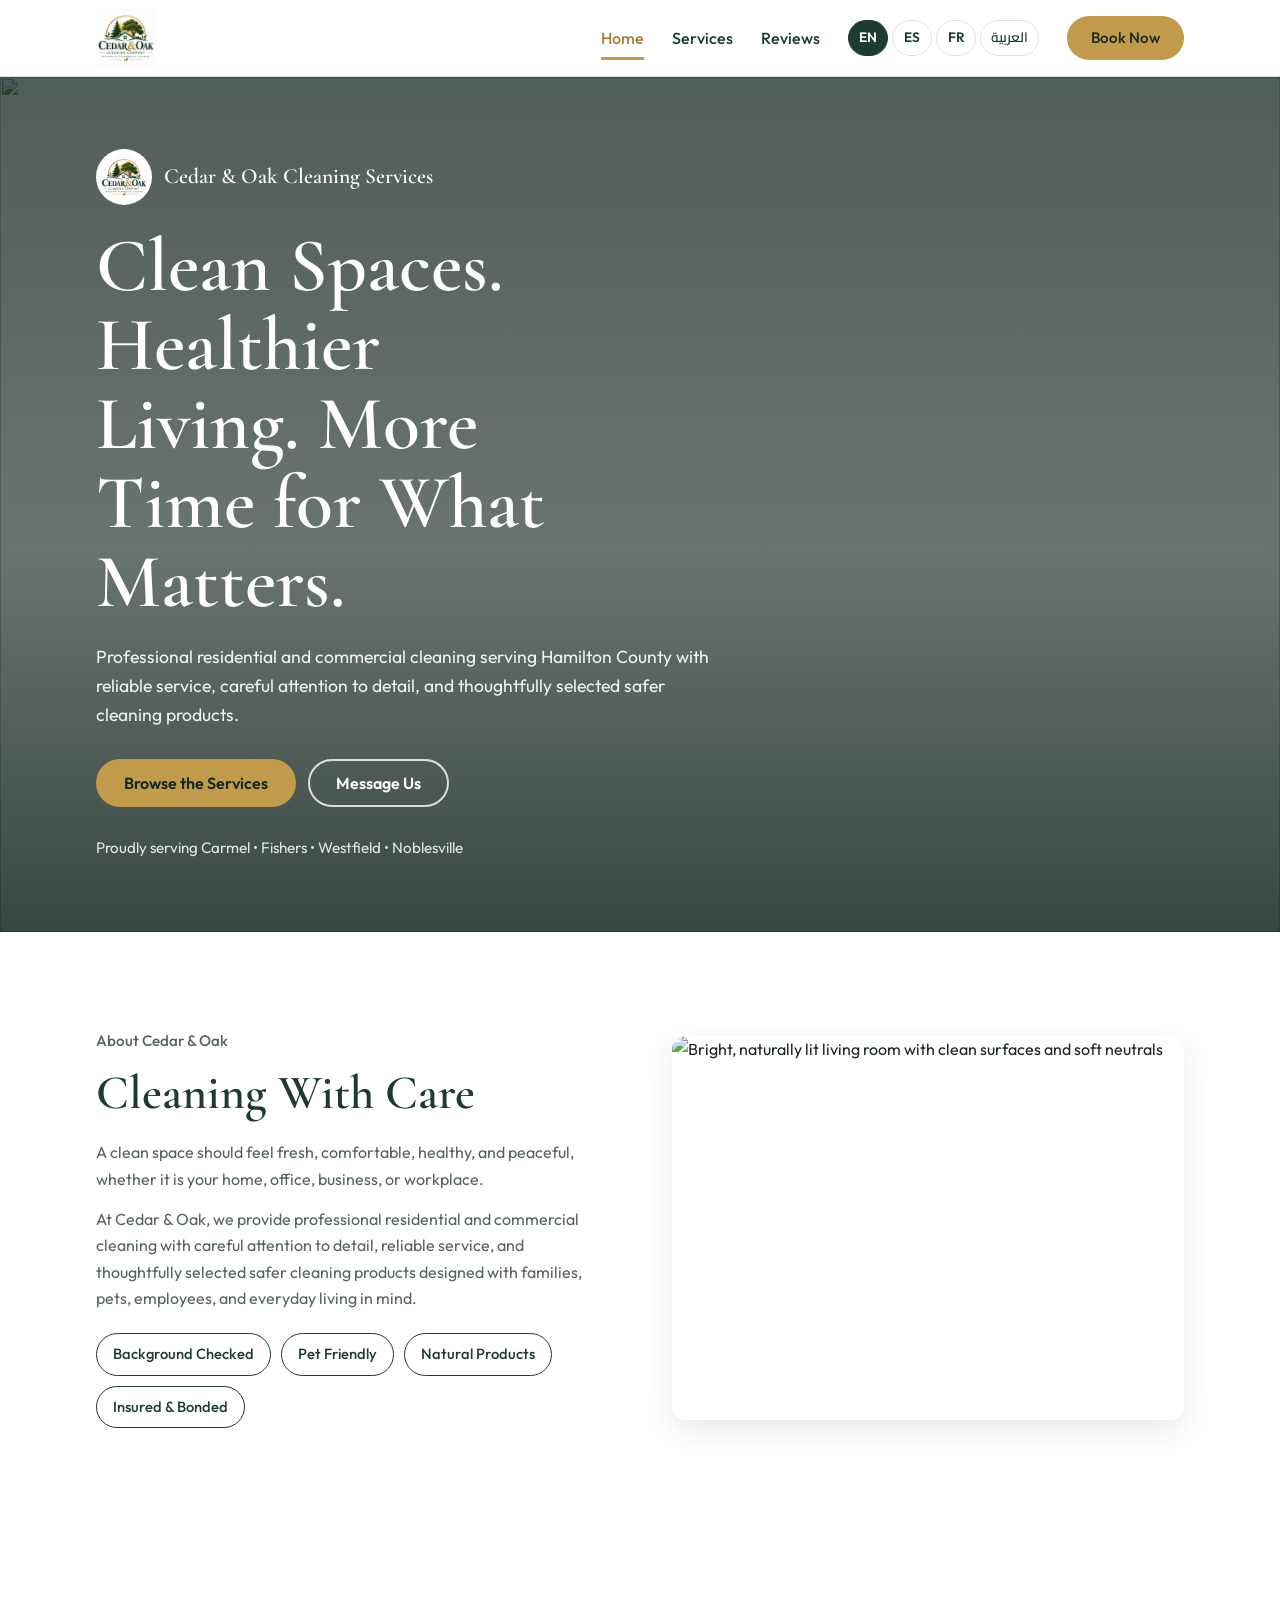
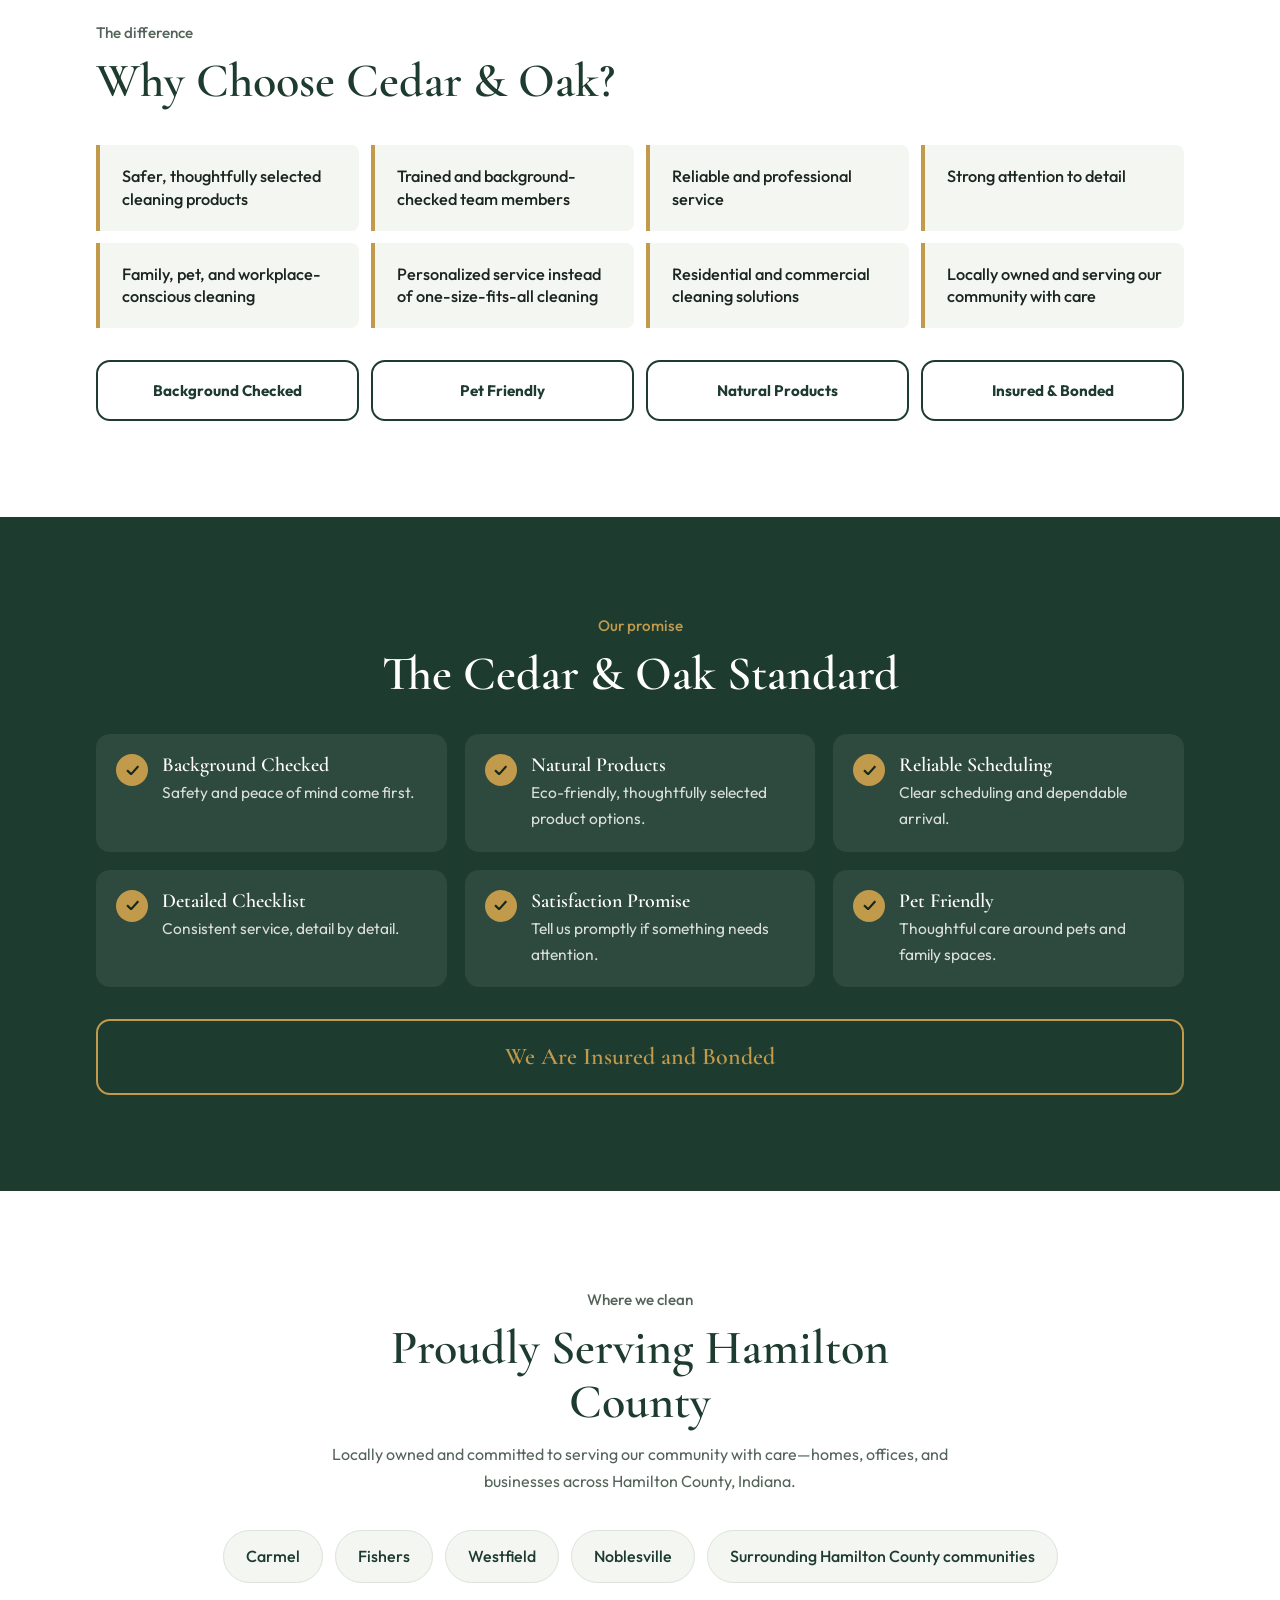
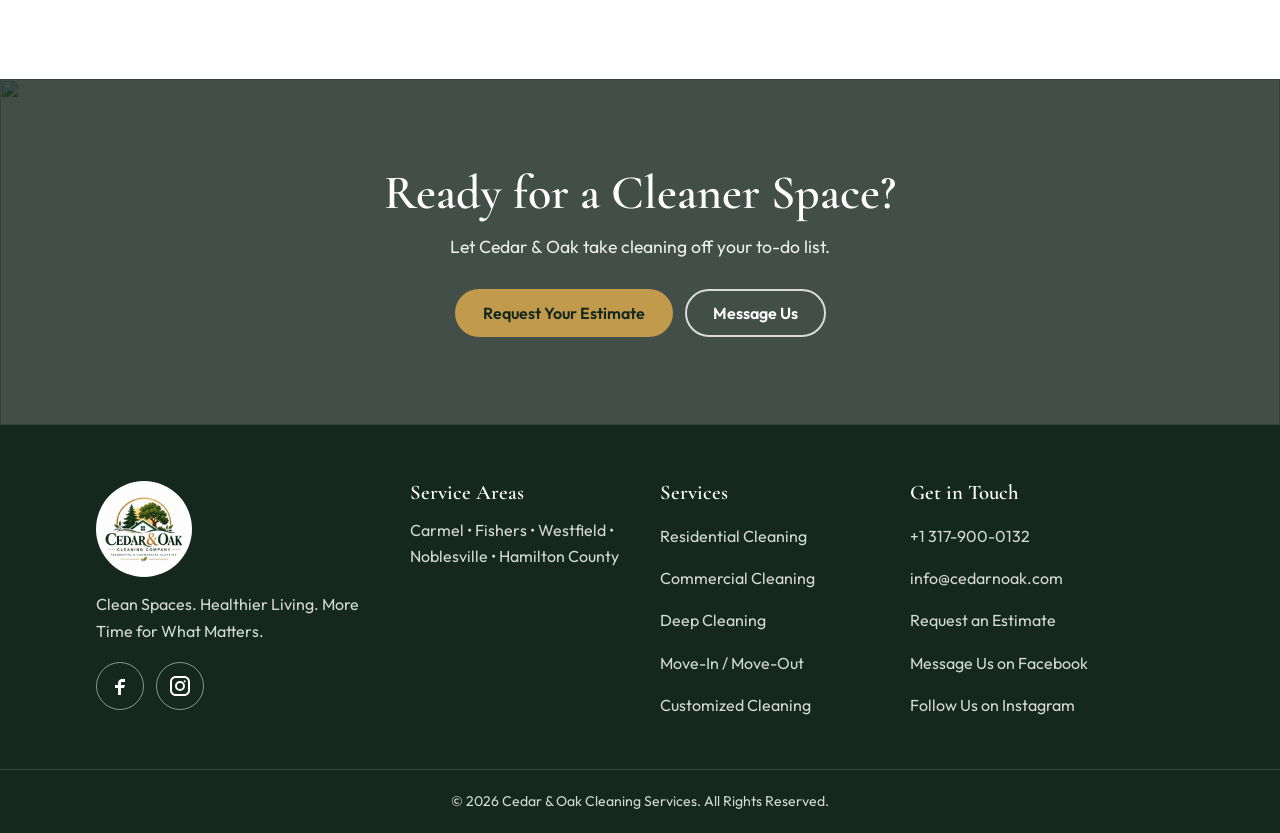
==== commit 622b064e: "Applay the launguages" ====
--- a/index.html
+++ b/index.html
@@ -4,27 +4,20 @@
     <meta charset="UTF-8" />
     <meta name="google-site-verification" content="lIp1GkcDLArTtlPJ1Hu_sBUwxNSy_NlXlm6J9WlUJY4" />
     <meta name="viewport" content="width=device-width, initial-scale=1, viewport-fit=cover" />
-    <meta name="theme-color" content="#1f3a2e" />
+    <meta name="theme-color" content="#1e3b2f" />
     <meta name="format-detection" content="telephone=yes" />
     <title>Cedar &amp; Oak Cleaning Services | Hamilton County, Indiana</title>
-    <meta
-      name="description"
-      content="Cedar &amp; Oak Cleaning Services provides professional residential and commercial cleaning in Carmel, Fishers, Westfield, Noblesville, and Hamilton County, Indiana. Safer products, reliable service, insured &amp; bonded."
-    />
-    <meta name="keywords" content="cleaning company Hamilton County, house cleaning Carmel, commercial cleaning Fishers, Westfield cleaning, Noblesville cleaners" />
+    <meta name="description" content="Cedar &amp; Oak Cleaning Services provides professional residential and commercial cleaning in Carmel, Fishers, Westfield, Noblesville, and Hamilton County, Indiana. Safer products, reliable service, insured &amp; bonded." />
     <link rel="canonical" href="https://cedaroakcleaning.com/" />
     <meta property="og:title" content="Cedar &amp; Oak Cleaning Services" />
+    <meta property="og:site_name" content="Cedar &amp; Oak Cleaning Services" />
     <meta property="og:description" content="Clean spaces. Healthier living. More time for what matters. Proudly serving Hamilton County, Indiana." />
-    <meta property="og:site_name" content="Cedar &amp; Oak Cleaning Services" />
     <meta property="og:type" content="website" />
     <link rel="preconnect" href="https://fonts.googleapis.com" />
     <link rel="preconnect" href="https://fonts.gstatic.com" crossorigin />
-    <link
-      href="https://fonts.googleapis.com/css2?family=Cormorant+Garamond:wght@500;600;700&family=Outfit:wght@300;400;500;600;700&display=swap"
-      rel="stylesheet"
-    />
+    <link href="https://fonts.googleapis.com/css2?family=Cormorant+Garamond:wght@500;600;700&family=Outfit:wght@300;400;500;600;700&display=swap" rel="stylesheet" />
+    <link href="https://fonts.googleapis.com/css2?family=Cairo:wght@400;500;600;700&display=swap" rel="stylesheet" />
     <link rel="stylesheet" href="css/styles.css" />
-    <link rel="stylesheet" href="css/mobile.css" />
     <link rel="icon" href="assets/logo.png" type="image/png" />
   </head>
   <body>
@@ -32,34 +25,31 @@
 
     <header class="site-header" data-header>
       <div class="site-header__inner">
-        <a class="brand" href="#top" aria-label="Cedar &amp; Oak Cleaning Services home">
+        <a class="brand" href="index.html" aria-label="Cedar &amp; Oak Cleaning Services home">
           <img class="brand__logo" src="assets/logo.png" alt="Cedar &amp; Oak Cleaning Services" width="200" height="200" />
         </a>
 
-        <button
-          class="nav-toggle"
-          type="button"
-          aria-expanded="false"
-          aria-controls="site-nav"
-          data-nav-toggle
-        >
+        <button class="nav-toggle" type="button" aria-expanded="false" aria-controls="site-nav" data-nav-toggle>
           <span></span><span></span><span></span>
           <span class="visually-hidden">Menu</span>
         </button>
 
         <nav class="site-nav" id="site-nav" data-nav aria-label="Primary">
-          <a href="#about">About</a>
-          <a href="#services">Services</a>
-          <a href="#standard">Our Standard</a>
-          <a href="#areas">Service Areas</a>
-          <a href="#faq">FAQ</a>
-          <a class="btn btn--gold btn--sm" href="#services">Browse Services</a>
+          <a href="index.html" aria-current="page">Home</a>
+          <a href="services.html">Services</a>
+          <a href="reviews.html">Reviews</a>
+          <div class="lang-switch" role="group" aria-label="Language">
+            <button type="button" data-lang="en" lang="en" aria-pressed="true">EN</button>
+            <button type="button" data-lang="es" lang="es" aria-pressed="false">ES</button>
+            <button type="button" data-lang="fr" lang="fr" aria-pressed="false">FR</button>
+            <button type="button" data-lang="ar" lang="ar" aria-pressed="false">العربية</button>
+          </div>
+          <a class="btn btn--gold btn--sm" href="booking.html">Book Now</a>
         </nav>
       </div>
     </header>
 
     <main id="main">
-      <!-- 1. HERO -->
       <section class="hero" id="top" aria-labelledby="hero-heading">
         <div class="hero__media" aria-hidden="true">
           <img
@@ -81,7 +71,7 @@
             service, careful attention to detail, and thoughtfully selected safer cleaning products.
           </p>
           <div class="hero__actions">
-            <a class="btn btn--gold" href="#services">Browse the Services</a>
+            <a class="btn btn--gold" href="services.html">Browse the Services</a>
             <a
               class="btn btn--ghost"
               href="https://www.facebook.com/share/1BKkmuoboj/"
@@ -94,7 +84,6 @@
         </div>
       </section>
 
-      <!-- 2. ABOUT -->
       <section class="section about" id="about" aria-labelledby="about-heading">
         <div class="container about__grid">
           <div class="about__copy reveal">
@@ -127,92 +116,6 @@
         </div>
       </section>
 
-      <!-- 4. SERVICES -->
-      <section class="section services" id="services" aria-labelledby="services-heading">
-        <div class="container">
-          <div class="section__intro reveal">
-            <p class="eyebrow">What we offer</p>
-            <h2 id="services-heading">Our Services</h2>
-            <p>Residential and commercial cleaning tailored to the way you live and work.</p>
-          </div>
-
-          <div class="services__grid">
-            <article class="service-card reveal">
-              <div class="service-card__icon" aria-hidden="true">
-                <svg viewBox="0 0 48 48" fill="none"><path d="M8 40V18l16-10 16 10v22H8Z" stroke="currentColor" stroke-width="2"/><path d="M20 40V28h8v12" stroke="currentColor" stroke-width="2"/></svg>
-              </div>
-              <h3>Routine Home Cleaning</h3>
-              <p>Reliable recurring cleaning to keep your home fresh, comfortable, and ready for everyday life.</p>
-            </article>
-
-            <article class="service-card reveal" data-reveal-delay="60">
-              <div class="service-card__icon" aria-hidden="true">
-                <svg viewBox="0 0 48 48" fill="none"><circle cx="24" cy="24" r="14" stroke="currentColor" stroke-width="2"/><path d="M24 14v10l6 4" stroke="currentColor" stroke-width="2" stroke-linecap="round"/></svg>
-              </div>
-              <h3>Detailed Cleaning</h3>
-              <p>Thorough cleaning focused on the details that make a noticeable difference.</p>
-            </article>
-
-            <article class="service-card reveal" data-reveal-delay="120">
-              <div class="service-card__icon" aria-hidden="true">
-                <svg viewBox="0 0 48 48" fill="none"><path d="M10 34c4-10 10-16 14-18 4 2 10 8 14 18H10Z" stroke="currentColor" stroke-width="2"/><path d="M18 34v4h12v-4" stroke="currentColor" stroke-width="2"/></svg>
-              </div>
-              <h3>Deep Cleaning</h3>
-              <p>A more comprehensive clean for spaces that need extra attention.</p>
-            </article>
-
-            <article class="service-card reveal" data-reveal-delay="180">
-              <div class="service-card__icon" aria-hidden="true">
-                <svg viewBox="0 0 48 48" fill="none"><rect x="10" y="14" width="28" height="22" rx="2" stroke="currentColor" stroke-width="2"/><path d="M10 22h28M22 14v22" stroke="currentColor" stroke-width="2"/></svg>
-              </div>
-              <h3>Kitchen &amp; Bathroom Cleaning</h3>
-              <p>Detailed cleaning for the areas of your home that need it most.</p>
-            </article>
-
-            <article class="service-card reveal">
-              <div class="service-card__icon" aria-hidden="true">
-                <svg viewBox="0 0 48 48" fill="none"><path d="M8 36l8-20h16l8 20H8Z" stroke="currentColor" stroke-width="2"/><path d="M18 28h12" stroke="currentColor" stroke-width="2" stroke-linecap="round"/></svg>
-              </div>
-              <h3>Move-In &amp; Move-Out Cleaning</h3>
-              <p>Help make transitions smoother with a detailed clean before or after a move.</p>
-            </article>
-
-            <article class="service-card reveal" data-reveal-delay="60">
-              <div class="service-card__icon" aria-hidden="true">
-                <svg viewBox="0 0 48 48" fill="none"><rect x="8" y="12" width="32" height="24" rx="2" stroke="currentColor" stroke-width="2"/><path d="M8 20h32M16 28h8" stroke="currentColor" stroke-width="2" stroke-linecap="round"/></svg>
-              </div>
-              <h3>Office Cleaning</h3>
-              <p>Professional cleaning for offices and professional workspaces.</p>
-            </article>
-
-            <article class="service-card reveal" data-reveal-delay="120">
-              <div class="service-card__icon" aria-hidden="true">
-                <svg viewBox="0 0 48 48" fill="none"><path d="M10 36V16l14-8 14 8v20H10Z" stroke="currentColor" stroke-width="2"/><path d="M18 36V24h12v12" stroke="currentColor" stroke-width="2"/></svg>
-              </div>
-              <h3>Business &amp; Commercial Cleaning</h3>
-              <p>Reliable cleaning solutions designed for businesses and commercial spaces.</p>
-            </article>
-
-            <article class="service-card reveal" data-reveal-delay="180">
-              <div class="service-card__icon" aria-hidden="true">
-                <svg viewBox="0 0 48 48" fill="none"><rect x="8" y="18" width="32" height="18" rx="2" stroke="currentColor" stroke-width="2"/><path d="M14 18V14a10 10 0 0 1 20 0v4" stroke="currentColor" stroke-width="2"/></svg>
-              </div>
-              <h3>Organizations &amp; Facilities</h3>
-              <p>Cleaning support for organizations, facilities, and larger spaces.</p>
-            </article>
-
-            <article class="service-card reveal">
-              <div class="service-card__icon" aria-hidden="true">
-                <svg viewBox="0 0 48 48" fill="none"><path d="M24 10l3.5 8H36l-7 5.5L32 32l-8-5.5L16 32l3-8.5L12 18h8.5L24 10Z" stroke="currentColor" stroke-width="2" stroke-linejoin="round"/></svg>
-              </div>
-              <h3>Customized Cleaning Plans</h3>
-              <p>Personalized cleaning plans based on your space, priorities, and needs.</p>
-            </article>
-          </div>
-        </div>
-      </section>
-
-      <!-- 5. WHY CHOOSE -->
       <section class="section why" id="why" aria-labelledby="why-heading">
         <div class="container">
           <div class="section__intro reveal">
@@ -238,7 +141,6 @@
         </div>
       </section>
 
-      <!-- 6. THE CEDAR & OAK STANDARD -->
       <section class="section standard" id="standard" aria-labelledby="standard-heading">
         <div class="container">
           <div class="standard__panel reveal">
@@ -297,65 +199,6 @@
         </div>
       </section>
 
-      <!-- 7. HOW IT WORKS -->
-      <section class="section process" id="process" aria-labelledby="process-heading">
-        <div class="container">
-          <div class="section__intro reveal">
-            <p class="eyebrow">Simple steps</p>
-            <h2 id="process-heading">How It Works</h2>
-          </div>
-          <ol class="process__list">
-            <li class="reveal">
-              <span class="process__num">01</span>
-              <div>
-                <h3>Request an Estimate</h3>
-                <p>Tell us about your home, business, or space and what you need cleaned.</p>
-              </div>
-            </li>
-            <li class="reveal" data-reveal-delay="80">
-              <span class="process__num">02</span>
-              <div>
-                <h3>Personalized Assessment</h3>
-                <p>For larger or more detailed jobs, we can briefly assess the space and understand your priorities.</p>
-              </div>
-            </li>
-            <li class="reveal" data-reveal-delay="160">
-              <span class="process__num">03</span>
-              <div>
-                <h3>Enjoy a Cleaner Space</h3>
-                <p>Get reliable, professional cleaning tailored to your needs.</p>
-              </div>
-            </li>
-          </ol>
-        </div>
-      </section>
-
-      <!-- 8. CUSTOM CLEANING PLANS -->
-      <section class="section plans" id="plans" aria-labelledby="plans-heading">
-        <div class="container plans__grid">
-          <div class="plans__copy reveal">
-            <p class="eyebrow">Made for your space</p>
-            <h2 id="plans-heading">Custom Cleaning Plans</h2>
-            <p class="lead">We believe every home and workplace is different.</p>
-            <p>
-              Before larger or more detailed jobs, we can provide a brief assessment to understand the
-              size of the space, the level of cleaning required, and your specific priorities. This
-              allows us to provide clear, fair, and competitive pricing.
-            </p>
-            <a class="btn btn--gold" href="#estimate">Get My Personalized Estimate</a>
-          </div>
-          <figure class="plans__media reveal" data-reveal-delay="100">
-            <img
-              src="https://images.unsplash.com/photo-1581578731548-c64695cc6952?auto=format&fit=crop&w=1400&q=80"
-              alt="Professional cleaner wiping a bright kitchen counter"
-              width="1400"
-              height="1000"
-            />
-          </figure>
-        </div>
-      </section>
-
-      <!-- 9. SERVICE AREAS -->
       <section class="section areas" id="areas" aria-labelledby="areas-heading">
         <div class="container">
           <div class="section__intro section__intro--center reveal">
@@ -376,164 +219,6 @@
         </div>
       </section>
 
-      <!-- 10. TESTIMONIALS -->
-      <section class="section testimonials" id="testimonials" aria-labelledby="testimonials-heading">
-        <div class="container">
-          <div class="section__intro reveal">
-            <p class="eyebrow">Reviews</p>
-            <h2 id="testimonials-heading">What Our Clients Say</h2>
-            <p class="note">Placeholder testimonials — replace with real client reviews as they come in.</p>
-          </div>
-          <div class="testimonials__grid" data-testimonials>
-            <blockquote class="testimonial reveal">
-              <p>“Cedar &amp; Oak left our home spotless and smelling fresh—without harsh chemical odors. Scheduling was easy and the team was so respectful of our pets.”</p>
-              <footer>— Sarah M., Carmel</footer>
-            </blockquote>
-            <blockquote class="testimonial reveal" data-reveal-delay="80">
-              <p>“We switched our office cleaning to Cedar &amp; Oak and immediately noticed the difference. Reliable, detailed, and truly professional.”</p>
-              <footer>— James R., Fishers</footer>
-            </blockquote>
-            <blockquote class="testimonial reveal" data-reveal-delay="160">
-              <p>“Their move-out clean helped us get our deposit back. Clear communication and careful attention to every room.”</p>
-              <footer>— Priya &amp; Alex, Westfield</footer>
-            </blockquote>
-          </div>
-        </div>
-      </section>
-
-      <!-- ESTIMATE FORM -->
-      <section class="section estimate" id="estimate" aria-labelledby="estimate-heading">
-        <div class="container estimate__grid">
-          <div class="estimate__copy reveal">
-            <p class="eyebrow">Get started</p>
-            <h2 id="estimate-heading">Request Your Estimate</h2>
-            <p>
-              Share a few details about your space and we’ll follow up promptly with the next steps.
-            </p>
-            <ul class="estimate__perks">
-              <li>No obligation quote</li>
-              <li>Residential &amp; commercial</li>
-              <li>Message us anytime on Facebook</li>
-            </ul>
-            <a
-              class="btn btn--ghost-dark"
-              href="https://www.facebook.com/share/1BKkmuoboj/"
-              target="_blank"
-              rel="noopener noreferrer"
-              data-facebook-link
-            >Message Us on Facebook</a>
-          </div>
-
-          <form class="estimate-form reveal" data-reveal-delay="100" data-estimate-form novalidate>
-            <div class="form-row">
-              <label for="name">Name</label>
-              <input id="name" name="name" type="text" autocomplete="name" required />
-            </div>
-            <div class="form-row two">
-              <div>
-                <label for="phone">Phone</label>
-                <input id="phone" name="phone" type="tel" autocomplete="tel" required />
-              </div>
-              <div>
-                <label for="email">Email</label>
-                <input id="email" name="email" type="email" autocomplete="email" required />
-              </div>
-            </div>
-            <div class="form-row">
-              <label for="address">Address</label>
-              <input id="address" name="address" type="text" autocomplete="street-address" />
-            </div>
-            <div class="form-row two">
-              <div>
-                <label for="service">Service Type</label>
-                <select id="service" name="service" required>
-                  <option value="" disabled selected>Select a service</option>
-                  <option>Routine Home Cleaning</option>
-                  <option>Detailed Cleaning</option>
-                  <option>Deep Cleaning</option>
-                  <option>Kitchen &amp; Bathroom Cleaning</option>
-                  <option>Move-In / Move-Out Cleaning</option>
-                  <option>Office Cleaning</option>
-                  <option>Business &amp; Commercial Cleaning</option>
-                  <option>Organizations &amp; Facilities</option>
-                  <option>Customized Cleaning Plan</option>
-                </select>
-              </div>
-              <div>
-                <label for="property">Property Type</label>
-                <select id="property" name="property" required>
-                  <option value="" disabled selected>Select property type</option>
-                  <option>Home / Residence</option>
-                  <option>Apartment / Condo</option>
-                  <option>Office</option>
-                  <option>Business / Commercial</option>
-                  <option>Organization / Facility</option>
-                </select>
-              </div>
-            </div>
-            <div class="form-row">
-              <label for="date">Preferred Date</label>
-              <input id="date" name="date" type="date" />
-            </div>
-            <div class="form-row">
-              <label for="message">Message / Cleaning Needs</label>
-              <textarea id="message" name="message" rows="5" placeholder="Tell us about your space, priorities, pets, access notes…" required></textarea>
-            </div>
-            <button class="btn btn--gold btn--full" type="submit">Request Estimate</button>
-            <p class="form-status" data-form-status role="status" aria-live="polite"></p>
-          </form>
-        </div>
-      </section>
-
-      <!-- 11. FAQ -->
-      <section class="section faq" id="faq" aria-labelledby="faq-heading">
-        <div class="container narrow">
-          <div class="section__intro reveal">
-            <p class="eyebrow">Answers</p>
-            <h2 id="faq-heading">Frequently Asked Questions</h2>
-          </div>
-          <div class="faq__list" data-faq>
-            <details class="faq__item reveal">
-              <summary>What areas do you serve?</summary>
-              <p>We proudly serve Carmel, Fishers, Westfield, Noblesville, and surrounding Hamilton County communities.</p>
-            </details>
-            <details class="faq__item reveal">
-              <summary>Do you offer recurring cleaning?</summary>
-              <p>Yes. Routine home and office cleaning can be scheduled weekly, bi-weekly, or on a custom recurring cadence that fits your needs.</p>
-            </details>
-            <details class="faq__item reveal">
-              <summary>Do you clean offices and businesses?</summary>
-              <p>Absolutely. We provide office, business, commercial, and facility cleaning with reliable scheduling and professional standards.</p>
-            </details>
-            <details class="faq__item reveal">
-              <summary>Do you offer move-in and move-out cleaning?</summary>
-              <p>Yes. Our move-in and move-out cleaning helps make transitions smoother with a detailed clean before or after a move.</p>
-            </details>
-            <details class="faq__item reveal">
-              <summary>Can I customize my cleaning service?</summary>
-              <p>Yes. Every home and workplace is different—we create personalized plans based on your space, priorities, and needs.</p>
-            </details>
-            <details class="faq__item reveal">
-              <summary>Do you use pet-friendly products?</summary>
-              <p>We thoughtfully select safer, eco-friendly product options designed with families, pets, and everyday living in mind.</p>
-            </details>
-            <details class="faq__item reveal">
-              <summary>Are your team members background checked?</summary>
-              <p>Yes. Our team members are trained and background-checked because safety and peace of mind come first.</p>
-            </details>
-            <details class="faq__item reveal">
-              <summary>Are you insured and bonded?</summary>
-              <p>Yes. Cedar &amp; Oak Cleaning Services is insured and bonded for your protection and peace of mind.</p>
-            </details>
-            <details class="faq__item reveal">
-              <summary>How do I request an estimate?</summary>
-              <p>Use the estimate form on this page or message us on Facebook. We’ll follow up promptly with next steps.</p>
-            </details>
-          </div>
-        </div>
-      </section>
-
-      <!-- 12. FINAL CTA -->
       <section class="final-cta" id="contact" aria-labelledby="final-cta-heading">
         <div class="final-cta__media" aria-hidden="true">
           <img
@@ -547,7 +232,7 @@
           <h2 id="final-cta-heading">Ready for a Cleaner Space?</h2>
           <p>Let Cedar &amp; Oak take cleaning off your to-do list.</p>
           <div class="hero__actions">
-            <a class="btn btn--gold" href="#estimate">Request Your Estimate</a>
+            <a class="btn btn--gold" href="booking.html">Request Your Estimate</a>
             <a
               class="btn btn--ghost"
               href="https://www.facebook.com/share/1BKkmuoboj/"
@@ -558,32 +243,19 @@
           </div>
         </div>
       </section>
+    
     </main>
 
-    <!-- 13. FOOTER -->
     <footer class="site-footer">
       <div class="container site-footer__grid">
         <div class="site-footer__brand">
           <img class="footer__logo" src="assets/logo.png" alt="Cedar &amp; Oak Cleaning Services" width="180" height="180" />
           <p>Clean Spaces. Healthier Living. More Time for What Matters.</p>
           <div class="socials" aria-label="Social media">
-            <a
-              class="social social--facebook"
-              href="https://www.facebook.com/share/1BKkmuoboj/"
-              target="_blank"
-              rel="noopener noreferrer"
-              aria-label="Facebook"
-              data-facebook-link
-            >
+            <a class="social social--facebook" href="https://www.facebook.com/share/1BKkmuoboj/" target="_blank" rel="noopener noreferrer" aria-label="Facebook" data-facebook-link>
               <svg viewBox="0 0 24 24" aria-hidden="true"><path fill="currentColor" d="M14 8h3V5h-3c-2.2 0-4 1.8-4 4v2H7v3h3v7h3v-7h3l1-3h-4V9c0-.6.4-1 1-1Z"/></svg>
             </a>
-            <a
-              class="social social--instagram"
-              href="https://www.instagram.com/cedarnoak2026?stkn=dGI5cjEzMzQ2cTQx"
-              target="_blank"
-              rel="noopener noreferrer"
-              aria-label="Instagram"
-            >
+            <a class="social social--instagram" href="https://www.instagram.com/cedarnoak2026?stkn=dGI5cjEzMzQ2cTQx" target="_blank" rel="noopener noreferrer" aria-label="Instagram">
               <svg viewBox="0 0 24 24" aria-hidden="true"><path fill="currentColor" d="M7.8 2h8.4C19.4 2 22 4.6 22 7.8v8.4c0 3.2-2.6 5.8-5.8 5.8H7.8C4.6 22 2 19.4 2 16.2V7.8C2 4.6 4.6 2 7.8 2Zm0 2C5.7 4 4 5.7 4 7.8v8.4C4 18.3 5.7 20 7.8 20h8.4c2.1 0 3.8-1.7 3.8-3.8V7.8C20 5.7 18.3 4 16.2 4H7.8Zm8.9 2.2a1.1 1.1 0 1 1 0 2.2 1.1 1.1 0 0 1 0-2.2ZM12 7a5 5 0 1 1 0 10 5 5 0 0 1 0-10Zm0 2a3 3 0 1 0 0 6 3 3 0 0 0 0-6Z"/></svg>
             </a>
           </div>
@@ -597,11 +269,11 @@
         <div>
           <h3>Services</h3>
           <ul>
-            <li><a href="#services">Residential Cleaning</a></li>
-            <li><a href="#services">Commercial Cleaning</a></li>
-            <li><a href="#services">Deep Cleaning</a></li>
-            <li><a href="#services">Move-In / Move-Out</a></li>
-            <li><a href="#plans">Customized Cleaning</a></li>
+            <li><a href="services.html">Residential Cleaning</a></li>
+            <li><a href="services.html">Commercial Cleaning</a></li>
+            <li><a href="services.html">Deep Cleaning</a></li>
+            <li><a href="services.html">Move-In / Move-Out</a></li>
+            <li><a href="services.html#plans">Customized Cleaning</a></li>
           </ul>
         </div>
 
@@ -610,7 +282,7 @@
           <ul>
             <li><a href="tel:+13179000132">+1 317-900-0132</a></li>
             <li><a href="mailto:info@cedarnoak.com">info@cedarnoak.com</a></li>
-            <li><a href="#estimate">Request an Estimate</a></li>
+            <li><a href="booking.html">Request an Estimate</a></li>
             <li><a href="https://www.facebook.com/share/1BKkmuoboj/" target="_blank" rel="noopener noreferrer" data-facebook-link>Message Us on Facebook</a></li>
             <li><a href="https://www.instagram.com/cedarnoak2026?stkn=dGI5cjEzMzQ2cTQx" target="_blank" rel="noopener noreferrer">Follow Us on Instagram</a></li>
           </ul>
@@ -621,6 +293,7 @@
       </div>
     </footer>
 
-    <script src="js/main.js" defer></script>
+    <script src="js/i18n.js" defer></script>
+    <script src="js/site.js" defer></script>
   </body>
 </html>
--- a/css/styles.css
+++ b/css/styles.css
@@ -569,4 +569,72 @@
 @media (prefers-reduced-motion: reduce) {
   html { scroll-behavior: auto; }
   *, *::before, *::after { transition: none !important; animation: none !important; }
-}+}
+
+/* ==========================================================
+   Language switcher + Arabic / right-to-left support
+   ========================================================== */
+.lang-switch { display: flex; gap: 6px; padding: 8px 0; }
+.lang-switch button {
+  min-width: 48px; min-height: 44px;
+  padding: 0 12px;
+  font: 600 0.9rem/1 var(--font-body);
+  color: var(--cedar);
+  background: var(--white);
+  border: 1.5px solid var(--line);
+  border-radius: 999px;
+  cursor: pointer;
+}
+.lang-switch button:hover { border-color: var(--cedar); }
+.lang-switch button[aria-pressed="true"] { background: var(--cedar); border-color: var(--cedar); color: var(--white); }
+.lang-switch button[lang="ar"] { font-family: "Cairo", system-ui, sans-serif; }
+@media (min-width: 960px) {
+  .lang-switch { padding: 0; gap: 4px; }
+  .lang-switch button { min-width: 40px; min-height: 36px; padding: 0 10px; font-size: 0.85rem; }
+}
+
+/* Arabic typography (Cormorant/Outfit have no Arabic glyphs) */
+html[lang="ar"] {
+  --font-display: "Cairo", "Segoe UI", Tahoma, sans-serif;
+  --font-body: "Cairo", "Segoe UI", Tahoma, sans-serif;
+}
+html[lang="ar"] body { line-height: 1.85; }
+html[lang="ar"] h1, html[lang="ar"] h2, html[lang="ar"] h3 { line-height: 1.35; font-weight: 700; }
+html[lang="ar"] .hero h1 { max-width: 16ch; }
+
+/* Mirror the few left/right-specific rules */
+[dir="rtl"] .skip-link { left: auto; right: 12px; }
+[dir="rtl"] .why-card { border-left: 0; border-right: 4px solid var(--oak); border-radius: var(--radius-sm) 0 0 var(--radius-sm); }
+[dir="rtl"] .estimate__perks li { padding-left: 0; padding-right: 28px; }
+[dir="rtl"] .estimate__perks li::before { left: auto; right: 0; }
+[dir="rtl"] .estimate-form select { padding-right: 14px; padding-left: 38px; background-position: left 14px center; }
+[dir="rtl"] .estimate-form input[type="tel"],
+[dir="rtl"] .estimate-form input[type="email"] { direction: ltr; text-align: right; }
+[dir="rtl"] .site-footer a[href^="tel:"] { direction: ltr; unicode-bidi: embed; }
+
+/* ==========================================================
+   Multi-page additions
+   ========================================================== */
+.site-nav a[aria-current="page"]:not(.btn) { color: var(--oak-deep); box-shadow: inset 0 -3px 0 var(--oak); }
+.btn[aria-current="page"] { background: var(--cedar); color: var(--white); }
+
+.page-hero { padding: 56px 0 48px; background: var(--cedar); color: var(--white); }
+.page-hero .eyebrow { color: var(--oak); }
+.page-hero h1 { color: var(--white); font-size: clamp(2.2rem, 8vw, 3.6rem); margin-bottom: 12px; }
+.page-hero p:last-child { max-width: 56ch; color: rgba(255, 255, 255, 0.88); font-size: 1.1rem; }
+@media (min-width: 960px) { .page-hero { padding: 80px 0 64px; } }
+
+/* On inner pages the first section follows the banner directly */
+.testimonials .note { margin-bottom: 24px; color: var(--muted); }
+.stars { margin-bottom: 10px; color: var(--oak); font-size: 1.3rem; letter-spacing: 3px; line-height: 1; }
+.review-cta { text-align: center; }
+.review-cta h2 { margin-bottom: 10px; }
+.review-cta p { color: var(--muted); margin-bottom: 24px; }
+.hero__actions--center { justify-content: center; }
+
+.contact-list { margin: 0 0 22px; }
+.contact-list li { display: flex; flex-wrap: wrap; gap: 6px 12px; padding: 6px 0; }
+.contact-list span { min-width: 76px; color: var(--muted); }
+.contact-list a { font-weight: 600; color: var(--cedar); text-decoration: none; }
+.contact-list a[href^="tel:"] { direction: ltr; unicode-bidi: embed; }
+.contact-list a:hover { color: var(--oak-deep); text-decoration: underline; }
